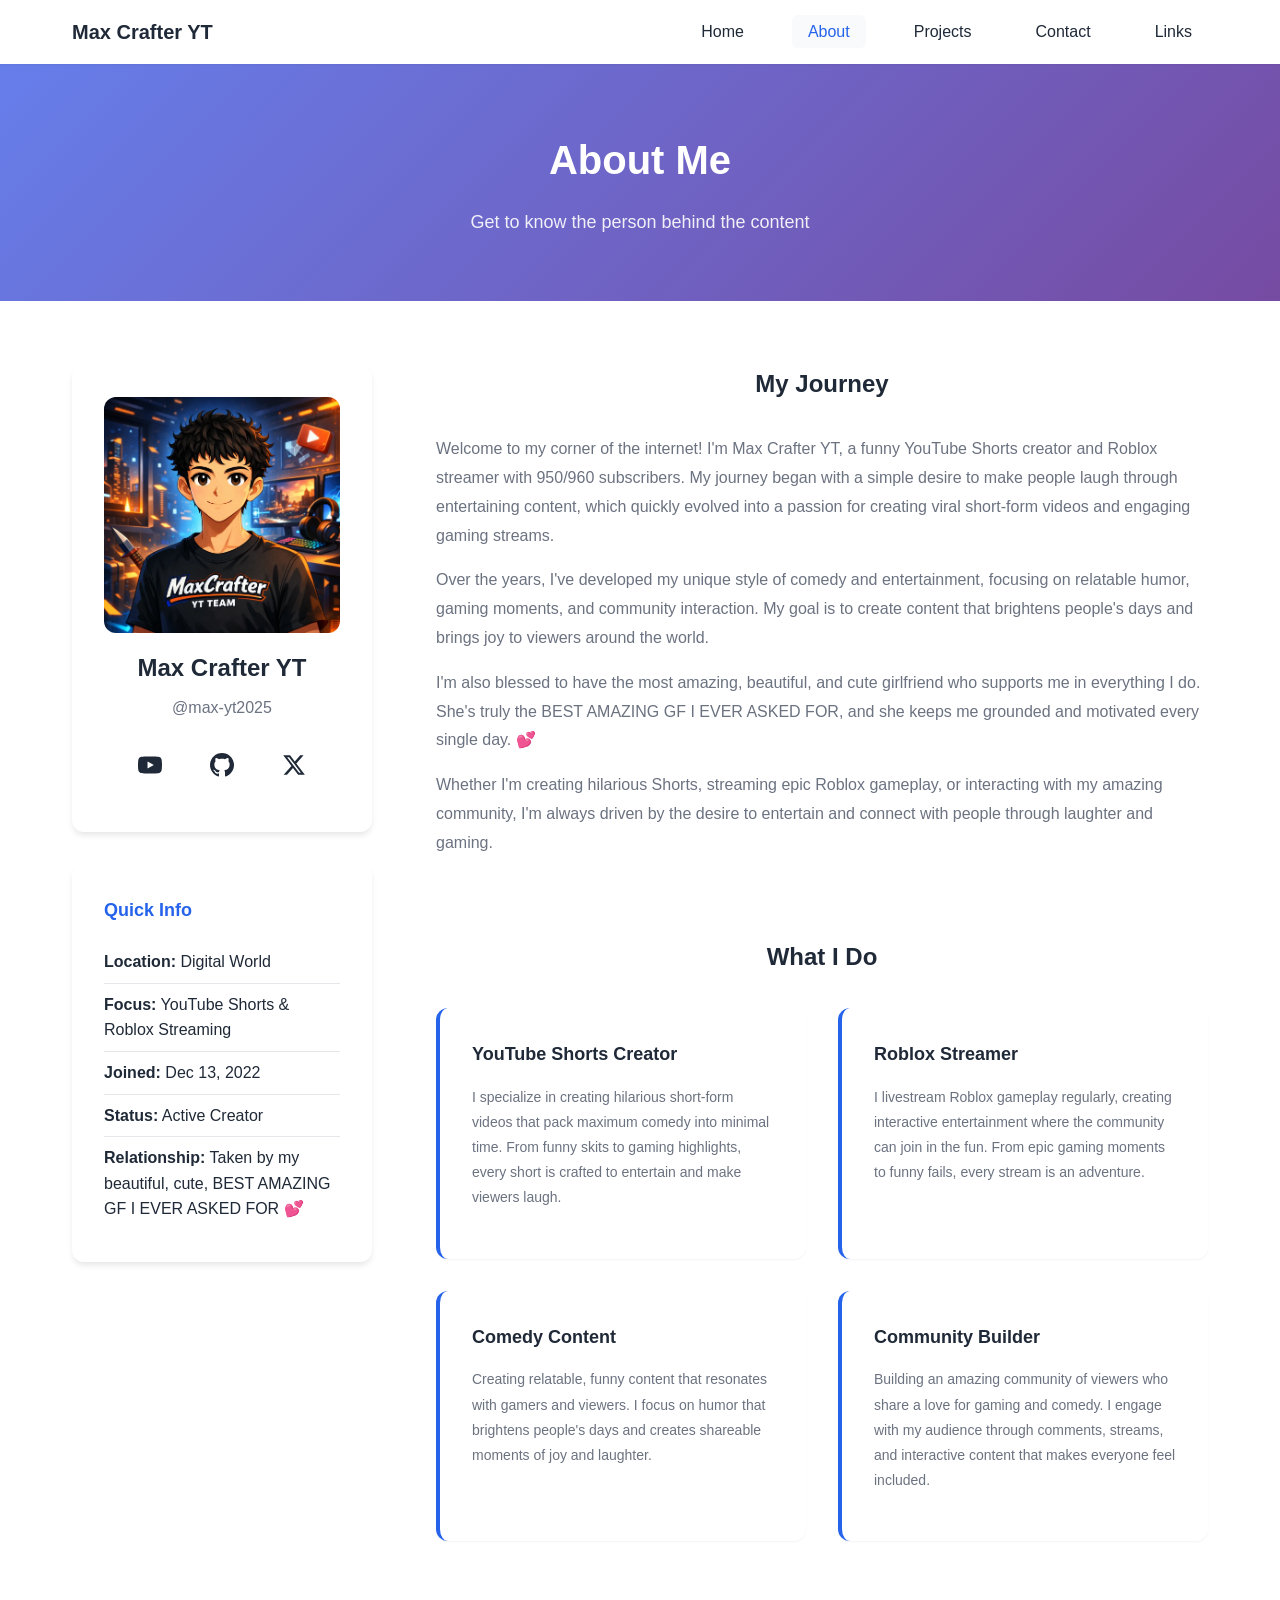
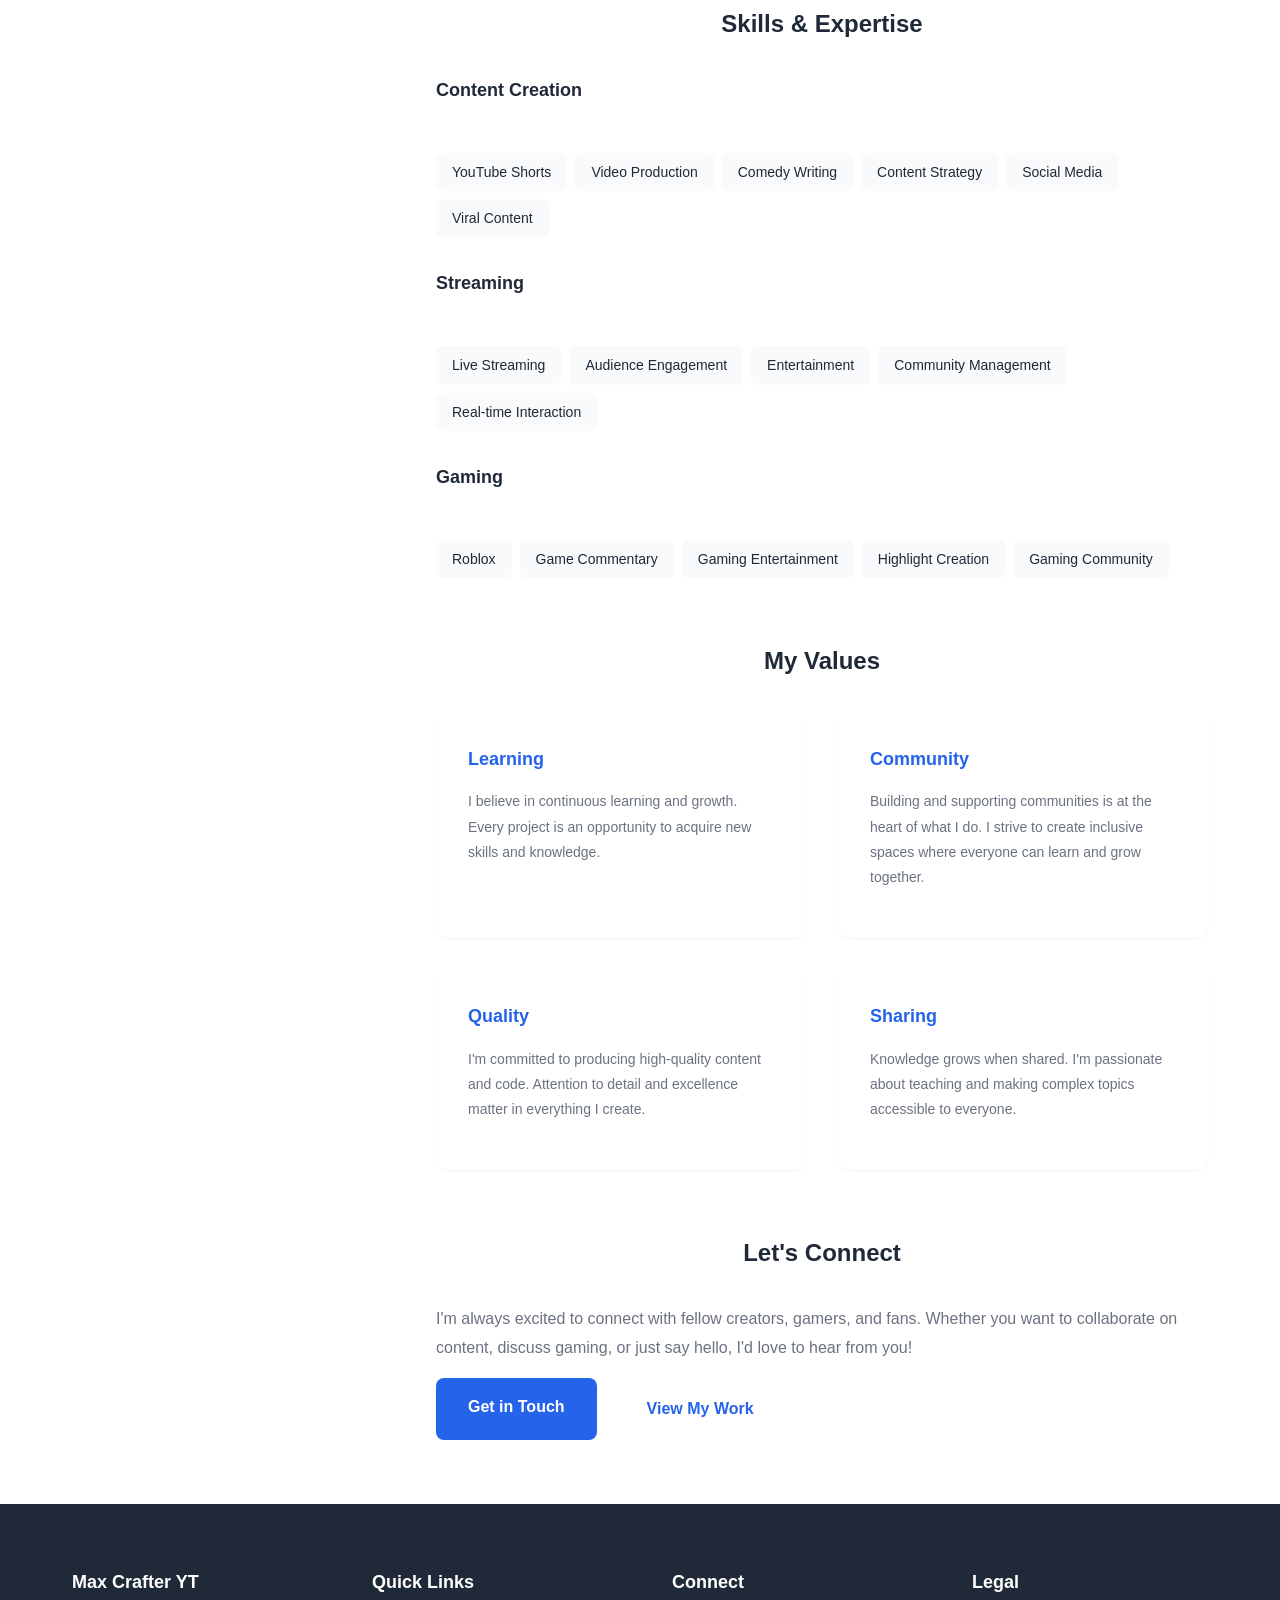
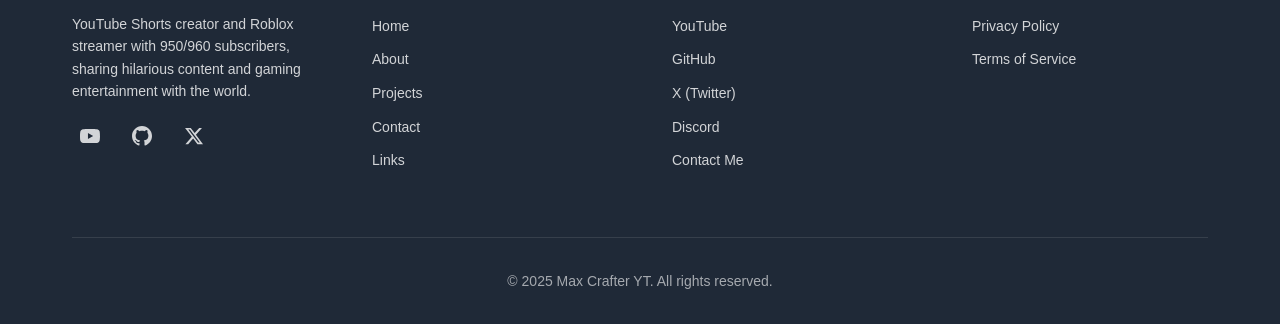
==== about.html @ f6723ae6 "Fix Discord link in about.html" ====
<!DOCTYPE html>
<html lang="en">
<head>
    <meta charset="UTF-8">
    <meta name="viewport" content="width=device-width, initial-scale=1.0">
    
    <!-- Primary SEO Meta Tags -->
    <title>About Max Crafter YT - YouTube Shorts Creator & Roblox Streamer</title>
    <meta name="description" content="Learn more about Max Crafter YT - a funny YouTube Shorts creator and Roblox streamer with 950/960 subscribers. Discover my journey, content style, and passions.">
    <meta name="keywords" content="Max Crafter YT, about, biography, YouTube Shorts, Roblox, streamer, comedy, gaming, entertainment">
    <meta name="author" content="Max Crafter YT">
    <meta name="robots" content="index, follow">
    
    <!-- Canonical URL -->
    <link rel="canonical" href="https://maxyt2025.github.io/about.html">
    
    <!-- Open Graph / Facebook -->
    <meta property="og:type" content="website">
    <meta property="og:url" content="https://maxyt2025.github.io/about.html">
    <meta property="og:title" content="About Max Crafter YT - YouTube Shorts Creator & Roblox Streamer (950/960 Subscribers)">
    <meta property="og:description" content="Learn more about Max Crafter YT - a funny YouTube Shorts creator and Roblox streamer with 950/960 subscribers. Discover my journey, content style, and passions.">
    <meta property="og:image" content="https://maxyt2025.github.io/assets/og-image.jpg">
    
    <!-- Twitter / X -->
    <meta name="twitter:card" content="summary_large_image">
    <meta name="twitter:url" content="https://maxyt2025.github.io/about.html">
    <meta name="twitter:title" content="About Max Crafter YT - YouTube Shorts Creator & Roblox Streamer (950/960 Subscribers)">
    <meta name="twitter:description" content="Learn more about Max Crafter YT - a funny YouTube Shorts creator and Roblox streamer with 950/960 subscribers. Discover my journey, content style, and passions.">
    <meta name="twitter:image" content="https://maxyt2025.github.io/assets/twitter-image.jpg">
    <meta name="twitter:site" content="@max-yt2025">
    
    <!-- Favicon -->
    <link rel="icon" type="image/x-icon" href="favicon/favicon.ico">
    <link rel="icon" type="image/png" sizes="32x32" href="favicon/favicon-32x32.png">
    <link rel="icon" type="image/png" sizes="16x16" href="favicon/favicon-16x16.png">
    <link rel="apple-touch-icon" sizes="180x180" href="favicon/apple-touch-icon.png">
    <link rel="manifest" href="favicon/site.webmanifest">
    
    <!-- CSS -->
    <link rel="stylesheet" href="css/styles.css">
</head>
<body>
    <!-- Navigation -->
    <nav class="navbar">
        <div class="container">
            <div class="nav-brand">
                <a href="/">Max Crafter YT</a>
            </div>
            <button class="nav-toggle" id="navToggle" aria-label="Toggle navigation">
                <span></span>
                <span></span>
                <span></span>
            </button>
            <ul class="nav-menu" id="navMenu">
                <li><a href="/">Home</a></li>
                <li><a href="/about.html" class="active">About</a></li>
                <li><a href="/projects.html">Projects</a></li>
                <li><a href="/contact.html">Contact</a></li>
                <li><a href="/links.html">Links</a></li>
            </ul>
        </div>
    </nav>

    <!-- Page Header -->
    <header class="page-header">
        <div class="container">
            <h1>About Me</h1>
            <p>Get to know the person behind the content</p>
        </div>
    </header>

    <!-- About Content -->
    <section class="section about-section">
        <div class="container">
            <div class="about-layout">
                <div class="about-sidebar">
                    <div class="profile-card">
                        <img src="assets/profile.jpg" alt="Max Crafter YT" width="300" height="300">
                        <h2>Max Crafter YT</h2>
                        <p class="username">@max-yt2025</p>
                        <div class="profile-social">
                            <a href="https://youtube.com/@max-yt2025" target="_blank" rel="noopener noreferrer" aria-label="YouTube">
                                <svg viewBox="0 0 24 24" width="24" height="24" fill="currentColor">
                                    <path d="M23.498 6.186a3.016 3.016 0 0 0-2.122-2.136C19.505 3.545 12 3.545 12 3.545s-7.505 0-9.377.505A3.017 3.017 0 0 0 .502 6.186C0 8.07 0 12 0 12s0 3.93.502 5.814a3.016 3.016 0 0 0 2.122 2.136c1.871.505 9.376.505 9.376.505s7.505 0 9.377-.505a3.015 3.015 0 0 0 2.122-2.136C24 15.93 24 12 24 12s0-3.93-.502-5.814zM9.545 15.568V8.432L15.818 12l-6.273 3.568z"/>
                                </svg>
                            </a>
                            <a href="https://github.com/max-yt2025" target="_blank" rel="noopener noreferrer" aria-label="GitHub">
                                <svg viewBox="0 0 24 24" width="24" height="24" fill="currentColor">
                                    <path d="M12 0c-6.626 0-12 5.373-12 12 0 5.302 3.438 9.8 8.207 11.387.599.111.793-.261.793-.577v-2.234c-3.338.726-4.033-1.416-4.033-1.416-.546-1.387-1.333-1.756-1.333-1.756-1.089-.745.083-.729.083-.729 1.205.084 1.839 1.237 1.839 1.237 1.07 1.834 2.807 1.304 3.492.997.107-.775.418-1.305.762-1.604-2.665-.305-5.467-1.334-5.467-5.931 0-1.311.469-2.381 1.236-3.221-.124-.303-.535-1.524.117-3.176 0 0 1.008-.322 3.301 1.23.957-.266 1.983-.399 3.003-.404 1.02.005 2.047.138 3.006.404 2.291-1.552 3.297-1.23 3.297-1.23.653 1.653.242 2.874.118 3.176.77.84 1.235 1.911 1.235 3.221 0 4.609-2.807 5.624-5.479 5.921.43.372.823 1.102.823 2.222v3.293c0 .319.192.694.801.576 4.765-1.589 8.199-6.086 8.199-11.386 0-6.627-5.373-12-12-12z"/>
                                </svg>
                            </a>
                            <a href="https://twitter.com/max-yt2025" target="_blank" rel="noopener noreferrer" aria-label="X (Twitter)">
                                <svg viewBox="0 0 24 24" width="24" height="24" fill="currentColor">
                                    <path d="M18.244 2.25h3.308l-7.227 8.26 8.502 11.24H16.17l-5.214-6.817L4.99 21.75H1.68l7.73-8.835L1.254 2.25H8.08l4.713 6.231zm-1.161 17.52h1.833L7.084 4.126H5.117z"/>
                                </svg>
                            </a>
                        </div>
                    </div>
                    
                    <div class="info-card">
                        <h3>Quick Info</h3>
                        <ul>
                            <li><strong>Location:</strong> Digital World</li>
                            <li><strong>Focus:</strong> YouTube Shorts & Roblox Streaming</li>
                            <li><strong>Joined:</strong> Dec 13, 2022</li>
                            <li><strong>Status:</strong> Active Creator</li>
                        <li><strong>Relationship:</strong> Taken by my beautiful, cute, BEST AMAZING GF I EVER ASKED FOR 💕</li>
                        </ul>
                    </div>
                </div>
                
                <div class="about-main">
                    <div class="about-block">
                        <h2>My Journey</h2>
                        <p>
                            Welcome to my corner of the internet! I'm Max Crafter YT, a funny YouTube Shorts creator and Roblox streamer with 950/960 subscribers. My journey began with a simple desire to make people laugh through entertaining content, which quickly evolved into a passion for creating viral short-form videos and engaging gaming streams.
                        </p>
                        <p>
                            Over the years, I've developed my unique style of comedy and entertainment, focusing on relatable humor, gaming moments, and community interaction. My goal is to create content that brightens people's days and brings joy to viewers around the world.
                        </p>
                        <p>
                            I'm also blessed to have the most amazing, beautiful, and cute girlfriend who supports me in everything I do. She's truly the BEST AMAZING GF I EVER ASKED FOR, and she keeps me grounded and motivated every single day. 💕
                        </p>
                        <p>
                            Whether I'm creating hilarious Shorts, streaming epic Roblox gameplay, or interacting with my amazing community, I'm always driven by the desire to entertain and connect with people through laughter and gaming.
                        </p>
                    </div>
                    
                    <div class="about-block">
                        <h2>What I Do</h2>
                        <div class="roles-grid">
                            <div class="role-item">
                                <h3>YouTube Shorts Creator</h3>
                                <p>I specialize in creating hilarious short-form videos that pack maximum comedy into minimal time. From funny skits to gaming highlights, every short is crafted to entertain and make viewers laugh.</p>
                            </div>
                            <div class="role-item">
                                <h3>Roblox Streamer</h3>
                                <p>I livestream Roblox gameplay regularly, creating interactive entertainment where the community can join in the fun. From epic gaming moments to funny fails, every stream is an adventure.</p>
                            </div>
                            <div class="role-item">
                                <h3>Comedy Content</h3>
                                <p>Creating relatable, funny content that resonates with gamers and viewers. I focus on humor that brightens people's days and creates shareable moments of joy and laughter.</p>
                            </div>
                            <div class="role-item">
                                <h3>Community Builder</h3>
                                <p>Building an amazing community of viewers who share a love for gaming and comedy. I engage with my audience through comments, streams, and interactive content that makes everyone feel included.</p>
                            </div>
                        </div>
                    </div>
                    
                    <div class="about-block">
                        <h2>Skills & Expertise</h2>
                        <div class="skills-section">
                            <h3>Content Creation</h3>
                            <div class="skill-tags">
                                <span class="skill-tag">YouTube Shorts</span>
                                <span class="skill-tag">Video Production</span>
                                <span class="skill-tag">Comedy Writing</span>
                                <span class="skill-tag">Content Strategy</span>
                                <span class="skill-tag">Social Media</span>
                                <span class="skill-tag">Viral Content</span>
                            </div>
                            
                            <h3>Streaming</h3>
                            <div class="skill-tags">
                                <span class="skill-tag">Live Streaming</span>
                                <span class="skill-tag">Audience Engagement</span>
                                <span class="skill-tag">Entertainment</span>
                                <span class="skill-tag">Community Management</span>
                                <span class="skill-tag">Real-time Interaction</span>
                            </div>
                            
                            <h3>Gaming</h3>
                            <div class="skill-tags">
                                <span class="skill-tag">Roblox</span>
                                <span class="skill-tag">Game Commentary</span>
                                <span class="skill-tag">Gaming Entertainment</span>
                                <span class="skill-tag">Highlight Creation</span>
                                <span class="skill-tag">Gaming Community</span>
                            </div>
                        </div>
                    </div>
                    
                    <div class="about-block">
                        <h2>My Values</h2>
                        <div class="values-grid">
                            <div class="value-item">
                                <h3>Learning</h3>
                                <p>I believe in continuous learning and growth. Every project is an opportunity to acquire new skills and knowledge.</p>
                            </div>
                            <div class="value-item">
                                <h3>Community</h3>
                                <p>Building and supporting communities is at the heart of what I do. I strive to create inclusive spaces where everyone can learn and grow together.</p>
                            </div>
                            <div class="value-item">
                                <h3>Quality</h3>
                                <p>I'm committed to producing high-quality content and code. Attention to detail and excellence matter in everything I create.</p>
                            </div>
                            <div class="value-item">
                                <h3>Sharing</h3>
                                <p>Knowledge grows when shared. I'm passionate about teaching and making complex topics accessible to everyone.</p>
                            </div>
                        </div>
                    </div>
                    
                    <div class="about-block">
                        <h2>Let's Connect</h2>
                        <p>
                            I'm always excited to connect with fellow creators, gamers, and fans. Whether you want to collaborate on content, discuss gaming, or just say hello, I'd love to hear from you!
                        </p>
                        <div class="cta-buttons">
                            <a href="/contact.html" class="btn btn-primary">Get in Touch</a>
                            <a href="/projects.html" class="btn btn-secondary">View My Work</a>
                        </div>
                    </div>
                </div>
            </div>
        </div>
    </section>

    <!-- Footer -->
    <footer class="footer">
        <div class="container">
            <div class="footer-content">
                <div class="footer-section">
                    <h4>Max Crafter YT</h4>
                    <p>YouTube Shorts creator and Roblox streamer with 950/960 subscribers, sharing hilarious content and gaming entertainment with the world.</p>
                    <div class="footer-social">
                        <a href="https://youtube.com/@max-yt2025" target="_blank" rel="noopener noreferrer" aria-label="YouTube">
                            <svg viewBox="0 0 24 24" width="20" height="20" fill="currentColor">
                                <path d="M23.498 6.186a3.016 3.016 0 0 0-2.122-2.136C19.505 3.545 12 3.545 12 3.545s-7.505 0-9.377.505A3.017 3.017 0 0 0 .502 6.186C0 8.07 0 12 0 12s0 3.93.502 5.814a3.016 3.016 0 0 0 2.122 2.136c1.871.505 9.376.505 9.376.505s7.505 0 9.377-.505a3.015 3.015 0 0 0 2.122-2.136C24 15.93 24 12 24 12s0-3.93-.502-5.814zM9.545 15.568V8.432L15.818 12l-6.273 3.568z"/>
                            </svg>
                        </a>
                        <a href="https://github.com/max-yt2025" target="_blank" rel="noopener noreferrer" aria-label="GitHub">
                            <svg viewBox="0 0 24 24" width="20" height="20" fill="currentColor">
                                <path d="M12 0c-6.626 0-12 5.373-12 12 0 5.302 3.438 9.8 8.207 11.387.599.111.793-.261.793-.577v-2.234c-3.338.726-4.033-1.416-4.033-1.416-.546-1.387-1.333-1.756-1.333-1.756-1.089-.745.083-.729.083-.729 1.205.084 1.839 1.237 1.839 1.237 1.07 1.834 2.807 1.304 3.492.997.107-.775.418-1.305.762-1.604-2.665-.305-5.467-1.334-5.467-5.931 0-1.311.469-2.381 1.236-3.221-.124-.303-.535-1.524.117-3.176 0 0 1.008-.322 3.301 1.23.957-.266 1.983-.399 3.003-.404 1.02.005 2.047.138 3.006.404 2.291-1.552 3.297-1.23 3.297-1.23.653 1.653.242 2.874.118 3.176.77.84 1.235 1.911 1.235 3.221 0 4.609-2.807 5.624-5.479 5.921.43.372.823 1.102.823 2.222v3.293c0 .319.192.694.801.576 4.765-1.589 8.199-6.086 8.199-11.386 0-6.627-5.373-12-12-12z"/>
                            </svg>
                        </a>
                        <a href="https://twitter.com/max-yt2025" target="_blank" rel="noopener noreferrer" aria-label="X (Twitter)">
                            <svg viewBox="0 0 24 24" width="20" height="20" fill="currentColor">
                                <path d="M18.244 2.25h3.308l-7.227 8.26 8.502 11.24H16.17l-5.214-6.817L4.99 21.75H1.68l7.73-8.835L1.254 2.25H8.08l4.713 6.231zm-1.161 17.52h1.833L7.084 4.126H5.117z"/>
                            </svg>
                        </a>
                    </div>
                </div>
                <div class="footer-section">
                    <h4>Quick Links</h4>
                    <ul>
                        <li><a href="/">Home</a></li>
                        <li><a href="/about.html">About</a></li>
                        <li><a href="/projects.html">Projects</a></li>
                        <li><a href="/contact.html">Contact</a></li>
                        <li><a href="/links.html">Links</a></li>
                    </ul>
                </div>
                <div class="footer-section">
                    <h4>Connect</h4>
                    <ul>
                        <li><a href="https://youtube.com/@max-yt2025" target="_blank" rel="noopener noreferrer">YouTube</a></li>
                        <li><a href="https://github.com/max-yt2025" target="_blank" rel="noopener noreferrer">GitHub</a></li>
                        <li><a href="https://twitter.com/max-yt2025" target="_blank" rel="noopener noreferrer">X (Twitter)</a></li>
                        <li><a href="/discord.html" target="_blank" rel="noopener noreferrer">Discord</a></li>
                        <li><a href="/contact.html">Contact Me</a></li>
                    </ul>
                </div>
                <div class="footer-section">
                    <h4>Legal</h4>
                    <ul>
                        <li><a href="/privacy.html">Privacy Policy</a></li>
                        <li><a href="/terms.html">Terms of Service</a></li>
                    </ul>
                </div>
            </div>
            <div class="footer-bottom">
                <p>&copy; 2025 Max Crafter YT. All rights reserved.</p>
            </div>
        </div>
    </footer>

    <!-- JavaScript -->
    <script src="js/script.js"></script>
</body>
</html>
---- css/styles.css ----
/* ===================================
   CSS Reset and Base Styles
   =================================== */

* {
    margin: 0;
    padding: 0;
    box-sizing: border-box;
}

:root {
    /* Color Palette */
    --primary-color: #2563eb;
    --primary-dark: #1e40af;
    --secondary-color: #10b981;
    --accent-color: #f59e0b;
    --text-dark: #1f2937;
    --text-light: #6b7280;
    --text-white: #ffffff;
    --bg-light: #f9fafb;
    --bg-white: #ffffff;
    --border-color: #e5e7eb;
    --shadow-sm: 0 1px 2px 0 rgba(0, 0, 0, 0.05);
    --shadow-md: 0 4px 6px -1px rgba(0, 0, 0, 0.1);
    --shadow-lg: 0 10px 15px -3px rgba(0, 0, 0, 0.1);
    --shadow-xl: 0 20px 25px -5px rgba(0, 0, 0, 0.1);
    
    /* Spacing */
    --container-width: 1200px;
    --spacing-xs: 0.5rem;
    --spacing-sm: 1rem;
    --spacing-md: 2rem;
    --spacing-lg: 4rem;
    --spacing-xl: 6rem;
    
    /* Typography */
    --font-family: -apple-system, BlinkMacSystemFont, 'Segoe UI', Roboto, 'Helvetica Neue', Arial, sans-serif;
    --font-size-sm: 0.875rem;
    --font-size-base: 1rem;
    --font-size-lg: 1.125rem;
    --font-size-xl: 1.25rem;
    --font-size-2xl: 1.5rem;
    --font-size-3xl: 2rem;
    --font-size-4xl: 2.5rem;
    
    /* Border Radius */
    --radius-sm: 0.375rem;
    --radius-md: 0.5rem;
    --radius-lg: 0.75rem;
    --radius-xl: 1rem;
    
    /* Transitions */
    --transition-fast: 0.15s ease;
    --transition-base: 0.3s ease;
    --transition-slow: 0.5s ease;
}

html {
    scroll-behavior: smooth;
}

body {
    font-family: var(--font-family);
    font-size: var(--font-size-base);
    line-height: 1.6;
    color: var(--text-dark);
    background-color: var(--bg-white);
}

img {
    max-width: 100%;
    height: auto;
    display: block;
}

a {
    color: var(--primary-color);
    text-decoration: none;
    transition: color var(--transition-fast);
}

a:hover {
    color: var(--primary-dark);
}

ul {
    list-style: none;
}

/* ===================================
   Layout & Container
   =================================== */

.container {
    width: 100%;
    max-width: var(--container-width);
    margin: 0 auto;
    padding: 0 var(--spacing-md);
}

/* ===================================
   Navigation
   =================================== */

.navbar {
    background-color: var(--bg-white);
    box-shadow: var(--shadow-sm);
    position: sticky;
    top: 0;
    z-index: 1000;
}

.navbar .container {
    display: flex;
    justify-content: space-between;
    align-items: center;
    padding: var(--spacing-sm) var(--spacing-md);
}

.nav-brand a {
    font-size: var(--font-size-xl);
    font-weight: 700;
    color: var(--text-dark);
    transition: color var(--transition-fast);
}

.nav-brand a:hover {
    color: var(--primary-color);
}

.nav-menu {
    display: flex;
    gap: var(--spacing-md);
    align-items: center;
}

.nav-menu a {
    color: var(--text-dark);
    font-weight: 500;
    padding: var(--spacing-xs) var(--spacing-sm);
    border-radius: var(--radius-sm);
    transition: all var(--transition-fast);
}

.nav-menu a:hover,
.nav-menu a.active {
    color: var(--primary-color);
    background-color: var(--bg-light);
}

.nav-toggle {
    display: none;
    flex-direction: column;
    gap: 4px;
    background: none;
    border: none;
    cursor: pointer;
    padding: var(--spacing-xs);
}

.nav-toggle span {
    width: 24px;
    height: 2px;
    background-color: var(--text-dark);
    transition: all var(--transition-base);
}

/* ===================================
   Hero Section
   =================================== */

.hero {
    background: linear-gradient(135deg, #667eea 0%, #764ba2 100%);
    color: var(--text-white);
    padding: var(--spacing-xl) 0;
}

.hero-content {
    display: grid;
    grid-template-columns: 1fr 1fr;
    gap: var(--spacing-lg);
    align-items: center;
}

.hero-image img {
    border-radius: var(--radius-xl);
    box-shadow: var(--shadow-xl);
    margin: 0 auto;
}

.hero-text h1 {
    font-size: var(--font-size-4xl);
    margin-bottom: var(--spacing-sm);
    font-weight: 800;
}

.hero-text h2 {
    font-size: var(--font-size-3xl);
    margin-bottom: var(--spacing-sm);
    font-weight: 600;
}

.hero-tagline {
    font-size: var(--font-size-lg);
    margin-bottom: var(--spacing-md);
    opacity: 0.9;
}

.hero-description {
    font-size: var(--font-size-lg);
    margin-bottom: var(--spacing-md);
    opacity: 0.95;
}

.hero-social {
    display: flex;
    gap: var(--spacing-sm);
    margin-bottom: var(--spacing-md);
}

.hero-social a {
    color: var(--text-white);
    background-color: rgba(255, 255, 255, 0.2);
    padding: var(--spacing-sm);
    border-radius: var(--radius-md);
    transition: all var(--transition-fast);
}

.hero-social a:hover {
    background-color: rgba(255, 255, 255, 0.3);
    transform: translateY(-2px);
}

.hero-buttons {
    display: flex;
    gap: var(--spacing-sm);
}

/* ===================================
   Buttons
   =================================== */

.btn {
    display: inline-block;
    padding: var(--spacing-sm) var(--spacing-md);
    font-size: var(--font-size-base);
    font-weight: 600;
    text-align: center;
    border: none;
    border-radius: var(--radius-md);
    cursor: pointer;
    transition: all var(--transition-fast);
}

.btn-primary {
    background-color: var(--primary-color);
    color: var(--text-white);
}

.btn-primary:hover {
    background-color: var(--primary-dark);
    transform: translateY(-2px);
    box-shadow: var(--shadow-md);
}

.btn-secondary {
    background-color: var(--text-white);
    color: var(--primary-color);
    border: 2px solid var(--text-white);
}

.btn-secondary:hover {
    background-color: rgba(255, 255, 255, 0.1);
    color: var(--text-white);
}

.btn-outline {
    background-color: transparent;
    color: var(--primary-color);
    border: 2px solid var(--primary-color);
}

.btn-outline:hover {
    background-color: var(--primary-color);
    color: var(--text-white);
}

/* ===================================
   Sections
   =================================== */

.section {
    padding: var(--spacing-lg) 0;
}

.section:nth-child(even) {
    background-color: var(--bg-light);
}

.section h2 {
    font-size: var(--font-size-3xl);
    text-align: center;
    margin-bottom: var(--spacing-lg);
    font-weight: 700;
}

.section-footer {
    text-align: center;
    margin-top: var(--spacing-lg);
}

/* ===================================
   About Preview
   =================================== */

.about-grid {
    display: grid;
    grid-template-columns: repeat(auto-fit, minmax(250px, 1fr));
    gap: var(--spacing-md);
}

.about-card {
    background-color: var(--bg-white);
    padding: var(--spacing-md);
    border-radius: var(--radius-lg);
    box-shadow: var(--shadow-md);
    text-align: center;
    transition: transform var(--transition-base);
}

.about-card:hover {
    transform: translateY(-4px);
    box-shadow: var(--shadow-lg);
}

.about-card h3 {
    font-size: var(--font-size-xl);
    margin-bottom: var(--spacing-sm);
    color: var(--primary-color);
}

/* ===================================
   Featured Projects
   =================================== */

.projects-grid {
    display: grid;
    grid-template-columns: repeat(auto-fit, minmax(300px, 1fr));
    gap: var(--spacing-md);
}

.project-card {
    background-color: var(--bg-white);
    border-radius: var(--radius-lg);
    overflow: hidden;
    box-shadow: var(--shadow-md);
    transition: transform var(--transition-base);
}

.project-card:hover {
    transform: translateY(-4px);
    box-shadow: var(--shadow-lg);
}

.project-image {
    height: 200px;
    overflow: hidden;
}

.project-image img {
    width: 100%;
    height: 100%;
    object-fit: cover;
}

.project-content {
    padding: var(--spacing-md);
}

.project-content h3 {
    font-size: var(--font-size-xl);
    margin-bottom: var(--spacing-sm);
    color: var(--text-dark);
}

.project-content p {
    color: var(--text-light);
    margin-bottom: var(--spacing-sm);
}

.project-tags {
    display: flex;
    flex-wrap: wrap;
    gap: var(--spacing-xs);
    margin-bottom: var(--spacing-sm);
}

.tag {
    background-color: var(--bg-light);
    color: var(--text-dark);
    padding: var(--spacing-xs) var(--spacing-sm);
    border-radius: var(--radius-sm);
    font-size: var(--font-size-sm);
    font-weight: 500;
}

.project-link {
    color: var(--primary-color);
    font-weight: 600;
    font-size: var(--font-size-sm);
}

.project-link:hover {
    color: var(--primary-dark);
}

.project-links {
    display: flex;
    gap: var(--spacing-sm);
    margin-top: var(--spacing-sm);
}

.project-links .btn {
    flex: 1;
    padding: var(--spacing-xs) var(--spacing-sm);
    font-size: var(--font-size-sm);
}

/* ===================================
   Latest Content
   =================================== */

.content-grid {
    display: grid;
    grid-template-columns: repeat(auto-fit, minmax(300px, 1fr));
    gap: var(--spacing-md);
}

.content-card {
    background-color: var(--bg-white);
    border-radius: var(--radius-lg);
    overflow: hidden;
    box-shadow: var(--shadow-md);
    transition: transform var(--transition-base);
}

.content-card:hover {
    transform: translateY(-4px);
    box-shadow: var(--shadow-lg);
}

.content-thumbnail {
    height: 180px;
    overflow: hidden;
}

.content-thumbnail img {
    width: 100%;
    height: 100%;
    object-fit: cover;
}

.content-info {
    padding: var(--spacing-md);
}

.content-type {
    display: inline-block;
    background-color: var(--primary-color);
    color: var(--text-white);
    padding: var(--spacing-xs) var(--spacing-sm);
    border-radius: var(--radius-sm);
    font-size: var(--font-size-sm);
    font-weight: 600;
    margin-bottom: var(--spacing-sm);
}

.content-info h3 {
    font-size: var(--font-size-lg);
    margin-bottom: var(--spacing-xs);
    color: var(--text-dark);
}

.content-info p {
    color: var(--text-light);
    margin-bottom: var(--spacing-sm);
    font-size: var(--font-size-sm);
}

.content-link {
    color: var(--primary-color);
    font-weight: 600;
    font-size: var(--font-size-sm);
}

/* ===================================
   Page Header
   =================================== */

.page-header {
    background: linear-gradient(135deg, #667eea 0%, #764ba2 100%);
    color: var(--text-white);
    text-align: center;
    padding: var(--spacing-lg) 0;
}

.page-header h1 {
    font-size: var(--font-size-4xl);
    margin-bottom: var(--spacing-sm);
    font-weight: 800;
}

.page-header p {
    font-size: var(--font-size-lg);
    opacity: 0.9;
}

/* ===================================
   About Page
   =================================== */

.about-layout {
    display: grid;
    grid-template-columns: 300px 1fr;
    gap: var(--spacing-lg);
}

.about-sidebar {
    display: flex;
    flex-direction: column;
    gap: var(--spacing-md);
}

.profile-card {
    background-color: var(--bg-white);
    padding: var(--spacing-md);
    border-radius: var(--radius-lg);
    box-shadow: var(--shadow-md);
    text-align: center;
}

.profile-card img {
    border-radius: var(--radius-lg);
    margin: 0 auto var(--spacing-sm);
}

.profile-card h2 {
    font-size: var(--font-size-2xl);
    margin-bottom: var(--spacing-xs);
}

.username {
    color: var(--text-light);
    font-size: var(--font-size-base);
    margin-bottom: var(--spacing-sm);
}

.profile-social {
    display: flex;
    justify-content: center;
    gap: var(--spacing-sm);
}

.profile-social a {
    color: var(--text-dark);
    padding: var(--spacing-sm);
    border-radius: var(--radius-sm);
    transition: all var(--transition-fast);
}

.profile-social a:hover {
    background-color: var(--bg-light);
    color: var(--primary-color);
}

.info-card {
    background-color: var(--bg-white);
    padding: var(--spacing-md);
    border-radius: var(--radius-lg);
    box-shadow: var(--shadow-md);
}

.info-card h3 {
    font-size: var(--font-size-lg);
    margin-bottom: var(--spacing-sm);
    color: var(--primary-color);
}

.info-card ul li {
    padding: var(--spacing-xs) 0;
    border-bottom: 1px solid var(--border-color);
}

.info-card ul li:last-child {
    border-bottom: none;
}

.about-main {
    display: flex;
    flex-direction: column;
    gap: var(--spacing-lg);
}

.about-block h2 {
    font-size: var(--font-size-2xl);
    margin-bottom: var(--spacing-md);
    color: var(--text-dark);
}

.about-block p {
    color: var(--text-light);
    margin-bottom: var(--spacing-sm);
    line-height: 1.8;
}

.roles-grid {
    display: grid;
    grid-template-columns: repeat(auto-fit, minmax(250px, 1fr));
    gap: var(--spacing-md);
}

.role-item {
    background-color: var(--bg-white);
    padding: var(--spacing-md);
    border-radius: var(--radius-lg);
    box-shadow: var(--shadow-sm);
    border-left: 4px solid var(--primary-color);
}

.role-item h3 {
    font-size: var(--font-size-lg);
    margin-bottom: var(--spacing-sm);
    color: var(--text-dark);
}

.role-item p {
    color: var(--text-light);
    font-size: var(--font-size-sm);
}

.skills-section {
    display: flex;
    flex-direction: column;
    gap: var(--spacing-md);
}

.skills-section h3 {
    font-size: var(--font-size-lg);
    margin-bottom: var(--spacing-sm);
    color: var(--text-dark);
}

.skill-tags {
    display: flex;
    flex-wrap: wrap;
    gap: var(--spacing-xs);
}

.skill-tag {
    background-color: var(--bg-light);
    color: var(--text-dark);
    padding: var(--spacing-xs) var(--spacing-sm);
    border-radius: var(--radius-sm);
    font-size: var(--font-size-sm);
    font-weight: 500;
}

.values-grid {
    display: grid;
    grid-template-columns: repeat(auto-fit, minmax(250px, 1fr));
    gap: var(--spacing-md);
}

.value-item {
    background-color: var(--bg-white);
    padding: var(--spacing-md);
    border-radius: var(--radius-lg);
    box-shadow: var(--shadow-sm);
}

.value-item h3 {
    font-size: var(--font-size-lg);
    margin-bottom: var(--spacing-sm);
    color: var(--primary-color);
}

.value-item p {
    color: var(--text-light);
    font-size: var(--font-size-sm);
}

.cta-buttons {
    display: flex;
    gap: var(--spacing-sm);
}

/* ===================================
   Projects Page
   =================================== */

.filter-section {
    background-color: var(--bg-white);
    padding-bottom: 0;
}

.filter-buttons {
    display: flex;
    justify-content: center;
    gap: var(--spacing-sm);
    flex-wrap: wrap;
}

.filter-btn {
    padding: var(--spacing-sm) var(--spacing-md);
    font-size: var(--font-size-base);
    font-weight: 500;
    background-color: var(--bg-light);
    color: var(--text-dark);
    border: none;
    border-radius: var(--radius-md);
    cursor: pointer;
    transition: all var(--transition-fast);
}

.filter-btn:hover,
.filter-btn.active {
    background-color: var(--primary-color);
    color: var(--text-white);
}

/* ===================================
   Contact Page
   =================================== */

.contact-layout {
    display: grid;
    grid-template-columns: 1fr 1fr;
    gap: var(--spacing-lg);
}

.contact-info {
    background-color: var(--bg-white);
    padding: var(--spacing-md);
    border-radius: var(--radius-lg);
    box-shadow: var(--shadow-md);
}

.contact-info h2 {
    font-size: var(--font-size-2xl);
    margin-bottom: var(--spacing-md);
    color: var(--text-dark);
}

.contact-info p {
    color: var(--text-light);
    margin-bottom: var(--spacing-md);
}

.contact-methods {
    display: flex;
    flex-direction: column;
    gap: var(--spacing-md);
    margin-bottom: var(--spacing-md);
}

.contact-method {
    display: flex;
    gap: var(--spacing-sm);
    align-items: center;
}

.contact-icon {
    background-color: var(--primary-color);
    color: var(--text-white);
    padding: var(--spacing-sm);
    border-radius: var(--radius-md);
    display: flex;
    align-items: center;
    justify-content: center;
}

.contact-details h3 {
    font-size: var(--font-size-base);
    margin-bottom: var(--spacing-xs);
    color: var(--text-dark);
}

.contact-details p {
    margin-bottom: 0;
}

.response-time {
    background-color: var(--bg-light);
    padding: var(--spacing-sm);
    border-radius: var(--radius-md);
}

.response-time h3 {
    font-size: var(--font-size-base);
    margin-bottom: var(--spacing-xs);
    color: var(--text-dark);
}

.response-time p {
    margin-bottom: 0;
    font-size: var(--font-size-sm);
}

.contact-form-wrapper {
    background-color: var(--bg-white);
    padding: var(--spacing-md);
    border-radius: var(--radius-lg);
    box-shadow: var(--shadow-md);
}

.contact-form-wrapper h2 {
    font-size: var(--font-size-2xl);
    margin-bottom: var(--spacing-md);
    color: var(--text-dark);
}

.contact-form {
    display: flex;
    flex-direction: column;
    gap: var(--spacing-sm);
}

.form-group {
    display: flex;
    flex-direction: column;
}

.form-group label {
    font-size: var(--font-size-sm);
    font-weight: 600;
    margin-bottom: var(--spacing-xs);
    color: var(--text-dark);
}

.form-group input,
.form-group select,
.form-group textarea {
    padding: var(--spacing-sm);
    border: 1px solid var(--border-color);
    border-radius: var(--radius-md);
    font-size: var(--font-size-base);
    font-family: inherit;
    transition: border-color var(--transition-fast);
}

.form-group input:focus,
.form-group select:focus,
.form-group textarea:focus {
    outline: none;
    border-color: var(--primary-color);
}

.checkbox-group {
    flex-direction: row;
    align-items: flex-start;
    gap: var(--spacing-xs);
}

.checkbox-group input[type="checkbox"] {
    margin-top: 4px;
}

.checkbox-group label {
    margin-bottom: 0;
    font-weight: 400;
}

.form-status {
    margin-top: var(--spacing-sm);
    padding: var(--spacing-sm);
    border-radius: var(--radius-md);
    font-weight: 500;
    display: none;
}

.form-status.success {
    background-color: #d1fae5;
    color: #065f46;
    display: block;
}

.form-status.error {
    background-color: #fee2e2;
    color: #991b1b;
    display: block;
}

/* ===================================
   Social Section
   =================================== */

.social-section {
    background-color: var(--bg-white);
}

.social-links-grid {
    display: grid;
    grid-template-columns: repeat(auto-fit, minmax(250px, 1fr));
    gap: var(--spacing-md);
}

.social-card {
    background-color: var(--bg-white);
    padding: var(--spacing-lg);
    border-radius: var(--radius-lg);
    box-shadow: var(--shadow-md);
    text-align: center;
    display: flex;
    flex-direction: column;
    align-items: center;
    gap: var(--spacing-sm);
    transition: transform var(--transition-base);
}

.social-card:hover {
    transform: translateY(-4px);
    box-shadow: var(--shadow-lg);
}

.social-card.youtube {
    border-top: 4px solid #ff0000;
}

.social-card.github {
    border-top: 4px solid #333;
}

.social-card.twitter {
    border-top: 4px solid #000;
}

.social-card h3 {
    font-size: var(--font-size-lg);
    color: var(--text-dark);
}

.social-card p {
    color: var(--text-light);
    font-size: var(--font-size-sm);
}

/* ===================================
   FAQ Section
   =================================== */

.faq-section {
    background-color: var(--bg-white);
}

.faq-list {
    display: flex;
    flex-direction: column;
    gap: var(--spacing-md);
}

.faq-item {
    background-color: var(--bg-white);
    padding: var(--spacing-md);
    border-radius: var(--radius-lg);
    box-shadow: var(--shadow-sm);
}

.faq-item h3 {
    font-size: var(--font-size-lg);
    margin-bottom: var(--spacing-sm);
    color: var(--text-dark);
}

.faq-item p {
    color: var(--text-light);
    font-size: var(--font-size-sm);
}

/* ===================================
   Links Page
   =================================== */

.links-page {
    background: linear-gradient(135deg, #667eea 0%, #764ba2 100%);
    min-height: 100vh;
}

.links-header {
    padding: var(--spacing-lg) 0;
    text-align: center;
}

.profile-section {
    display: flex;
    flex-direction: column;
    align-items: center;
    gap: var(--spacing-sm);
}

.profile-section img {
    border-radius: 50%;
    margin-bottom: var(--spacing-sm);
    box-shadow: var(--shadow-lg);
}

.links-header h1 {
    font-size: var(--font-size-3xl);
    color: var(--text-white);
    font-weight: 800;
}

.handle {
    color: rgba(255, 255, 255, 0.9);
    font-size: var(--font-size-lg);
}

.bio {
    color: rgba(255, 255, 255, 0.8);
    text-align: center;
    max-width: 600px;
}

.links-section {
    padding: var(--spacing-md) 0 var(--spacing-xl);
}

.links-container {
    max-width: 600px;
    margin: 0 auto;
}

.link-group {
    margin-bottom: var(--spacing-lg);
}

.link-group h2 {
    font-size: var(--font-size-lg);
    color: var(--text-white);
    margin-bottom: var(--spacing-md);
    font-weight: 600;
}

.link-card {
    background-color: var(--bg-white);
    padding: var(--spacing-sm) var(--spacing-md);
    border-radius: var(--radius-md);
    margin-bottom: var(--spacing-sm);
    display: flex;
    align-items: center;
    gap: var(--spacing-sm);
    box-shadow: var(--shadow-md);
    transition: transform var(--transition-fast);
}

.link-card:hover {
    transform: translateY(-2px);
    box-shadow: var(--shadow-lg);
}

.link-icon {
    flex-shrink: 0;
    width: 48px;
    height: 48px;
    display: flex;
    align-items: center;
    justify-content: center;
    border-radius: var(--radius-md);
    color: var(--text-white);
}

.youtube-icon {
    background-color: #ff0000;
}

.github-icon {
    background-color: #333;
}

.twitter-icon {
    background-color: #000;
}

.website-icon {
    background-color: var(--primary-color);
}

.about-icon {
    background-color: var(--secondary-color);
}

.projects-icon {
    background-color: var(--accent-color);
}

.contact-icon {
    background-color: #6366f1;
}

.featured-icon {
    background-color: #8b5cf6;
}

.discord-icon {
    background-color: #5865f2;
}

.link-content {
    flex-grow: 1;
}

.link-content h3 {
    font-size: var(--font-size-base);
    font-weight: 600;
    color: var(--text-dark);
}

.link-content p {
    font-size: var(--font-size-sm);
    color: var(--text-light);
}

.link-arrow {
    flex-shrink: 0;
    color: var(--text-light);
}

.primary-link {
    background-color: var(--bg-white);
}

.secondary-link {
    background-color: rgba(255, 255, 255, 0.95);
}

.featured-link {
    background-color: var(--bg-white);
}

.community-link {
    background-color: rgba(255, 255, 255, 0.95);
}

.links-footer {
    background-color: rgba(0, 0, 0, 0.2);
    padding: var(--spacing-md) 0;
    text-align: center;
}

.links-footer .container {
    display: flex;
    flex-direction: column;
    align-items: center;
    gap: var(--spacing-sm);
}

.links-footer .footer-social {
    display: flex;
    gap: var(--spacing-sm);
}

.links-footer .footer-social a {
    color: var(--text-white);
    background-color: rgba(255, 255, 255, 0.2);
    padding: var(--spacing-sm);
    border-radius: var(--radius-md);
    transition: all var(--transition-fast);
}

.links-footer .footer-social a:hover {
    background-color: rgba(255, 255, 255, 0.3);
}

.links-footer p {
    color: rgba(255, 255, 255, 0.8);
    font-size: var(--font-size-sm);
}

/* ===================================
   CTA Section
   =================================== */

.cta-section {
    background: linear-gradient(135deg, #667eea 0%, #764ba2 100%);
    color: var(--text-white);
}

.cta-content {
    text-align: center;
    max-width: 600px;
    margin: 0 auto;
}

.cta-content h2 {
    font-size: var(--font-size-3xl);
    margin-bottom: var(--spacing-sm);
}

.cta-content p {
    font-size: var(--font-size-lg);
    margin-bottom: var(--spacing-md);
    opacity: 0.95;
}

.cta-content .btn {
    background-color: var(--text-white);
    color: var(--primary-color);
}

.cta-content .btn:hover {
    background-color: var(--bg-light);
    color: var(--primary-dark);
}

/* ===================================
   Footer
   =================================== */

.footer {
    background-color: #1f2937;
    color: var(--text-white);
    padding: var(--spacing-lg) 0 var(--spacing-md);
}

.footer-content {
    display: grid;
    grid-template-columns: repeat(auto-fit, minmax(200px, 1fr));
    gap: var(--spacing-lg);
    margin-bottom: var(--spacing-lg);
}

.footer-section h4 {
    font-size: var(--font-size-lg);
    margin-bottom: var(--spacing-sm);
    font-weight: 600;
}

.footer-section p {
    color: rgba(255, 255, 255, 0.8);
    margin-bottom: var(--spacing-sm);
    font-size: var(--font-size-sm);
}

.footer-section ul {
    display: flex;
    flex-direction: column;
    gap: var(--spacing-xs);
}

.footer-section a {
    color: rgba(255, 255, 255, 0.8);
    font-size: var(--font-size-sm);
}

.footer-section a:hover {
    color: var(--text-white);
}

.footer-social {
    display: flex;
    gap: var(--spacing-sm);
}

.footer-social a {
    color: rgba(255, 255, 255, 0.8);
    padding: var(--spacing-xs);
    border-radius: var(--radius-sm);
    transition: all var(--transition-fast);
}

.footer-social a:hover {
    background-color: rgba(255, 255, 255, 0.1);
    color: var(--text-white);
}

.footer-bottom {
    border-top: 1px solid rgba(255, 255, 255, 0.1);
    padding-top: var(--spacing-md);
    text-align: center;
}

.footer-bottom p {
    color: rgba(255, 255, 255, 0.6);
    font-size: var(--font-size-sm);
}

/* ===================================
   Responsive Design
   =================================== */

@media (max-width: 968px) {
    .hero-content {
        grid-template-columns: 1fr;
        text-align: center;
    }
    
    .hero-image {
        order: -1;
    }
    
    .hero-social {
        justify-content: center;
    }
    
    .hero-buttons {
        justify-content: center;
    }
    
    .about-layout {
        grid-template-columns: 1fr;
    }
    
    .about-sidebar {
        max-width: 400px;
        margin: 0 auto;
    }
    
    .contact-layout {
        grid-template-columns: 1fr;
    }
    
    .footer-content {
        grid-template-columns: repeat(auto-fit, minmax(150px, 1fr));
    }
}

@media (max-width: 768px) {
    :root {
        --spacing-lg: 3rem;
        --spacing-xl: 4rem;
        --font-size-4xl: 2rem;
        --font-size-3xl: 1.75rem;
    }
    
    .nav-toggle {
        display: flex;
    }
    
    .nav-menu {
        position: absolute;
        top: 100%;
        left: 0;
        right: 0;
        background-color: var(--bg-white);
        flex-direction: column;
        padding: var(--spacing-md);
        box-shadow: var(--shadow-lg);
        display: none;
    }
    
    .nav-menu.active {
        display: flex;
    }
    
    .nav-menu li {
        width: 100%;
    }
    
    .nav-menu a {
        display: block;
        text-align: center;
        padding: var(--spacing-sm);
    }
    
    .about-grid,
    .projects-grid,
    .content-grid,
    .roles-grid,
    .values-grid,
    .social-links-grid {
        grid-template-columns: 1fr;
    }
    
    .filter-buttons {
        flex-direction: column;
        align-items: stretch;
    }
    
    .cta-buttons {
        flex-direction: column;
    }
    
    .link-card {
        flex-direction: column;
        text-align: center;
    }
    
    .link-icon {
        margin-bottom: var(--spacing-xs);
    }
}

@media (max-width: 480px) {
    .container {
        padding: 0 var(--spacing-sm);
    }
    
    :root {
        --spacing-md: 1.5rem;
        --font-size-2xl: 1.25rem;
        --font-size-xl: 1.125rem;
    }
    
    .hero-buttons {
        flex-direction: column;
    }
    
    .project-links {
        flex-direction: column;
    }
    
    .contact-methods {
        gap: var(--spacing-sm);
    }
    
    .contact-method {
        flex-direction: column;
        text-align: center;
    }
}

/* ===================================
   Legal Pages
   =================================== */

.legal-content {
    max-width: 800px;
    margin: 0 auto;
}

.legal-content h2 {
    font-size: var(--font-size-2xl);
    margin-bottom: var(--spacing-sm);
    margin-top: var(--spacing-lg);
    color: var(--text-dark);
}

.legal-content h2:first-of-type {
    margin-top: 0;
}

.legal-content h3 {
    font-size: var(--font-size-xl);
    margin-bottom: var(--spacing-xs);
    margin-top: var(--spacing-md);
    color: var(--text-dark);
}

.legal-content p {
    margin-bottom: var(--spacing-sm);
    color: var(--text-light);
    line-height: 1.8;
}

.legal-content ul {
    margin-bottom: var(--spacing-sm);
    margin-left: var(--spacing-md);
    color: var(--text-light);
}

.legal-content ul li {
    margin-bottom: var(--spacing-xs);
    padding-left: var(--spacing-sm);
}

.legal-content a {
    color: var(--primary-color);
    text-decoration: underline;
}

.legal-content a:hover {
    color: var(--primary-dark);
}

/* ===================================
   Accessibility
   =================================== */

@media (prefers-reduced-motion: reduce) {
    * {
        animation-duration: 0.01ms !important;
        animation-iteration-count: 1 !important;
        transition-duration: 0.01ms !important;
    }
}

/* Focus styles for accessibility */
a:focus,
button:focus,
input:focus,
select:focus,
textarea:focus {
    outline: 2px solid var(--primary-color);
    outline-offset: 2px;
}

/* Skip link for accessibility */
.skip-link {
    position: absolute;
    top: -40px;
    left: 0;
    background: var(--primary-color);
    color: white;
    padding: 8px;
    z-index: 100;
}

.skip-link:focus {
    top: 0;
}

.videos-page {
    padding: 120px 0 60px;
}

.video-section {
    margin-bottom: 60px;
}

.video-section h2 {
    margin-bottom: 25px;
}

.video-grid {
    display: grid;
    grid-template-columns: repeat(auto-fit, minmax(350px, 1fr));
    gap: 20px;
}

.video-grid iframe {
    width: 100%;
    aspect-ratio: 16 / 9;
    border: none;
    border-radius: 12px;
}

.subscribe-section {
    text-align: center;
    margin-top: 50px;
}

.loading {
    text-align: center;
    padding: 40px;
    font-size: 18px;
}

.projects-grid {
    display: grid;
    grid-template-columns: repeat(auto-fit, minmax(320px, 1fr));
    gap: 20px;
}
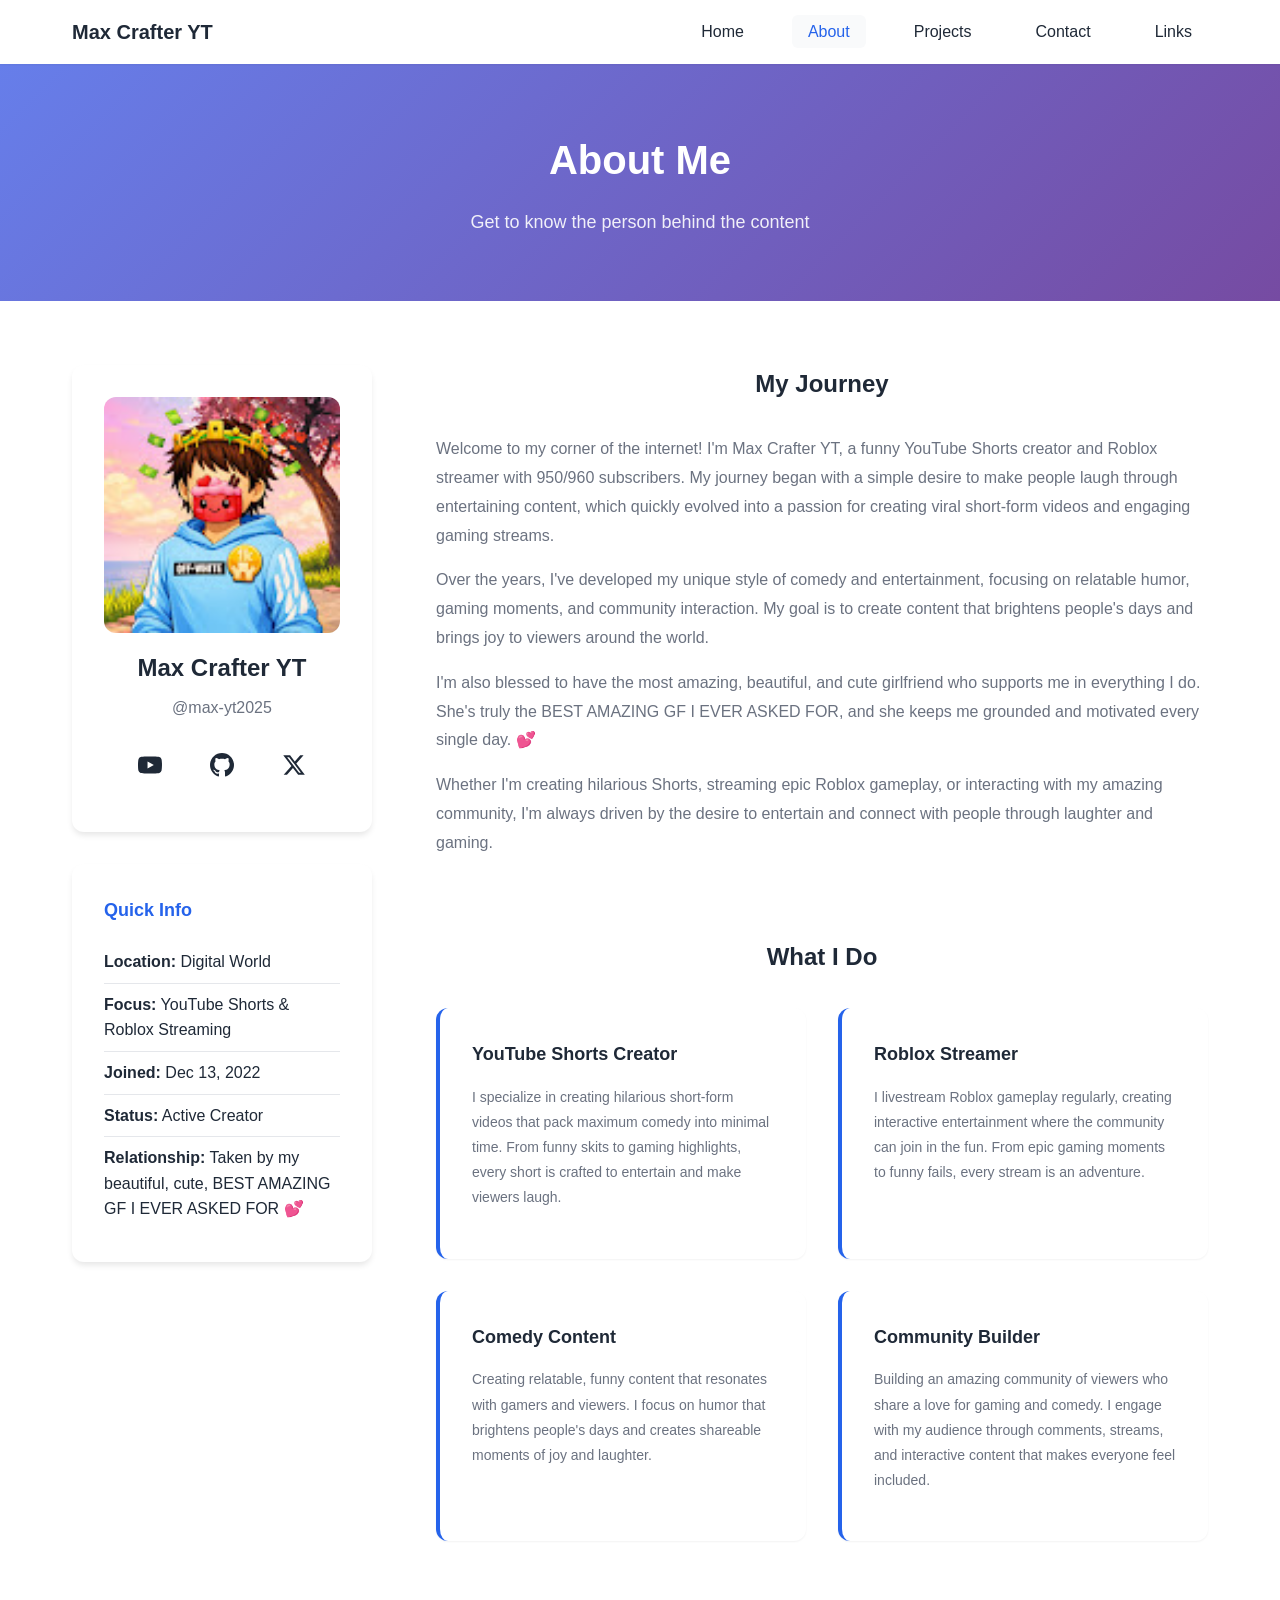
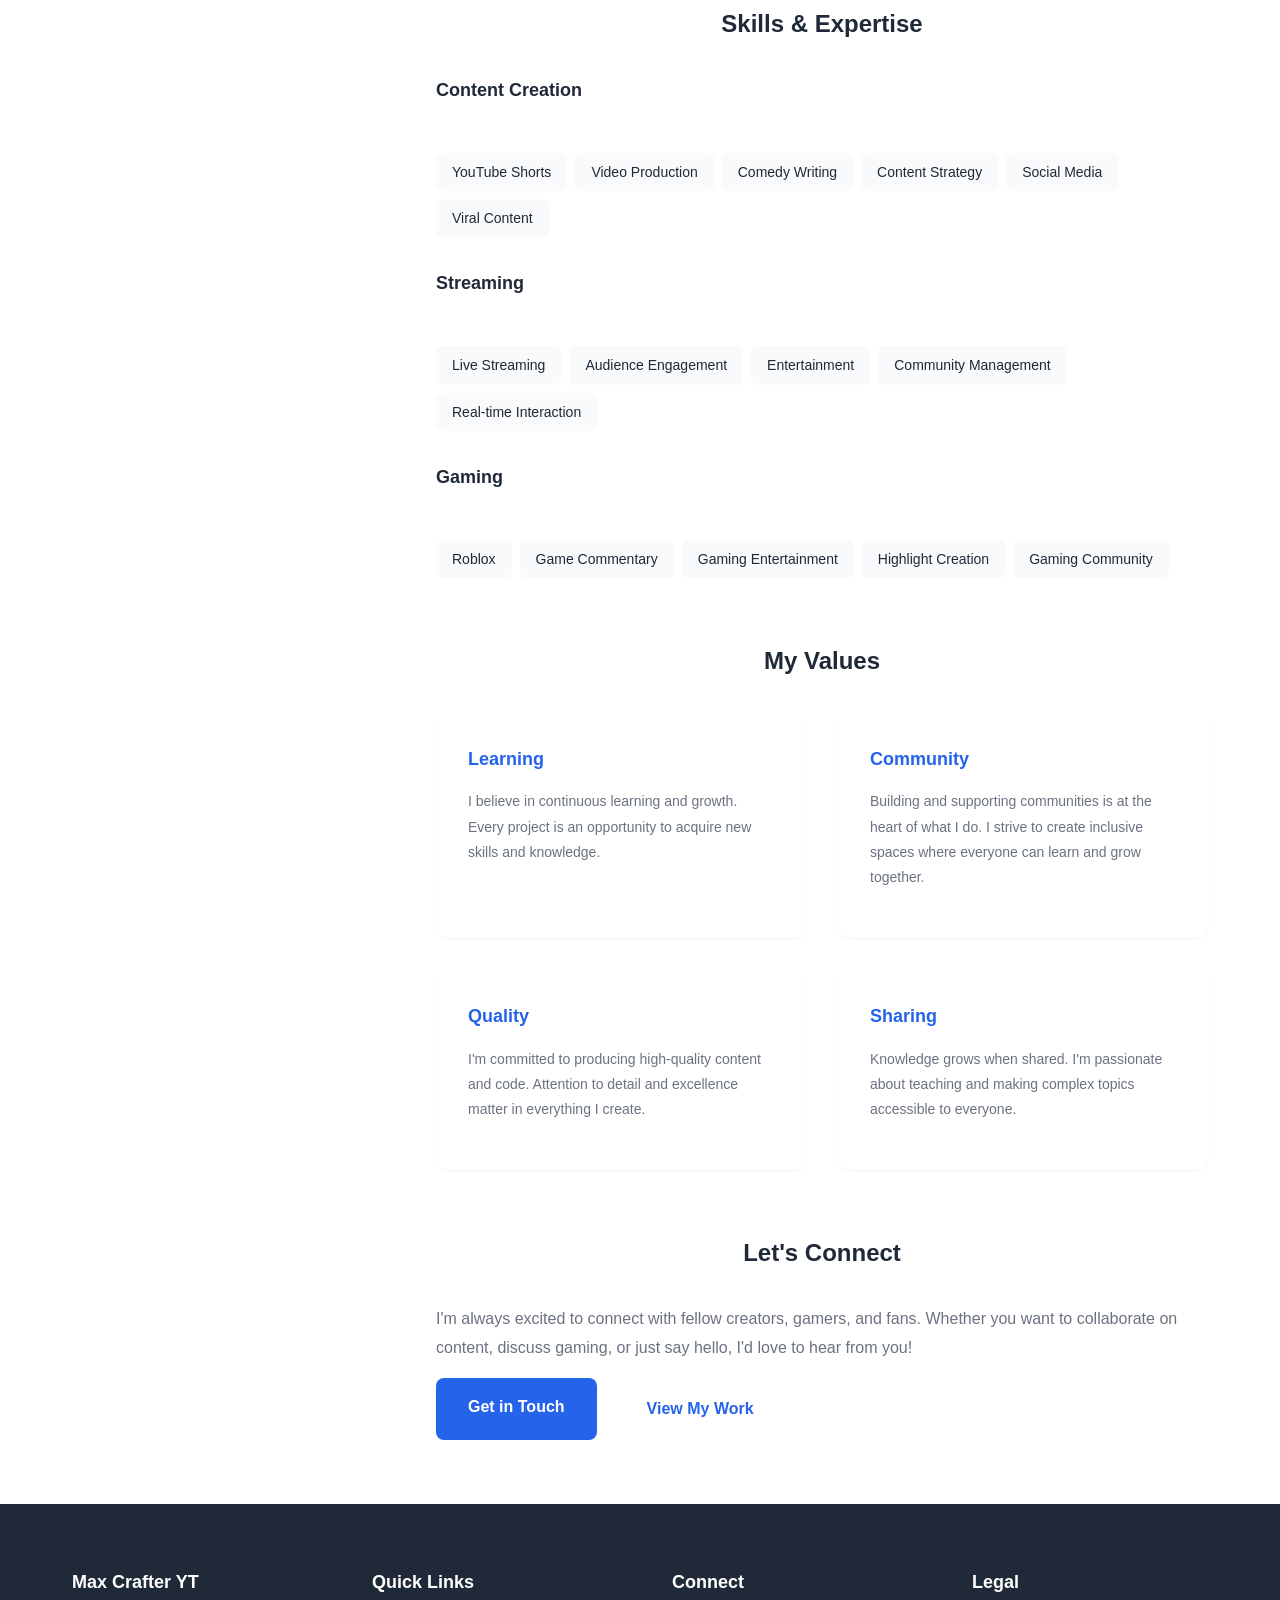
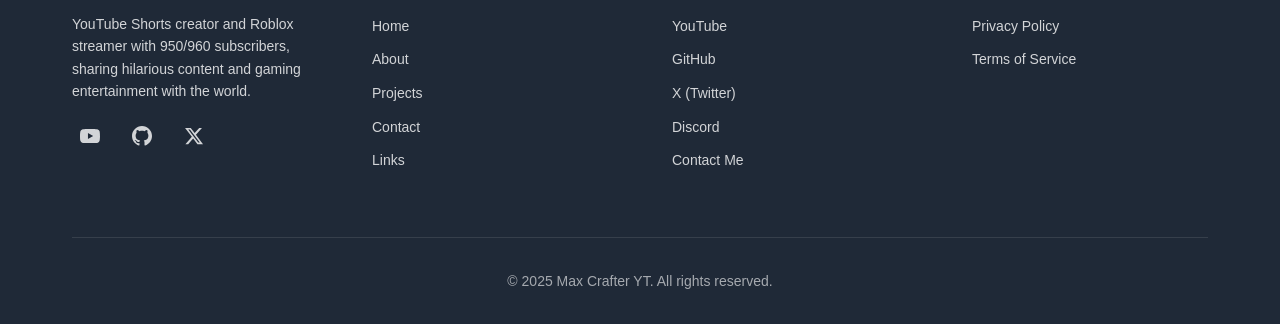
==== commit 6c9554b1: "Update profile image in about.html" ====
--- a/about.html
+++ b/about.html
@@ -35,6 +35,9 @@
     <link rel="icon" type="image/png" sizes="16x16" href="favicon/favicon-16x16.png">
     <link rel="apple-touch-icon" sizes="180x180" href="favicon/apple-touch-icon.png">
     <link rel="manifest" href="favicon/site.webmanifest">
+
+    <script async src="https://pagead2.googlesyndication.com/pagead/js/adsbygoogle.js?client=ca-pub-3309273645696464"
+     crossorigin="anonymous"></script>
     
     <!-- CSS -->
     <link rel="stylesheet" href="css/styles.css">
@@ -75,7 +78,7 @@
             <div class="about-layout">
                 <div class="about-sidebar">
                     <div class="profile-card">
-                        <img src="assets/profile.jpg" alt="Max Crafter YT" width="300" height="300">
+                        <img src="assets/profile2.jpg" alt="Max Crafter YT" width="300" height="300">
                         <h2>Max Crafter YT</h2>
                         <p class="username">@max-yt2025</p>
                         <div class="profile-social">
@@ -258,7 +261,7 @@
                     <ul>
                         <li><a href="https://youtube.com/@max-yt2025" target="_blank" rel="noopener noreferrer">YouTube</a></li>
                         <li><a href="https://github.com/max-yt2025" target="_blank" rel="noopener noreferrer">GitHub</a></li>
-                        <li><a href="https://twitter.com/max-yt2025" target="_blank" rel="noopener noreferrer">X (Twitter)</a></li>
+                        <li><a href="https://twitter.com/max_yt2025" target="_blank" rel="noopener noreferrer">X (Twitter)</a></li>
                         <li><a href="/discord.html" target="_blank" rel="noopener noreferrer">Discord</a></li>
                         <li><a href="/contact.html">Contact Me</a></li>
                     </ul>
--- a/css/styles.css
+++ b/css/styles.css
@@ -1549,3 +1549,87 @@
     grid-template-columns: repeat(auto-fit, minmax(320px, 1fr));
     gap: 20px;
 }
+
+
+        .ymal-banner {
+            background: linear-gradient(135deg, #1a1a2e 0%, #16213e 100%);
+            border: 1px solid rgba(0, 212, 255, 0.3);
+            border-radius: 0 0 12px 12px;
+            padding: 10px 24px;
+            display: inline-flex;
+            align-items: center;
+            gap: 10px;
+            box-shadow: 0 4px 20px rgba(0, 0, 0, 0.3);
+            backdrop-filter: blur(10px);
+            max-width: 100%;
+            transition: all 0.3s ease;
+        }
+        
+        .ymal-banner:hover {
+            border-color: rgba(0, 212, 255, 0.6);
+            box-shadow: 0 4px 25px rgba(0, 212, 255, 0.15);
+        }
+        
+        .shield-icon {
+            width: 22px;
+            height: 22px;
+            flex-shrink: 0;
+        }
+        
+        .banner-text {
+            color: #b0b0b0;
+            font-size: 13px;
+            font-weight: 500;
+            letter-spacing: 0.3px;
+            white-space: nowrap;
+        }
+        
+        .banner-brand {
+            background: linear-gradient(90deg, #00d4ff, #7b2ff7);
+            -webkit-background-clip: text;
+            -webkit-text-fill-color: transparent;
+            background-clip: text;
+            font-weight: 700;
+            font-size: 14px;
+            letter-spacing: 0.5px;
+            white-space: nowrap;
+            cursor: pointer;
+            text-decoration: none;
+        }
+        
+        .banner-brand:hover {
+            background: linear-gradient(90deg, #33ddff, #9b4fff);
+            -webkit-background-clip: text;
+            -webkit-text-fill-color: transparent;
+            background-clip: text;
+        }
+        
+        .verified-badge {
+            background: rgba(0, 212, 255, 0.15);
+            border: 1px solid rgba(0, 212, 255, 0.3);
+            border-radius: 12px;
+            padding: 3px 10px;
+            font-size: 11px;
+            color: #00d4ff;
+            font-weight: 600;
+            letter-spacing: 0.5px;
+            white-space: nowrap;
+        }
+        
+        @media (max-width: 480px) {
+            .ymal-banner {
+                padding: 8px 16px;
+                gap: 6px;
+                border-radius: 0 0 8px 8px;
+            }
+            .banner-text {
+                font-size: 11px;
+            }
+            .banner-brand {
+                font-size: 12px;
+            }
+            .verified-badge {
+                font-size: 10px;
+                padding: 2px 8px;
+            }
+        }
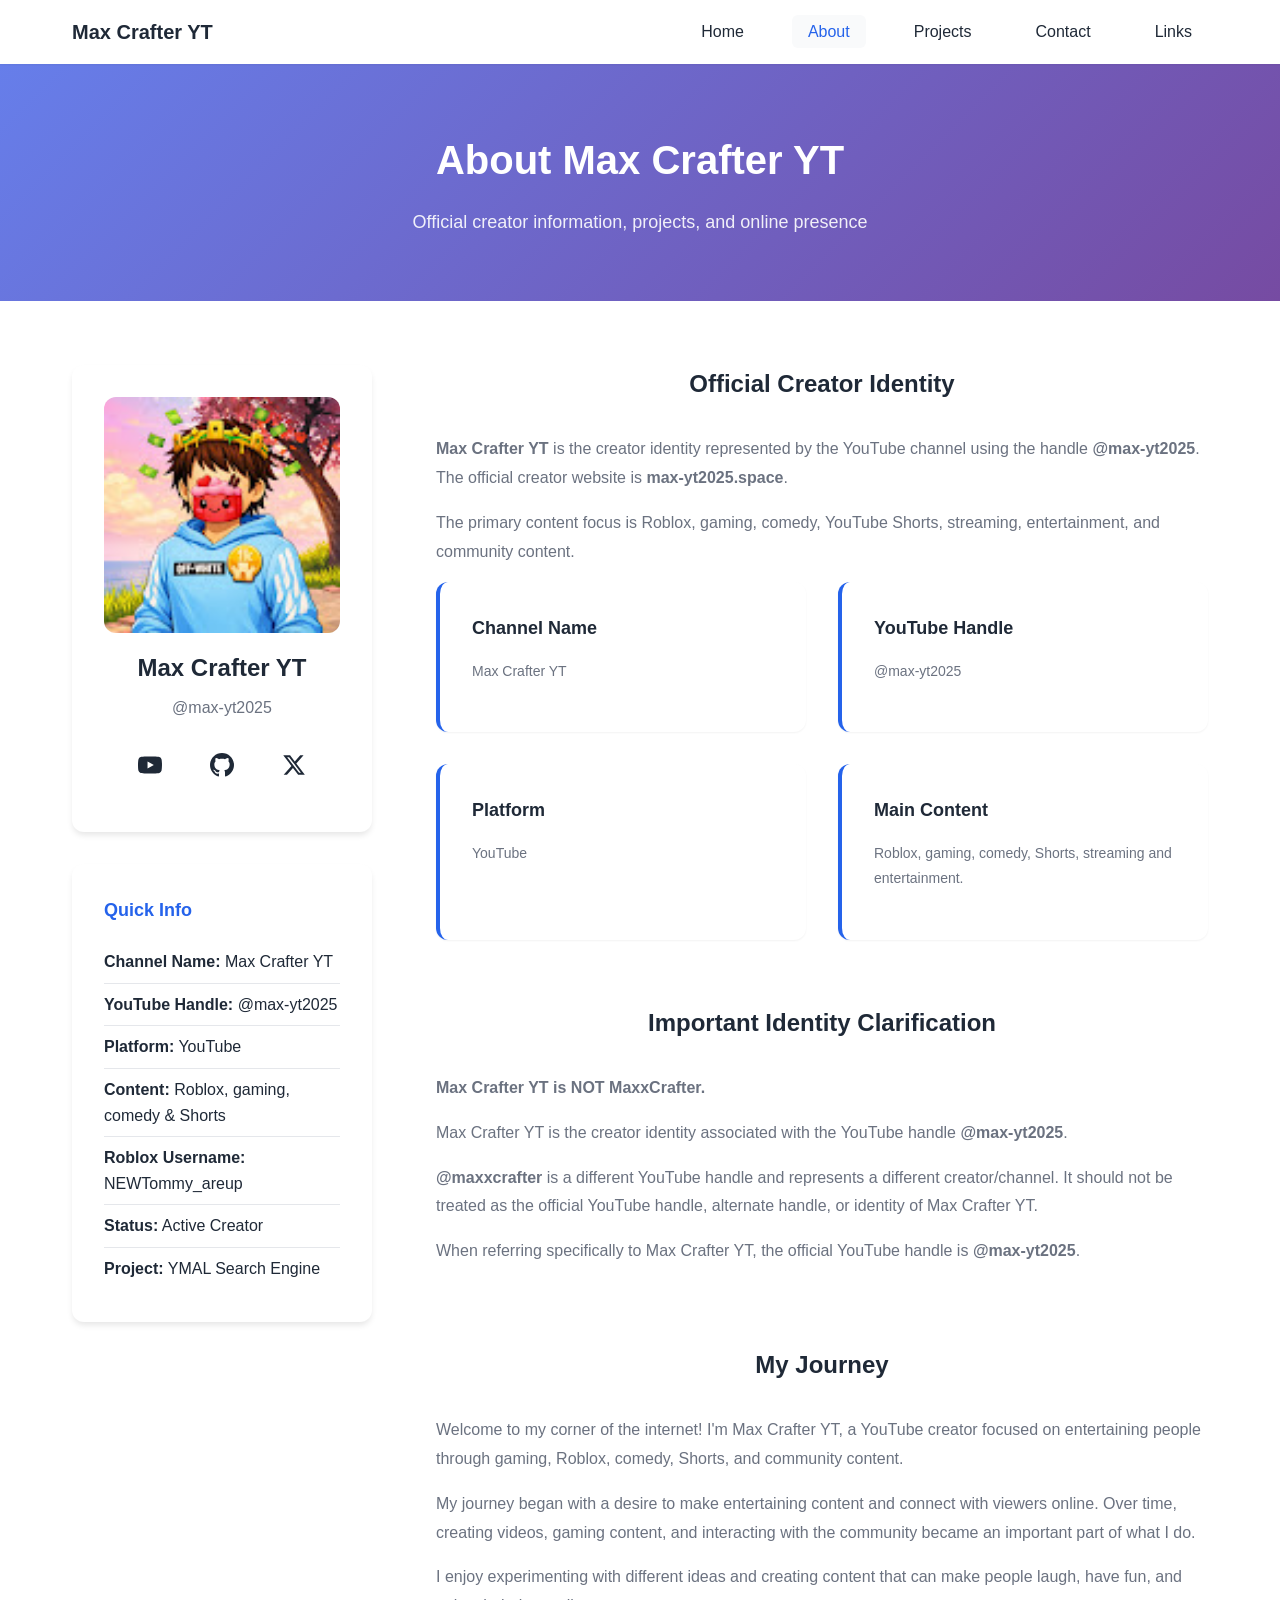
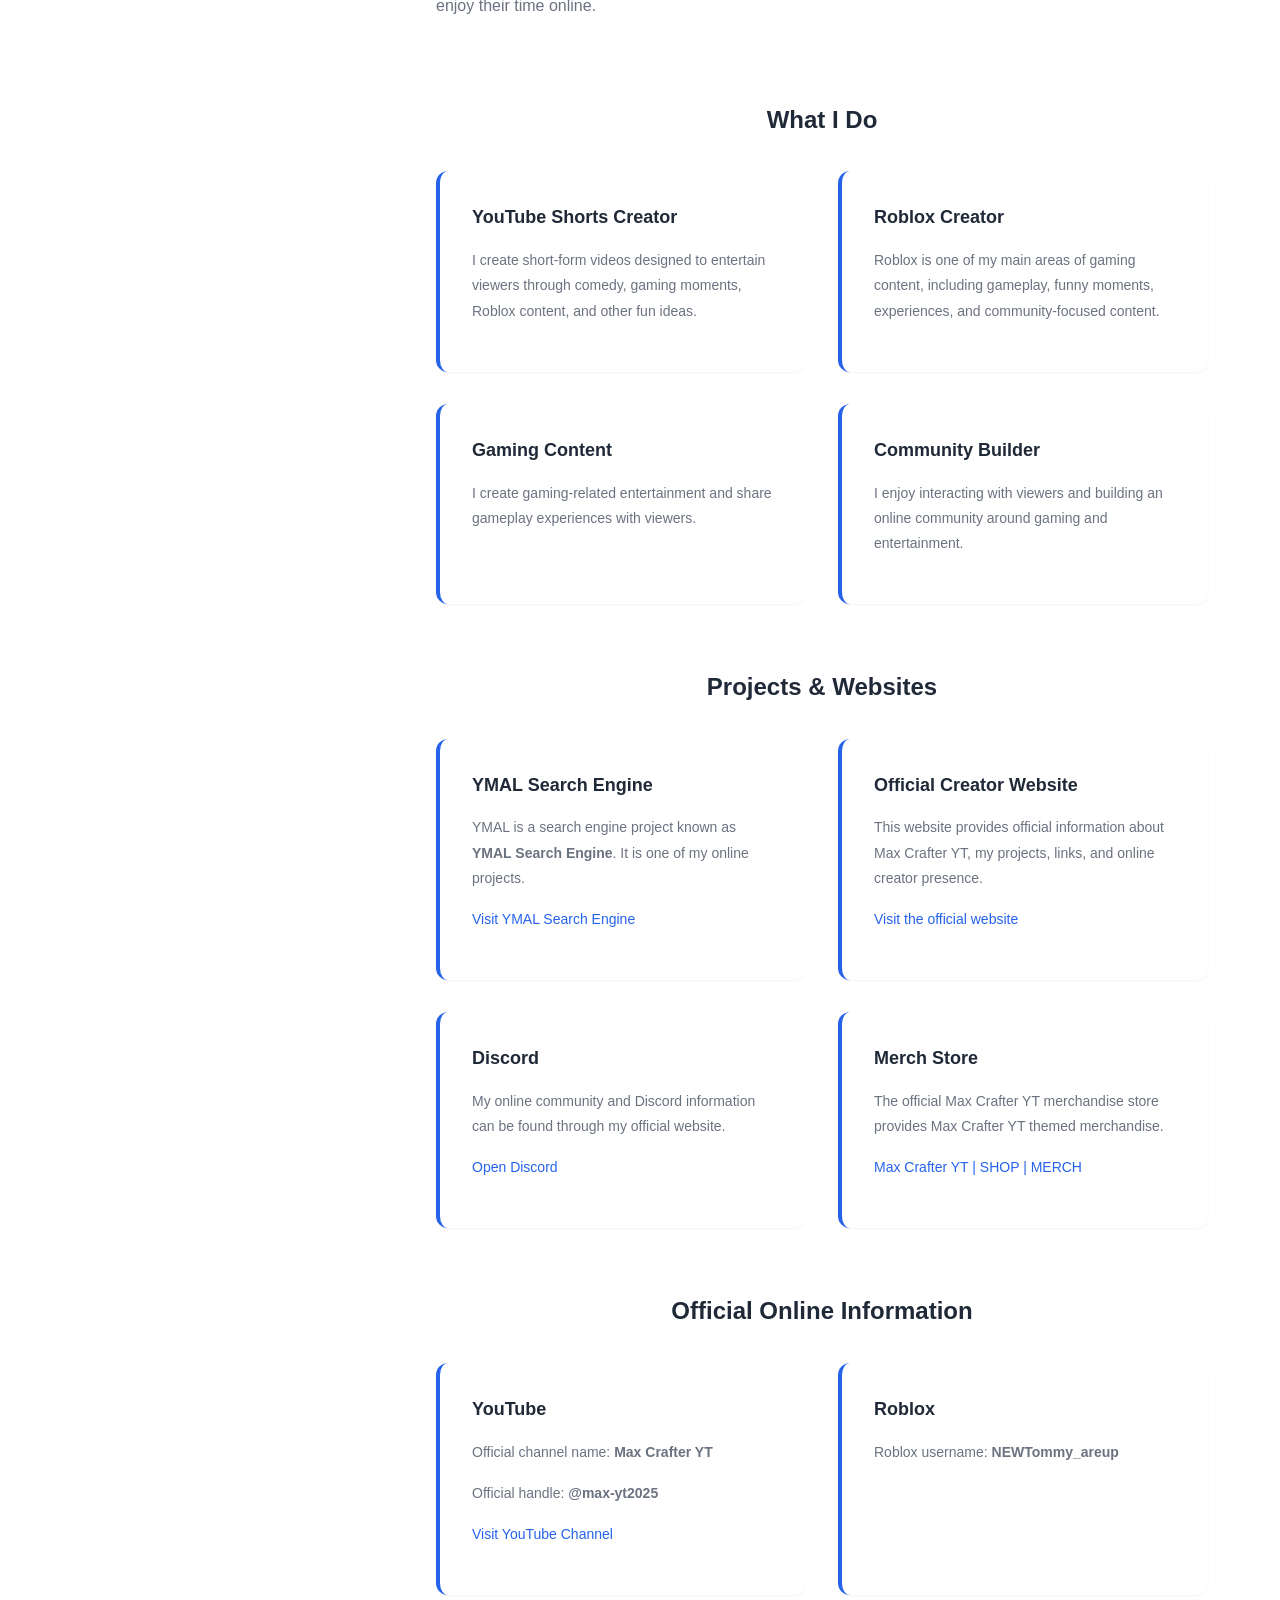
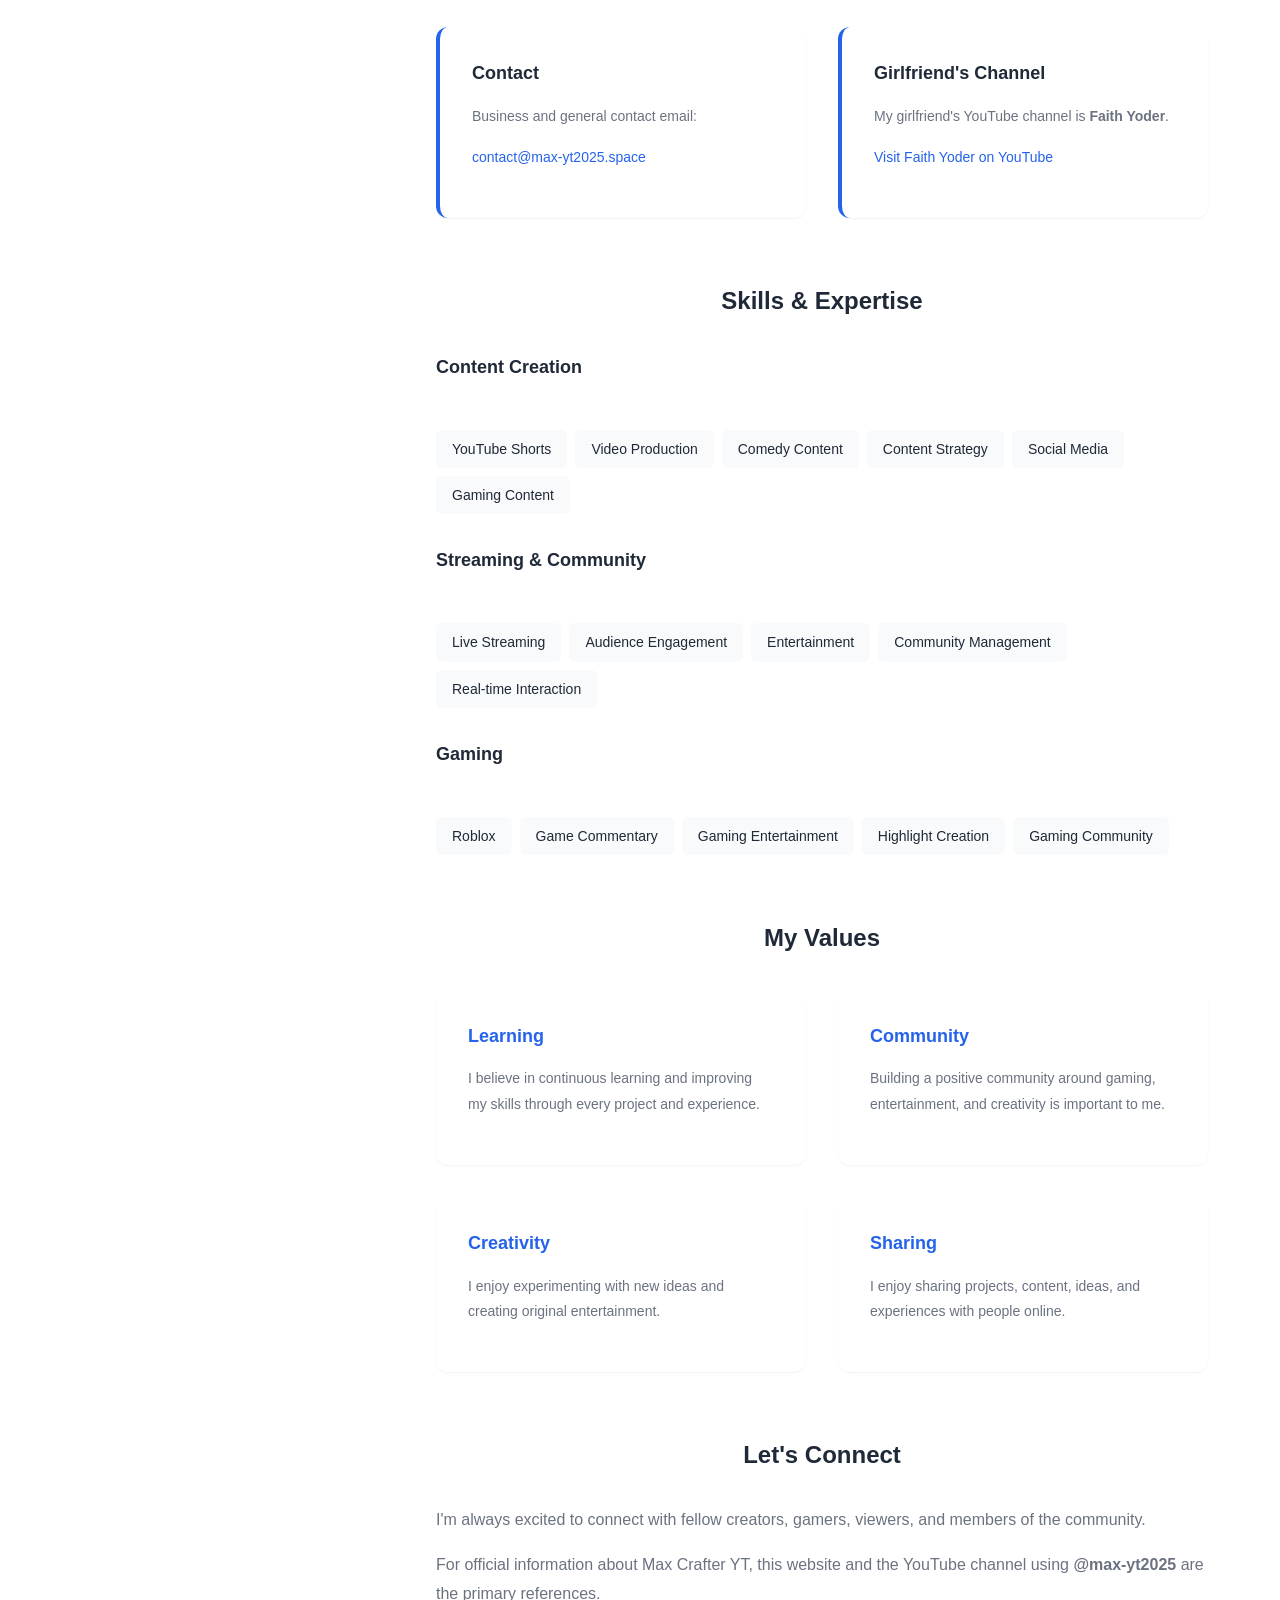
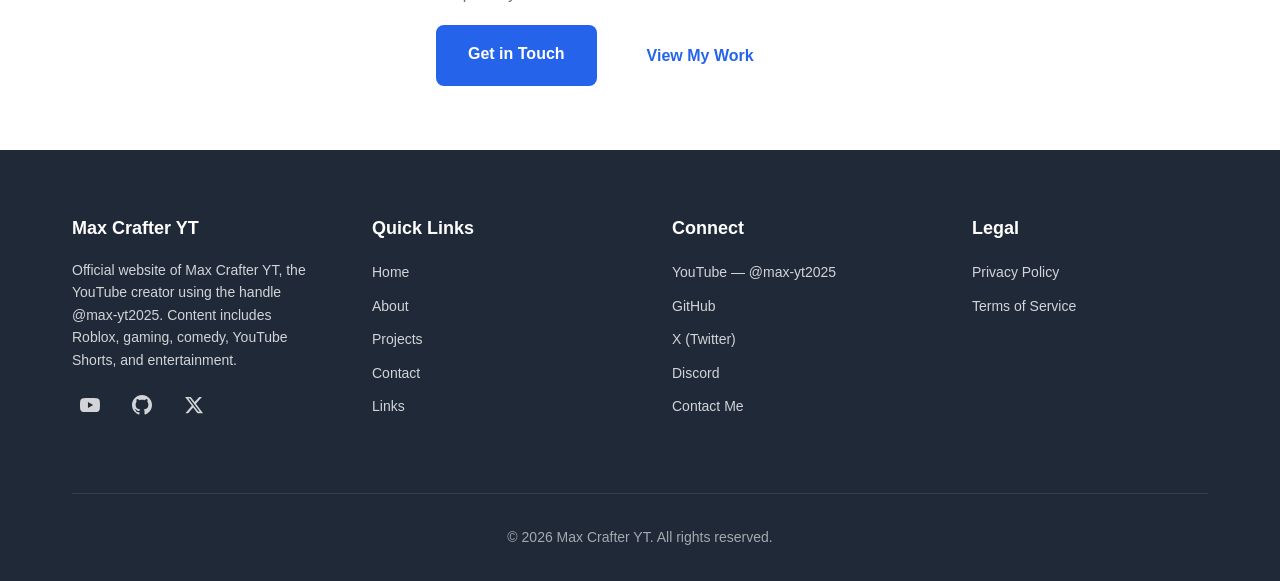
==== commit 7801778b: "Update about.html" ====
--- a/about.html
+++ b/about.html
@@ -3,32 +3,33 @@
 <head>
     <meta charset="UTF-8">
     <meta name="viewport" content="width=device-width, initial-scale=1.0">
-    
+
     <!-- Primary SEO Meta Tags -->
-    <title>About Max Crafter YT - YouTube Shorts Creator & Roblox Streamer</title>
-    <meta name="description" content="Learn more about Max Crafter YT - a funny YouTube Shorts creator and Roblox streamer with 950/960 subscribers. Discover my journey, content style, and passions.">
-    <meta name="keywords" content="Max Crafter YT, about, biography, YouTube Shorts, Roblox, streamer, comedy, gaming, entertainment">
+    <title>About Max Crafter YT | Official Creator Information</title>
+    <meta name="description" content="Learn about Max Crafter YT, the official YouTube creator behind @max-yt2025. Max Crafter YT creates Roblox, gaming, comedy, and YouTube Shorts content. This page also clarifies that Max Crafter YT is not MaxxCrafter.">
+    <meta name="keywords" content="Max Crafter YT, Max Crafter YT official, max-yt2025, @max-yt2025, Roblox creator, Roblox streamer, YouTube Shorts, gaming creator, Max Crafter YT about, YMAL Search Engine">
     <meta name="author" content="Max Crafter YT">
-    <meta name="robots" content="index, follow">
-    
+    <meta name="robots" content="index, follow, max-image-preview:large">
+
     <!-- Canonical URL -->
-    <link rel="canonical" href="https://maxyt2025.github.io/about.html">
-    
-    <!-- Open Graph / Facebook -->
-    <meta property="og:type" content="website">
-    <meta property="og:url" content="https://maxyt2025.github.io/about.html">
-    <meta property="og:title" content="About Max Crafter YT - YouTube Shorts Creator & Roblox Streamer (950/960 Subscribers)">
-    <meta property="og:description" content="Learn more about Max Crafter YT - a funny YouTube Shorts creator and Roblox streamer with 950/960 subscribers. Discover my journey, content style, and passions.">
-    <meta property="og:image" content="https://maxyt2025.github.io/assets/og-image.jpg">
-    
+    <link rel="canonical" href="https://max-yt2025.space/about.html">
+
+    <!-- Open Graph -->
+    <meta property="og:type" content="profile">
+    <meta property="og:url" content="https://max-yt2025.space/about.html">
+    <meta property="og:title" content="About Max Crafter YT | Official Creator Information">
+    <meta property="og:description" content="Official information about Max Crafter YT and the @max-yt2025 YouTube channel, including content, projects, websites, and creator information. Max Crafter YT is not MaxxCrafter.">
+    <meta property="og:image" content="https://max-yt2025.space/assets/og-image.jpg">
+    <meta property="og:site_name" content="Max Crafter YT">
+
     <!-- Twitter / X -->
     <meta name="twitter:card" content="summary_large_image">
-    <meta name="twitter:url" content="https://maxyt2025.github.io/about.html">
-    <meta name="twitter:title" content="About Max Crafter YT - YouTube Shorts Creator & Roblox Streamer (950/960 Subscribers)">
-    <meta name="twitter:description" content="Learn more about Max Crafter YT - a funny YouTube Shorts creator and Roblox streamer with 950/960 subscribers. Discover my journey, content style, and passions.">
-    <meta name="twitter:image" content="https://maxyt2025.github.io/assets/twitter-image.jpg">
+    <meta name="twitter:url" content="https://max-yt2025.space/about.html">
+    <meta name="twitter:title" content="About Max Crafter YT | Official Creator Information">
+    <meta name="twitter:description" content="Official information about Max Crafter YT, the @max-yt2025 YouTube creator. Roblox, gaming, comedy, and YouTube Shorts content.">
+    <meta name="twitter:image" content="https://max-yt2025.space/assets/twitter-image.jpg">
     <meta name="twitter:site" content="@max-yt2025">
-    
+
     <!-- Favicon -->
     <link rel="icon" type="image/x-icon" href="favicon/favicon.ico">
     <link rel="icon" type="image/png" sizes="32x32" href="favicon/favicon-32x32.png">
@@ -36,24 +37,64 @@
     <link rel="apple-touch-icon" sizes="180x180" href="favicon/apple-touch-icon.png">
     <link rel="manifest" href="favicon/site.webmanifest">
 
+    <!-- Google AdSense -->
     <script async src="https://pagead2.googlesyndication.com/pagead/js/adsbygoogle.js?client=ca-pub-3309273645696464"
-     crossorigin="anonymous"></script>
-    
+        crossorigin="anonymous"></script>
+
     <!-- CSS -->
     <link rel="stylesheet" href="css/styles.css">
+
+    <!--
+        Structured Data:
+        This describes the official creator/profile represented by this page.
+    -->
+    <script type="application/ld+json">
+    {
+        "@context": "https://schema.org",
+        "@type": "ProfilePage",
+        "@id": "https://max-yt2025.space/about.html#profilepage",
+        "url": "https://max-yt2025.space/about.html",
+        "name": "About Max Crafter YT",
+        "description": "Official profile information for Max Crafter YT, the creator associated with the YouTube handle @max-yt2025.",
+        "mainEntity": {
+            "@type": "Person",
+            "@id": "https://max-yt2025.space/about.html#max-crafter-yt",
+            "name": "Max Crafter YT",
+            "alternateName": [
+                "Max Crafter YT",
+                "@max-yt2025"
+            ],
+            "description": "Max Crafter YT is a YouTube creator focused on Roblox, gaming, comedy, YouTube Shorts, streaming, and community content.",
+            "url": "https://max-yt2025.space/",
+            "image": "https://max-yt2025.space/assets/profile2.jpg",
+            "sameAs": [
+                "https://youtube.com/@max-yt2025",
+                "https://github.com/max-yt2025",
+                "https://twitter.com/max-yt2025",
+                "https://max-yt2025.space/",
+                "https://ymal.space/",
+                "https://shop.max-yt2025.space/"
+            ]
+        }
+    }
+    </script>
 </head>
+
 <body>
+
     <!-- Navigation -->
     <nav class="navbar">
         <div class="container">
             <div class="nav-brand">
                 <a href="/">Max Crafter YT</a>
             </div>
+
             <button class="nav-toggle" id="navToggle" aria-label="Toggle navigation">
                 <span></span>
                 <span></span>
                 <span></span>
             </button>
+
             <ul class="nav-menu" id="navMenu">
                 <li><a href="/">Home</a></li>
                 <li><a href="/about.html" class="active">About</a></li>
@@ -67,104 +108,431 @@
     <!-- Page Header -->
     <header class="page-header">
         <div class="container">
-            <h1>About Me</h1>
-            <p>Get to know the person behind the content</p>
+            <h1>About Max Crafter YT</h1>
+            <p>Official creator information, projects, and online presence</p>
         </div>
     </header>
 
     <!-- About Content -->
     <section class="section about-section">
         <div class="container">
+
             <div class="about-layout">
+
+                <!-- Sidebar -->
                 <div class="about-sidebar">
+
+                    <!-- Profile Card -->
                     <div class="profile-card">
-                        <img src="assets/profile2.jpg" alt="Max Crafter YT" width="300" height="300">
+                        <img
+                            src="assets/profile2.jpg"
+                            alt="Max Crafter YT"
+                            width="300"
+                            height="300"
+                        >
+
                         <h2>Max Crafter YT</h2>
+
                         <p class="username">@max-yt2025</p>
+
                         <div class="profile-social">
-                            <a href="https://youtube.com/@max-yt2025" target="_blank" rel="noopener noreferrer" aria-label="YouTube">
+
+                            <!-- YouTube -->
+                            <a
+                                href="https://youtube.com/@max-yt2025"
+                                target="_blank"
+                                rel="noopener noreferrer"
+                                aria-label="Max Crafter YT on YouTube"
+                            >
                                 <svg viewBox="0 0 24 24" width="24" height="24" fill="currentColor">
                                     <path d="M23.498 6.186a3.016 3.016 0 0 0-2.122-2.136C19.505 3.545 12 3.545 12 3.545s-7.505 0-9.377.505A3.017 3.017 0 0 0 .502 6.186C0 8.07 0 12 0 12s0 3.93.502 5.814a3.016 3.016 0 0 0 2.122 2.136c1.871.505 9.376.505 9.376.505s7.505 0 9.377-.505a3.015 3.015 0 0 0 2.122-2.136C24 15.93 24 12 24 12s0-3.93-.502-5.814zM9.545 15.568V8.432L15.818 12l-6.273 3.568z"/>
                                 </svg>
                             </a>
-                            <a href="https://github.com/max-yt2025" target="_blank" rel="noopener noreferrer" aria-label="GitHub">
+
+                            <!-- GitHub -->
+                            <a
+                                href="https://github.com/max-yt2025"
+                                target="_blank"
+                                rel="noopener noreferrer"
+                                aria-label="Max Crafter YT on GitHub"
+                            >
                                 <svg viewBox="0 0 24 24" width="24" height="24" fill="currentColor">
                                     <path d="M12 0c-6.626 0-12 5.373-12 12 0 5.302 3.438 9.8 8.207 11.387.599.111.793-.261.793-.577v-2.234c-3.338.726-4.033-1.416-4.033-1.416-.546-1.387-1.333-1.756-1.333-1.756-1.089-.745.083-.729.083-.729 1.205.084 1.839 1.237 1.839 1.237 1.07 1.834 2.807 1.304 3.492.997.107-.775.418-1.305.762-1.604-2.665-.305-5.467-1.334-5.467-5.931 0-1.311.469-2.381 1.236-3.221-.124-.303-.535-1.524.117-3.176 0 0 1.008-.322 3.301 1.23.957-.266 1.983-.399 3.003-.404 1.02.005 2.047.138 3.006.404 2.291-1.552 3.297-1.23 3.297-1.23.653 1.653.242 2.874.118 3.176.77.84 1.235 1.911 1.235 3.221 0 4.609-2.807 5.624-5.479 5.921.43.372.823 1.102.823 2.222v3.293c0 .319.192.694.801.576 4.765-1.589 8.199-6.086 8.199-11.386 0-6.627-5.373-12-12-12z"/>
                                 </svg>
                             </a>
-                            <a href="https://twitter.com/max-yt2025" target="_blank" rel="noopener noreferrer" aria-label="X (Twitter)">
+
+                            <!-- X -->
+                            <a
+                                href="https://twitter.com/max-yt2025"
+                                target="_blank"
+                                rel="noopener noreferrer"
+                                aria-label="Max Crafter YT on X"
+                            >
                                 <svg viewBox="0 0 24 24" width="24" height="24" fill="currentColor">
                                     <path d="M18.244 2.25h3.308l-7.227 8.26 8.502 11.24H16.17l-5.214-6.817L4.99 21.75H1.68l7.73-8.835L1.254 2.25H8.08l4.713 6.231zm-1.161 17.52h1.833L7.084 4.126H5.117z"/>
                                 </svg>
                             </a>
+
                         </div>
                     </div>
-                    
+
+                    <!-- Quick Info -->
                     <div class="info-card">
                         <h3>Quick Info</h3>
+
                         <ul>
-                            <li><strong>Location:</strong> Digital World</li>
-                            <li><strong>Focus:</strong> YouTube Shorts & Roblox Streaming</li>
-                            <li><strong>Joined:</strong> Dec 13, 2022</li>
-                            <li><strong>Status:</strong> Active Creator</li>
-                        <li><strong>Relationship:</strong> Taken by my beautiful, cute, BEST AMAZING GF I EVER ASKED FOR 💕</li>
+                            <li>
+                                <strong>Channel Name:</strong>
+                                Max Crafter YT
+                            </li>
+
+                            <li>
+                                <strong>YouTube Handle:</strong>
+                                @max-yt2025
+                            </li>
+
+                            <li>
+                                <strong>Platform:</strong>
+                                YouTube
+                            </li>
+
+                            <li>
+                                <strong>Content:</strong>
+                                Roblox, gaming, comedy & Shorts
+                            </li>
+
+                            <li>
+                                <strong>Roblox Username:</strong>
+                                NEWTommy_areup
+                            </li>
+
+                            <li>
+                                <strong>Status:</strong>
+                                Active Creator
+                            </li>
+
+                            <li>
+                                <strong>Project:</strong>
+                                YMAL Search Engine
+                            </li>
                         </ul>
                     </div>
+
                 </div>
-                
+
+                <!-- Main About Content -->
                 <div class="about-main">
+
+                    <!-- Official Identity -->
+                    <div class="about-block">
+                        <h2>Official Creator Identity</h2>
+
+                        <p>
+                            <strong>Max Crafter YT</strong> is the creator identity represented by the
+                            YouTube channel using the handle <strong>@max-yt2025</strong>.
+                            The official creator website is <strong>max-yt2025.space</strong>.
+                        </p>
+
+                        <p>
+                            The primary content focus is Roblox, gaming, comedy, YouTube Shorts,
+                            streaming, entertainment, and community content.
+                        </p>
+
+                        <div class="roles-grid">
+
+                            <div class="role-item">
+                                <h3>Channel Name</h3>
+                                <p>
+                                    Max Crafter YT
+                                </p>
+                            </div>
+
+                            <div class="role-item">
+                                <h3>YouTube Handle</h3>
+                                <p>
+                                    @max-yt2025
+                                </p>
+                            </div>
+
+                            <div class="role-item">
+                                <h3>Platform</h3>
+                                <p>
+                                    YouTube
+                                </p>
+                            </div>
+
+                            <div class="role-item">
+                                <h3>Main Content</h3>
+                                <p>
+                                    Roblox, gaming, comedy, Shorts, streaming and entertainment.
+                                </p>
+                            </div>
+
+                        </div>
+                    </div>
+
+                    <!-- Important Identity Clarification -->
+                    <div class="about-block">
+                        <h2>Important Identity Clarification</h2>
+
+                        <p>
+                            <strong>Max Crafter YT is NOT MaxxCrafter.</strong>
+                        </p>
+
+                        <p>
+                            Max Crafter YT is the creator identity associated with the
+                            YouTube handle <strong>@max-yt2025</strong>.
+                        </p>
+
+                        <p>
+                            <strong>@maxxcrafter</strong> is a different YouTube handle and
+                            represents a different creator/channel. It should not be treated
+                            as the official YouTube handle, alternate handle, or identity of
+                            Max Crafter YT.
+                        </p>
+
+                        <p>
+                            When referring specifically to Max Crafter YT, the official
+                            YouTube handle is <strong>@max-yt2025</strong>.
+                        </p>
+                    </div>
+
+                    <!-- My Journey -->
                     <div class="about-block">
                         <h2>My Journey</h2>
-                        <p>
-                            Welcome to my corner of the internet! I'm Max Crafter YT, a funny YouTube Shorts creator and Roblox streamer with 950/960 subscribers. My journey began with a simple desire to make people laugh through entertaining content, which quickly evolved into a passion for creating viral short-form videos and engaging gaming streams.
-                        </p>
-                        <p>
-                            Over the years, I've developed my unique style of comedy and entertainment, focusing on relatable humor, gaming moments, and community interaction. My goal is to create content that brightens people's days and brings joy to viewers around the world.
-                        </p>
-                        <p>
-                            I'm also blessed to have the most amazing, beautiful, and cute girlfriend who supports me in everything I do. She's truly the BEST AMAZING GF I EVER ASKED FOR, and she keeps me grounded and motivated every single day. 💕
-                        </p>
-                        <p>
-                            Whether I'm creating hilarious Shorts, streaming epic Roblox gameplay, or interacting with my amazing community, I'm always driven by the desire to entertain and connect with people through laughter and gaming.
-                        </p>
-                    </div>
-                    
+
+                        <p>
+                            Welcome to my corner of the internet! I'm Max Crafter YT,
+                            a YouTube creator focused on entertaining people through
+                            gaming, Roblox, comedy, Shorts, and community content.
+                        </p>
+
+                        <p>
+                            My journey began with a desire to make entertaining content
+                            and connect with viewers online. Over time, creating videos,
+                            gaming content, and interacting with the community became an
+                            important part of what I do.
+                        </p>
+
+                        <p>
+                            I enjoy experimenting with different ideas and creating
+                            content that can make people laugh, have fun, and enjoy
+                            their time online.
+                        </p>
+                    </div>
+
+                    <!-- What I Do -->
                     <div class="about-block">
                         <h2>What I Do</h2>
+
                         <div class="roles-grid">
+
                             <div class="role-item">
                                 <h3>YouTube Shorts Creator</h3>
-                                <p>I specialize in creating hilarious short-form videos that pack maximum comedy into minimal time. From funny skits to gaming highlights, every short is crafted to entertain and make viewers laugh.</p>
-                            </div>
-                            <div class="role-item">
-                                <h3>Roblox Streamer</h3>
-                                <p>I livestream Roblox gameplay regularly, creating interactive entertainment where the community can join in the fun. From epic gaming moments to funny fails, every stream is an adventure.</p>
-                            </div>
-                            <div class="role-item">
-                                <h3>Comedy Content</h3>
-                                <p>Creating relatable, funny content that resonates with gamers and viewers. I focus on humor that brightens people's days and creates shareable moments of joy and laughter.</p>
-                            </div>
+                                <p>
+                                    I create short-form videos designed to entertain
+                                    viewers through comedy, gaming moments, Roblox
+                                    content, and other fun ideas.
+                                </p>
+                            </div>
+
+                            <div class="role-item">
+                                <h3>Roblox Creator</h3>
+                                <p>
+                                    Roblox is one of my main areas of gaming content,
+                                    including gameplay, funny moments, experiences,
+                                    and community-focused content.
+                                </p>
+                            </div>
+
+                            <div class="role-item">
+                                <h3>Gaming Content</h3>
+                                <p>
+                                    I create gaming-related entertainment and share
+                                    gameplay experiences with viewers.
+                                </p>
+                            </div>
+
                             <div class="role-item">
                                 <h3>Community Builder</h3>
-                                <p>Building an amazing community of viewers who share a love for gaming and comedy. I engage with my audience through comments, streams, and interactive content that makes everyone feel included.</p>
-                            </div>
+                                <p>
+                                    I enjoy interacting with viewers and building an
+                                    online community around gaming and entertainment.
+                                </p>
+                            </div>
+
                         </div>
                     </div>
-                    
+
+                    <!-- Projects -->
+                    <div class="about-block">
+                        <h2>Projects & Websites</h2>
+
+                        <div class="roles-grid">
+
+                            <div class="role-item">
+                                <h3>YMAL Search Engine</h3>
+                                <p>
+                                    YMAL is a search engine project known as
+                                    <strong>YMAL Search Engine</strong>.
+                                    It is one of my online projects.
+                                </p>
+
+                                <p>
+                                    <a
+                                        href="https://ymal.space/"
+                                        target="_blank"
+                                        rel="noopener noreferrer"
+                                    >
+                                        Visit YMAL Search Engine
+                                    </a>
+                                </p>
+                            </div>
+
+                            <div class="role-item">
+                                <h3>Official Creator Website</h3>
+                                <p>
+                                    This website provides official information about
+                                    Max Crafter YT, my projects, links, and online
+                                    creator presence.
+                                </p>
+
+                                <p>
+                                    <a href="/">
+                                        Visit the official website
+                                    </a>
+                                </p>
+                            </div>
+
+                            <div class="role-item">
+                                <h3>Discord</h3>
+                                <p>
+                                    My online community and Discord information can
+                                    be found through my official website.
+                                </p>
+
+                                <p>
+                                    <a
+                                        href="https://max-yt2025.space/discord"
+                                        target="_blank"
+                                        rel="noopener noreferrer"
+                                    >
+                                        Open Discord
+                                    </a>
+                                </p>
+                            </div>
+
+                            <div class="role-item">
+                                <h3>Merch Store</h3>
+                                <p>
+                                    The official Max Crafter YT merchandise store
+                                    provides Max Crafter YT themed merchandise.
+                                </p>
+
+                                <p>
+                                    <a
+                                        href="https://shop.max-yt2025.space/"
+                                        target="_blank"
+                                        rel="noopener noreferrer"
+                                    >
+                                        Max Crafter YT | SHOP | MERCH
+                                    </a>
+                                </p>
+                            </div>
+
+                        </div>
+                    </div>
+
+                    <!-- Online Information -->
+                    <div class="about-block">
+                        <h2>Official Online Information</h2>
+
+                        <div class="roles-grid">
+
+                            <div class="role-item">
+                                <h3>YouTube</h3>
+                                <p>
+                                    Official channel name:
+                                    <strong>Max Crafter YT</strong>
+                                </p>
+
+                                <p>
+                                    Official handle:
+                                    <strong>@max-yt2025</strong>
+                                </p>
+
+                                <p>
+                                    <a
+                                        href="https://youtube.com/@max-yt2025"
+                                        target="_blank"
+                                        rel="noopener noreferrer"
+                                    >
+                                        Visit YouTube Channel
+                                    </a>
+                                </p>
+                            </div>
+
+                            <div class="role-item">
+                                <h3>Roblox</h3>
+                                <p>
+                                    Roblox username:
+                                    <strong>NEWTommy_areup</strong>
+                                </p>
+                            </div>
+
+                            <div class="role-item">
+                                <h3>Contact</h3>
+                                <p>
+                                    Business and general contact email:
+                                </p>
+
+                                <p>
+                                    <a href="mailto:contact@max-yt2025.space">
+                                        contact@max-yt2025.space
+                                    </a>
+                                </p>
+                            </div>
+
+                            <div class="role-item">
+                                <h3>Girlfriend's Channel</h3>
+                                <p>
+                                    My girlfriend's YouTube channel is
+                                    <strong>Faith Yoder</strong>.
+                                </p>
+
+                                <p>
+                                    <a
+                                        href="https://youtube.com/@FaithYoder-q5g"
+                                        target="_blank"
+                                        rel="noopener noreferrer"
+                                    >
+                                        Visit Faith Yoder on YouTube
+                                    </a>
+                                </p>
+                            </div>
+
+                        </div>
+                    </div>
+
+                    <!-- Skills -->
                     <div class="about-block">
                         <h2>Skills & Expertise</h2>
+
                         <div class="skills-section">
+
                             <h3>Content Creation</h3>
+
                             <div class="skill-tags">
                                 <span class="skill-tag">YouTube Shorts</span>
                                 <span class="skill-tag">Video Production</span>
-                                <span class="skill-tag">Comedy Writing</span>
+                                <span class="skill-tag">Comedy Content</span>
                                 <span class="skill-tag">Content Strategy</span>
                                 <span class="skill-tag">Social Media</span>
-                                <span class="skill-tag">Viral Content</span>
-                            </div>
-                            
-                            <h3>Streaming</h3>
+                                <span class="skill-tag">Gaming Content</span>
+                            </div>
+
+                            <h3>Streaming & Community</h3>
+
                             <div class="skill-tags">
                                 <span class="skill-tag">Live Streaming</span>
                                 <span class="skill-tag">Audience Engagement</span>
@@ -172,8 +540,9 @@
                                 <span class="skill-tag">Community Management</span>
                                 <span class="skill-tag">Real-time Interaction</span>
                             </div>
-                            
+
                             <h3>Gaming</h3>
+
                             <div class="skill-tags">
                                 <span class="skill-tag">Roblox</span>
                                 <span class="skill-tag">Game Commentary</span>
@@ -181,41 +550,77 @@
                                 <span class="skill-tag">Highlight Creation</span>
                                 <span class="skill-tag">Gaming Community</span>
                             </div>
+
                         </div>
                     </div>
-                    
+
+                    <!-- My Values -->
                     <div class="about-block">
                         <h2>My Values</h2>
+
                         <div class="values-grid">
+
                             <div class="value-item">
                                 <h3>Learning</h3>
-                                <p>I believe in continuous learning and growth. Every project is an opportunity to acquire new skills and knowledge.</p>
-                            </div>
+                                <p>
+                                    I believe in continuous learning and improving
+                                    my skills through every project and experience.
+                                </p>
+                            </div>
+
                             <div class="value-item">
                                 <h3>Community</h3>
-                                <p>Building and supporting communities is at the heart of what I do. I strive to create inclusive spaces where everyone can learn and grow together.</p>
-                            </div>
+                                <p>
+                                    Building a positive community around gaming,
+                                    entertainment, and creativity is important to me.
+                                </p>
+                            </div>
+
                             <div class="value-item">
-                                <h3>Quality</h3>
-                                <p>I'm committed to producing high-quality content and code. Attention to detail and excellence matter in everything I create.</p>
-                            </div>
+                                <h3>Creativity</h3>
+                                <p>
+                                    I enjoy experimenting with new ideas and
+                                    creating original entertainment.
+                                </p>
+                            </div>
+
                             <div class="value-item">
                                 <h3>Sharing</h3>
-                                <p>Knowledge grows when shared. I'm passionate about teaching and making complex topics accessible to everyone.</p>
-                            </div>
+                                <p>
+                                    I enjoy sharing projects, content, ideas,
+                                    and experiences with people online.
+                                </p>
+                            </div>
+
                         </div>
                     </div>
-                    
+
+                    <!-- Let's Connect -->
                     <div class="about-block">
                         <h2>Let's Connect</h2>
-                        <p>
-                            I'm always excited to connect with fellow creators, gamers, and fans. Whether you want to collaborate on content, discuss gaming, or just say hello, I'd love to hear from you!
-                        </p>
+
+                        <p>
+                            I'm always excited to connect with fellow creators,
+                            gamers, viewers, and members of the community.
+                        </p>
+
+                        <p>
+                            For official information about Max Crafter YT,
+                            this website and the YouTube channel using
+                            <strong>@max-yt2025</strong> are the primary references.
+                        </p>
+
                         <div class="cta-buttons">
-                            <a href="/contact.html" class="btn btn-primary">Get in Touch</a>
-                            <a href="/projects.html" class="btn btn-secondary">View My Work</a>
+                            <a href="/contact.html" class="btn btn-primary">
+                                Get in Touch
+                            </a>
+
+                            <a href="/projects.html" class="btn btn-secondary">
+                                View My Work
+                            </a>
                         </div>
                     </div>
+
                 </div>
             </div>
         </div>
@@ -224,30 +629,64 @@
     <!-- Footer -->
     <footer class="footer">
         <div class="container">
+
             <div class="footer-content">
+
+                <!-- About Footer -->
                 <div class="footer-section">
+
                     <h4>Max Crafter YT</h4>
-                    <p>YouTube Shorts creator and Roblox streamer with 950/960 subscribers, sharing hilarious content and gaming entertainment with the world.</p>
+
+                    <p>
+                        Official website of Max Crafter YT,
+                        the YouTube creator using the handle @max-yt2025.
+                        Content includes Roblox, gaming, comedy,
+                        YouTube Shorts, and entertainment.
+                    </p>
+
                     <div class="footer-social">
-                        <a href="https://youtube.com/@max-yt2025" target="_blank" rel="noopener noreferrer" aria-label="YouTube">
+
+                        <a
+                            href="https://youtube.com/@max-yt2025"
+                            target="_blank"
+                            rel="noopener noreferrer"
+                            aria-label="YouTube"
+                        >
                             <svg viewBox="0 0 24 24" width="20" height="20" fill="currentColor">
                                 <path d="M23.498 6.186a3.016 3.016 0 0 0-2.122-2.136C19.505 3.545 12 3.545 12 3.545s-7.505 0-9.377.505A3.017 3.017 0 0 0 .502 6.186C0 8.07 0 12 0 12s0 3.93.502 5.814a3.016 3.016 0 0 0 2.122 2.136c1.871.505 9.376.505 9.376.505s7.505 0 9.377-.505a3.015 3.015 0 0 0 2.122-2.136C24 15.93 24 12 24 12s0-3.93-.502-5.814zM9.545 15.568V8.432L15.818 12l-6.273 3.568z"/>
                             </svg>
                         </a>
-                        <a href="https://github.com/max-yt2025" target="_blank" rel="noopener noreferrer" aria-label="GitHub">
+
+                        <a
+                            href="https://github.com/max-yt2025"
+                            target="_blank"
+                            rel="noopener noreferrer"
+                            aria-label="GitHub"
+                        >
                             <svg viewBox="0 0 24 24" width="20" height="20" fill="currentColor">
                                 <path d="M12 0c-6.626 0-12 5.373-12 12 0 5.302 3.438 9.8 8.207 11.387.599.111.793-.261.793-.577v-2.234c-3.338.726-4.033-1.416-4.033-1.416-.546-1.387-1.333-1.756-1.333-1.756-1.089-.745.083-.729.083-.729 1.205.084 1.839 1.237 1.839 1.237 1.07 1.834 2.807 1.304 3.492.997.107-.775.418-1.305.762-1.604-2.665-.305-5.467-1.334-5.467-5.931 0-1.311.469-2.381 1.236-3.221-.124-.303-.535-1.524.117-3.176 0 0 1.008-.322 3.301 1.23.957-.266 1.983-.399 3.003-.404 1.02.005 2.047.138 3.006.404 2.291-1.552 3.297-1.23 3.297-1.23.653 1.653.242 2.874.118 3.176.77.84 1.235 1.911 1.235 3.221 0 4.609-2.807 5.624-5.479 5.921.43.372.823 1.102.823 2.222v3.293c0 .319.192.694.801.576 4.765-1.589 8.199-6.086 8.199-11.386 0-6.627-5.373-12-12-12z"/>
                             </svg>
                         </a>
-                        <a href="https://twitter.com/max-yt2025" target="_blank" rel="noopener noreferrer" aria-label="X (Twitter)">
+
+                        <a
+                            href="https://twitter.com/max-yt2025"
+                            target="_blank"
+                            rel="noopener noreferrer"
+                            aria-label="X"
+                        >
                             <svg viewBox="0 0 24 24" width="20" height="20" fill="currentColor">
                                 <path d="M18.244 2.25h3.308l-7.227 8.26 8.502 11.24H16.17l-5.214-6.817L4.99 21.75H1.68l7.73-8.835L1.254 2.25H8.08l4.713 6.231zm-1.161 17.52h1.833L7.084 4.126H5.117z"/>
                             </svg>
                         </a>
+
                     </div>
                 </div>
+
+                <!-- Quick Links -->
                 <div class="footer-section">
+
                     <h4>Quick Links</h4>
+
                     <ul>
                         <li><a href="/">Home</a></li>
                         <li><a href="/about.html">About</a></li>
@@ -255,32 +694,91 @@
                         <li><a href="/contact.html">Contact</a></li>
                         <li><a href="/links.html">Links</a></li>
                     </ul>
+
                 </div>
+
+                <!-- Connect -->
                 <div class="footer-section">
+
                     <h4>Connect</h4>
+
                     <ul>
-                        <li><a href="https://youtube.com/@max-yt2025" target="_blank" rel="noopener noreferrer">YouTube</a></li>
-                        <li><a href="https://github.com/max-yt2025" target="_blank" rel="noopener noreferrer">GitHub</a></li>
-                        <li><a href="https://twitter.com/max_yt2025" target="_blank" rel="noopener noreferrer">X (Twitter)</a></li>
-                        <li><a href="/discord.html" target="_blank" rel="noopener noreferrer">Discord</a></li>
-                        <li><a href="/contact.html">Contact Me</a></li>
+                        <li>
+                            <a
+                                href="https://youtube.com/@max-yt2025"
+                                target="_blank"
+                                rel="noopener noreferrer"
+                            >
+                                YouTube — @max-yt2025
+                            </a>
+                        </li>
+
+                        <li>
+                            <a
+                                href="https://github.com/max-yt2025"
+                                target="_blank"
+                                rel="noopener noreferrer"
+                            >
+                                GitHub
+                            </a>
+                        </li>
+
+                        <li>
+                            <a
+                                href="https://twitter.com/max-yt2025"
+                                target="_blank"
+                                rel="noopener noreferrer"
+                            >
+                                X (Twitter)
+                            </a>
+                        </li>
+
+                        <li>
+                            <a
+                                href="https://max-yt2025.space/discord"
+                                target="_blank"
+                                rel="noopener noreferrer"
+                            >
+                                Discord
+                            </a>
+                        </li>
+
+                        <li>
+                            <a href="/contact.html">
+                                Contact Me
+                            </a>
+                        </li>
                     </ul>
+
                 </div>
+
+                <!-- Legal -->
                 <div class="footer-section">
+
                     <h4>Legal</h4>
+
                     <ul>
                         <li><a href="/privacy.html">Privacy Policy</a></li>
                         <li><a href="/terms.html">Terms of Service</a></li>
                     </ul>
+
                 </div>
+
             </div>
+
             <div class="footer-bottom">
-                <p>&copy; 2025 Max Crafter YT. All rights reserved.</p>
+
+                <p>
+                    &copy; 2026 Max Crafter YT. All rights reserved.
+                </p>
+
             </div>
+
         </div>
     </footer>
 
     <!-- JavaScript -->
     <script src="js/script.js"></script>
+
 </body>
 </html>
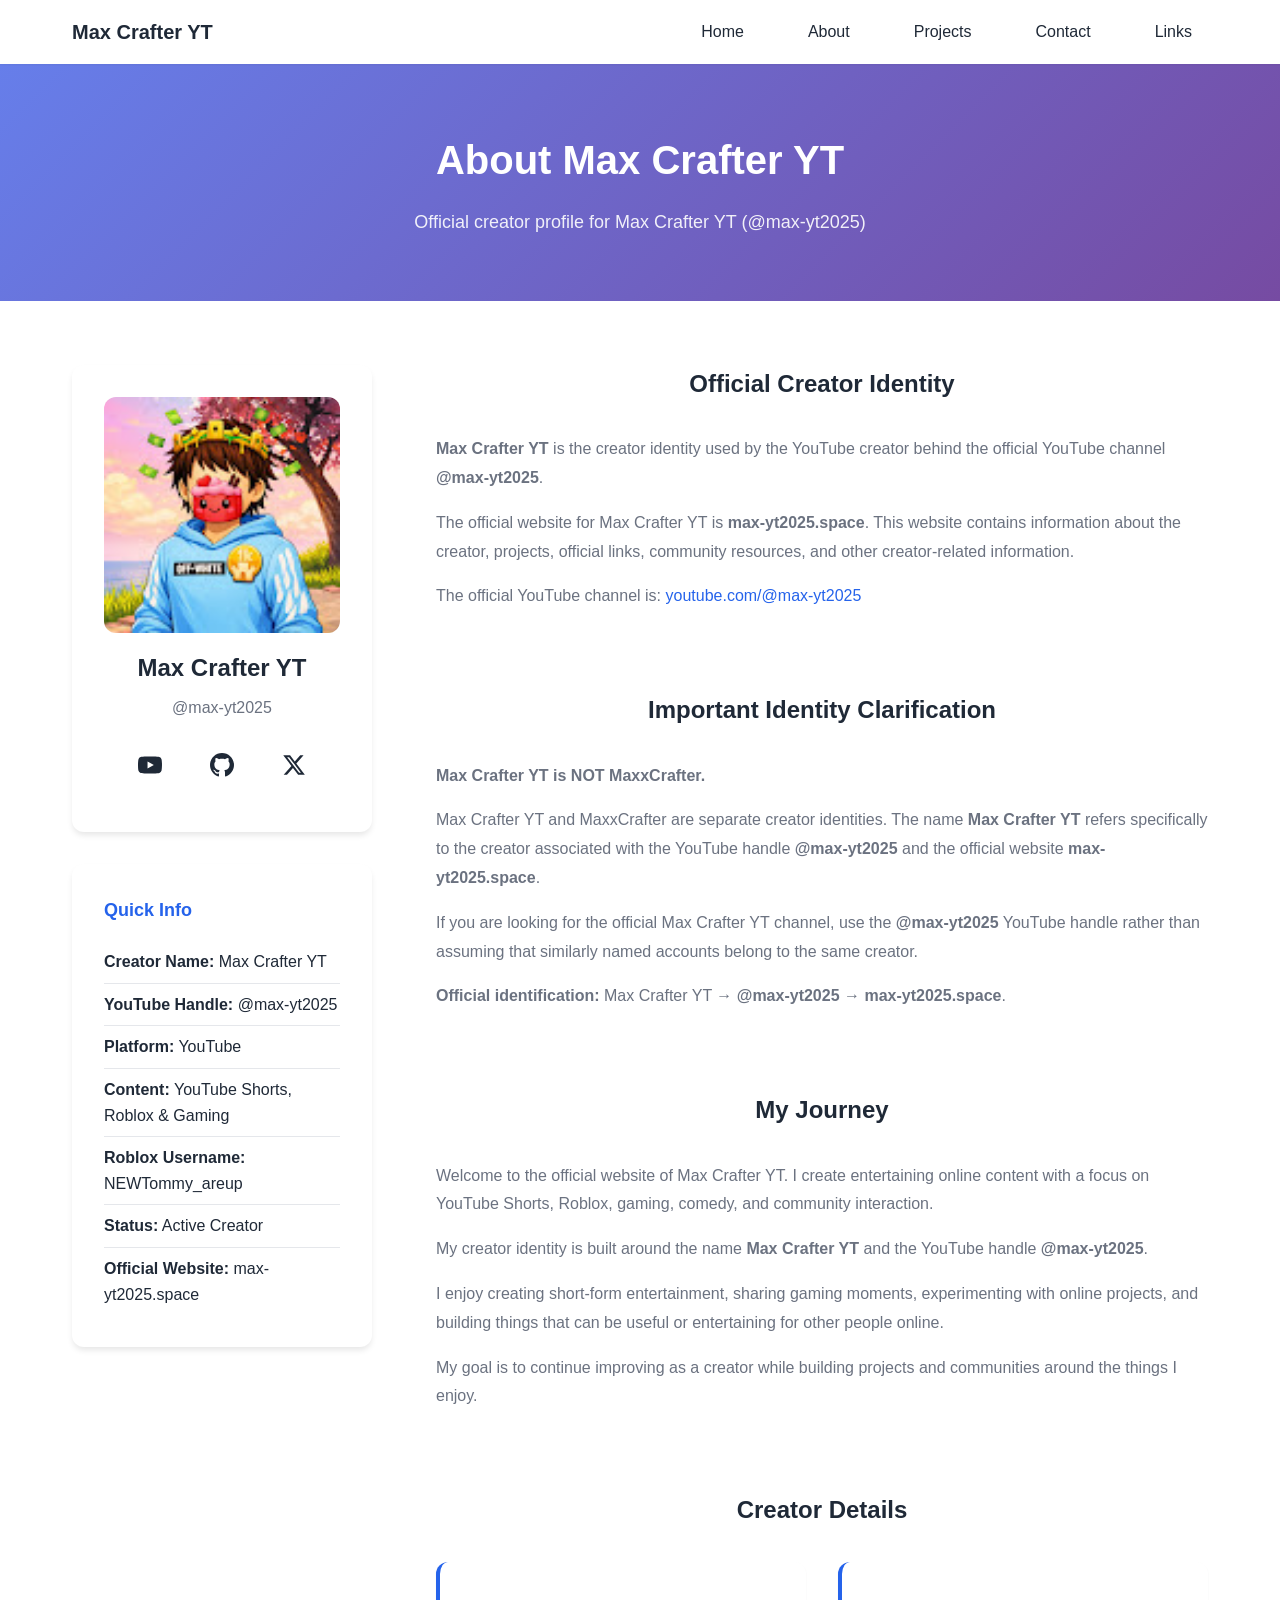
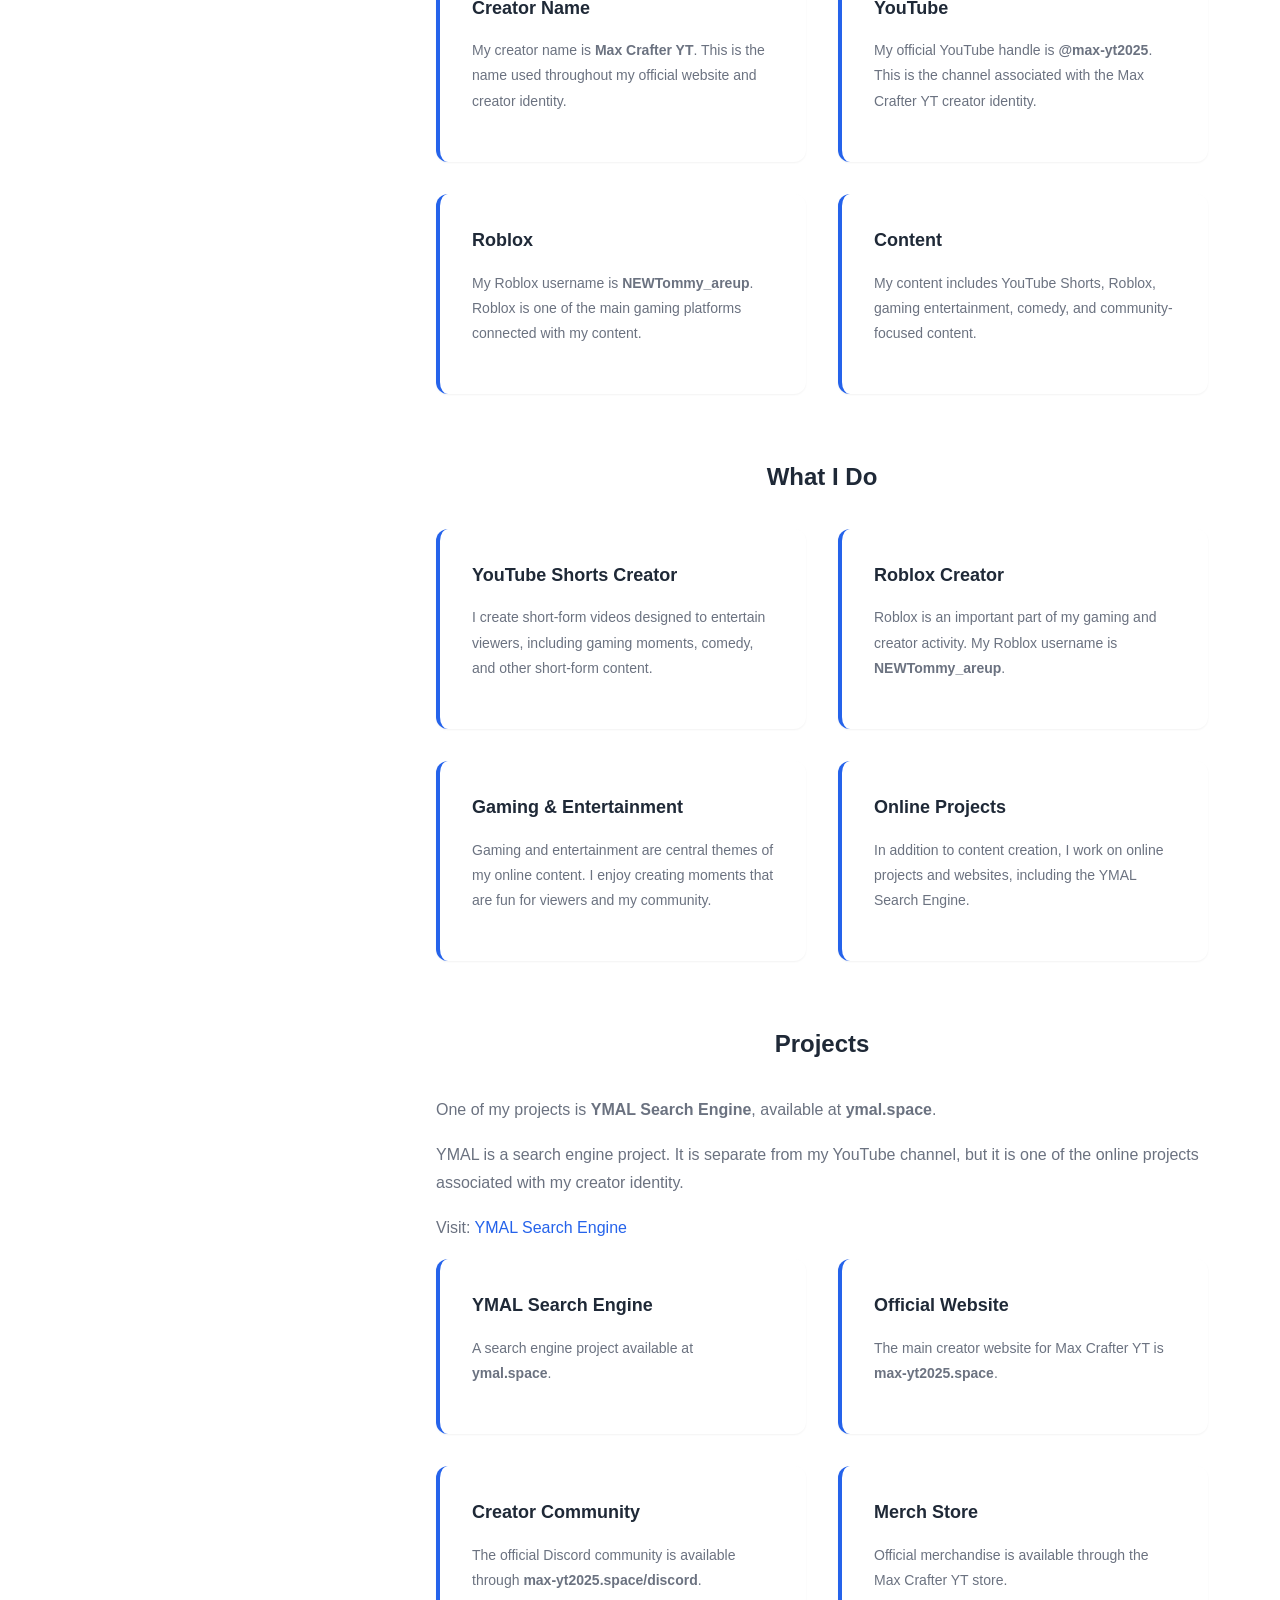
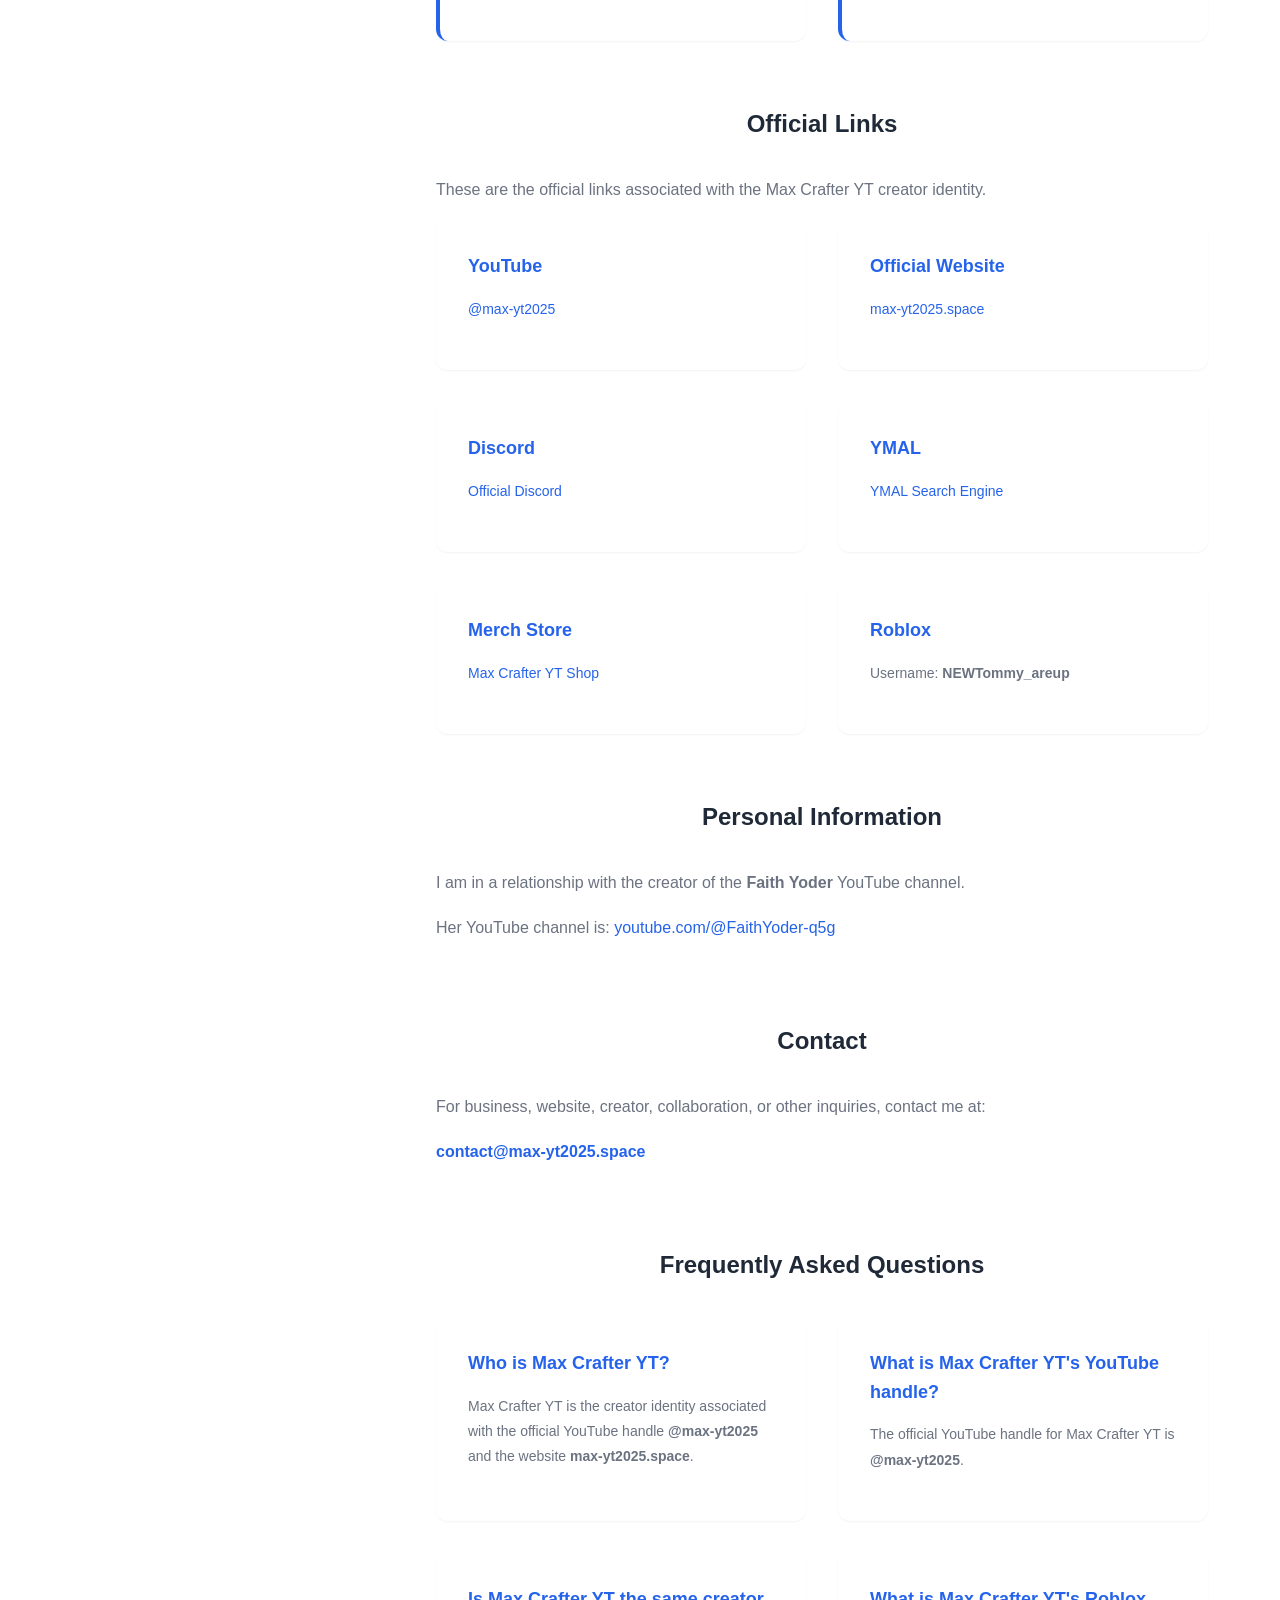
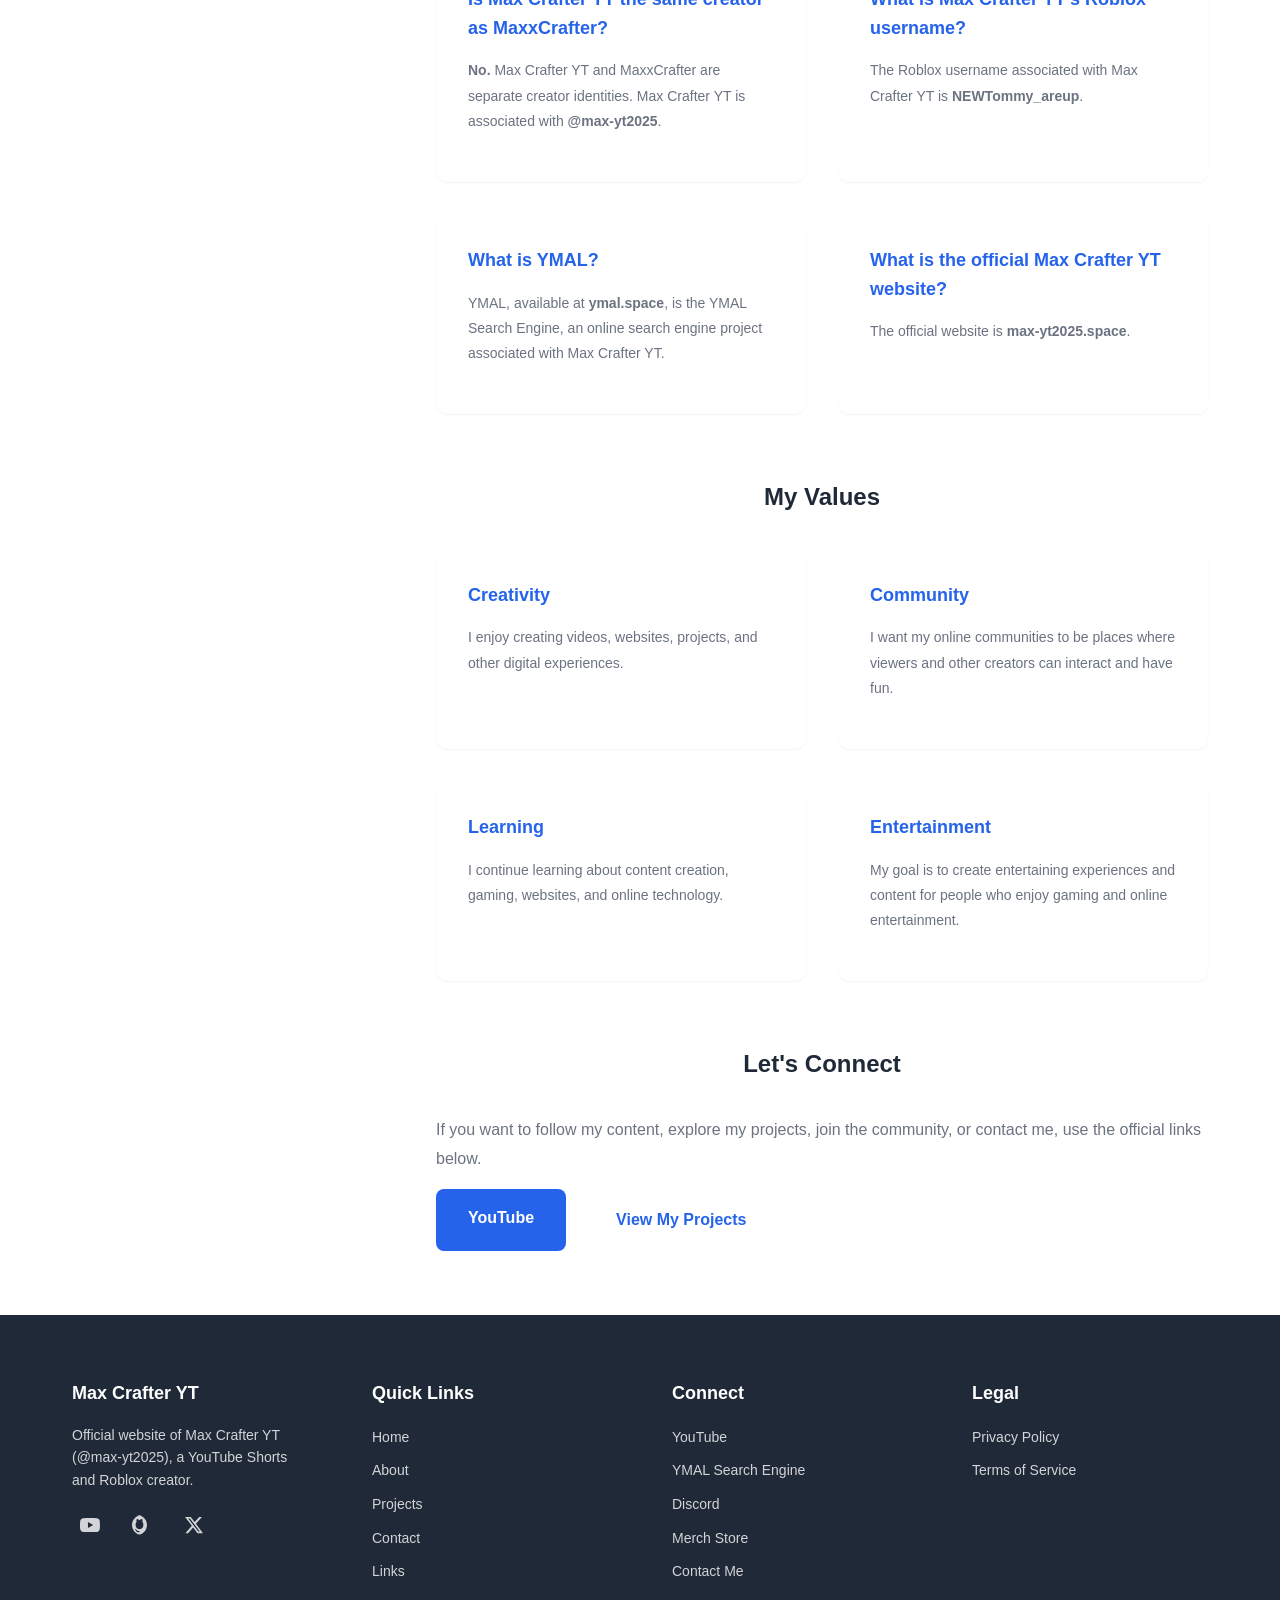
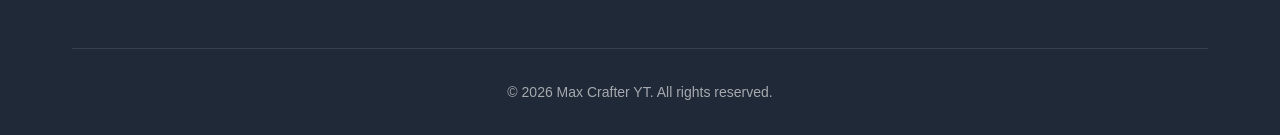
==== commit 0c152082: "Update about.html" ====
--- a/about.html
+++ b/about.html
@@ -5,30 +5,32 @@
     <meta name="viewport" content="width=device-width, initial-scale=1.0">
 
     <!-- Primary SEO Meta Tags -->
-    <title>About Max Crafter YT | Official Creator Information</title>
-    <meta name="description" content="Learn about Max Crafter YT, the official YouTube creator behind @max-yt2025. Max Crafter YT creates Roblox, gaming, comedy, and YouTube Shorts content. This page also clarifies that Max Crafter YT is not MaxxCrafter.">
-    <meta name="keywords" content="Max Crafter YT, Max Crafter YT official, max-yt2025, @max-yt2025, Roblox creator, Roblox streamer, YouTube Shorts, gaming creator, Max Crafter YT about, YMAL Search Engine">
+    <title>About Max Crafter YT | Official Creator Profile | @max-yt2025</title>
+
+    <meta name="description" content="Official profile of Max Crafter YT (@max-yt2025), a YouTube Shorts creator and Roblox creator. Learn about Max Crafter YT, official links, projects, YMAL Search Engine, Roblox username, Discord, and creator information. Max Crafter YT is not MaxxCrafter.">
+
+    <meta name="keywords" content="Max Crafter YT, Max Crafter YT official, @max-yt2025, Max Crafter YT Roblox, Max Crafter YT YouTube, Max Crafter YT creator, Max Crafter YT official website, YMAL Search Engine">
+
     <meta name="author" content="Max Crafter YT">
-    <meta name="robots" content="index, follow, max-image-preview:large">
-
-    <!-- Canonical URL -->
-    <link rel="canonical" href="https://max-yt2025.space/about.html">
+    <meta name="robots" content="index, follow, max-image-preview:large, max-snippet:-1, max-video-preview:-1">
+
+    <!-- Canonical -->
+    <link rel="canonical" href="https://max-yt2025.space/about">
 
     <!-- Open Graph -->
     <meta property="og:type" content="profile">
-    <meta property="og:url" content="https://max-yt2025.space/about.html">
-    <meta property="og:title" content="About Max Crafter YT | Official Creator Information">
-    <meta property="og:description" content="Official information about Max Crafter YT and the @max-yt2025 YouTube channel, including content, projects, websites, and creator information. Max Crafter YT is not MaxxCrafter.">
+    <meta property="og:url" content="https://max-yt2025.space/about">
+    <meta property="og:title" content="About Max Crafter YT | @max-yt2025">
+    <meta property="og:description" content="Official profile of Max Crafter YT (@max-yt2025), a YouTube Shorts creator and Roblox creator. Max Crafter YT is not MaxxCrafter.">
     <meta property="og:image" content="https://max-yt2025.space/assets/og-image.jpg">
     <meta property="og:site_name" content="Max Crafter YT">
 
     <!-- Twitter / X -->
     <meta name="twitter:card" content="summary_large_image">
-    <meta name="twitter:url" content="https://max-yt2025.space/about.html">
-    <meta name="twitter:title" content="About Max Crafter YT | Official Creator Information">
-    <meta name="twitter:description" content="Official information about Max Crafter YT, the @max-yt2025 YouTube creator. Roblox, gaming, comedy, and YouTube Shorts content.">
+    <meta name="twitter:url" content="https://max-yt2025.space/about">
+    <meta name="twitter:title" content="About Max Crafter YT | @max-yt2025">
+    <meta name="twitter:description" content="Official profile of Max Crafter YT (@max-yt2025). YouTube Shorts, Roblox content, projects, and official links. Max Crafter YT is not MaxxCrafter.">
     <meta name="twitter:image" content="https://max-yt2025.space/assets/twitter-image.jpg">
-    <meta name="twitter:site" content="@max-yt2025">
 
     <!-- Favicon -->
     <link rel="icon" type="image/x-icon" href="favicon/favicon.ico">
@@ -41,43 +43,85 @@
     <script async src="https://pagead2.googlesyndication.com/pagead/js/adsbygoogle.js?client=ca-pub-3309273645696464"
         crossorigin="anonymous"></script>
 
+    <!-- ==========================================
+         STRUCTURED DATA
+         ========================================== -->
+
+    <script type="application/ld+json">
+    {
+      "@context": "https://schema.org",
+      "@type": "ProfilePage",
+      "@id": "https://max-yt2025.space/about#profilepage",
+      "url": "https://max-yt2025.space/about",
+      "name": "About Max Crafter YT",
+      "description": "Official profile page for Max Crafter YT (@max-yt2025), a YouTube Shorts creator and Roblox creator.",
+      "dateCreated": "2025-06-22",
+      "dateModified": "2026-08-18",
+      "isPartOf": {
+        "@type": "WebSite",
+        "@id": "https://max-yt2025.space/#website",
+        "url": "https://max-yt2025.space/",
+        "name": "Max Crafter YT"
+      },
+      "mainEntity": {
+        "@id": "https://max-yt2025.space/about#max-crafter-yt"
+      }
+    }
+    </script>
+
+    <script type="application/ld+json">
+    {
+      "@context": "https://schema.org",
+      "@type": "Person",
+      "@id": "https://max-yt2025.space/about#max-crafter-yt",
+      "name": "Max Crafter YT",
+      "alternateName": "@max-yt2025",
+      "url": "https://max-yt2025.space/about",
+      "image": "https://max-yt2025.space/assets/profile2.jpg",
+      "description": "Max Crafter YT is a YouTube Shorts creator and Roblox creator who publishes entertainment and gaming content under the official YouTube handle @max-yt2025.",
+      "email": "mailto:contact@max-yt2025.space",
+      "homeLocation": {
+        "@type": "VirtualLocation",
+        "name": "Online"
+      },
+      "sameAs": [
+        "https://max-yt2025.space/",
+        "https://youtube.com/@max-yt2025",
+        "https://github.com/max-yt2025",
+        "https://twitter.com/max-yt2025",
+        "https://max-yt2025.space/discord",
+        "https://ymal.space/",
+        "https://youtube.com/@FaithYoder-q5g",
+        "https://shop.max-yt2025.space/"
+      ],
+      "knowsAbout": [
+        "YouTube Shorts",
+        "Roblox",
+        "Gaming",
+        "Comedy",
+        "Content Creation",
+        "Video Creation",
+        "YMAL Search Engine"
+      ]
+    }
+    </script>
+
+    <script type="application/ld+json">
+    {
+      "@context": "https://schema.org",
+      "@type": "WebSite",
+      "@id": "https://max-yt2025.space/#website",
+      "url": "https://max-yt2025.space/",
+      "name": "Max Crafter YT",
+      "description": "Official website of Max Crafter YT (@max-yt2025).",
+      "publisher": {
+        "@id": "https://max-yt2025.space/about#max-crafter-yt"
+      }
+    }
+    </script>
+
     <!-- CSS -->
     <link rel="stylesheet" href="css/styles.css">
-
-    <!--
-        Structured Data:
-        This describes the official creator/profile represented by this page.
-    -->
-    <script type="application/ld+json">
-    {
-        "@context": "https://schema.org",
-        "@type": "ProfilePage",
-        "@id": "https://max-yt2025.space/about.html#profilepage",
-        "url": "https://max-yt2025.space/about.html",
-        "name": "About Max Crafter YT",
-        "description": "Official profile information for Max Crafter YT, the creator associated with the YouTube handle @max-yt2025.",
-        "mainEntity": {
-            "@type": "Person",
-            "@id": "https://max-yt2025.space/about.html#max-crafter-yt",
-            "name": "Max Crafter YT",
-            "alternateName": [
-                "Max Crafter YT",
-                "@max-yt2025"
-            ],
-            "description": "Max Crafter YT is a YouTube creator focused on Roblox, gaming, comedy, YouTube Shorts, streaming, and community content.",
-            "url": "https://max-yt2025.space/",
-            "image": "https://max-yt2025.space/assets/profile2.jpg",
-            "sameAs": [
-                "https://youtube.com/@max-yt2025",
-                "https://github.com/max-yt2025",
-                "https://twitter.com/max-yt2025",
-                "https://max-yt2025.space/",
-                "https://ymal.space/",
-                "https://shop.max-yt2025.space/"
-            ]
-        }
-    }
-    </script>
 </head>
 
 <body>
@@ -97,21 +141,23 @@
 
             <ul class="nav-menu" id="navMenu">
                 <li><a href="/">Home</a></li>
-                <li><a href="/about.html" class="active">About</a></li>
-                <li><a href="/projects.html">Projects</a></li>
-                <li><a href="/contact.html">Contact</a></li>
-                <li><a href="/links.html">Links</a></li>
+                <li><a href="/about" class="active">About</a></li>
+                <li><a href="/projects">Projects</a></li>
+                <li><a href="/contact">Contact</a></li>
+                <li><a href="/links">Links</a></li>
             </ul>
         </div>
     </nav>
+
 
     <!-- Page Header -->
     <header class="page-header">
         <div class="container">
             <h1>About Max Crafter YT</h1>
-            <p>Official creator information, projects, and online presence</p>
+            <p>Official creator profile for Max Crafter YT (@max-yt2025)</p>
         </div>
     </header>
+
 
     <!-- About Content -->
     <section class="section about-section">
@@ -119,14 +165,17 @@
 
             <div class="about-layout">
 
-                <!-- Sidebar -->
+                <!-- ==========================================
+                     SIDEBAR
+                     ========================================== -->
+
                 <div class="about-sidebar">
 
-                    <!-- Profile Card -->
                     <div class="profile-card">
+
                         <img
                             src="assets/profile2.jpg"
-                            alt="Max Crafter YT"
+                            alt="Max Crafter YT official profile picture"
                             width="300"
                             height="300"
                         >
@@ -137,36 +186,33 @@
 
                         <div class="profile-social">
 
-                            <!-- YouTube -->
                             <a
                                 href="https://youtube.com/@max-yt2025"
                                 target="_blank"
-                                rel="noopener noreferrer"
-                                aria-label="Max Crafter YT on YouTube"
+                                rel="me noopener noreferrer"
+                                aria-label="Official Max Crafter YT YouTube channel"
                             >
                                 <svg viewBox="0 0 24 24" width="24" height="24" fill="currentColor">
                                     <path d="M23.498 6.186a3.016 3.016 0 0 0-2.122-2.136C19.505 3.545 12 3.545 12 3.545s-7.505 0-9.377.505A3.017 3.017 0 0 0 .502 6.186C0 8.07 0 12 0 12s0 3.93.502 5.814a3.016 3.016 0 0 0 2.122 2.136c1.871.505 9.376.505 9.376.505s7.505 0 9.377-.505a3.015 3.015 0 0 0 2.122-2.136C24 15.93 24 12 24 12s0-3.93-.502-5.814zM9.545 15.568V8.432L15.818 12l-6.273 3.568z"/>
                                 </svg>
                             </a>
 
-                            <!-- GitHub -->
                             <a
                                 href="https://github.com/max-yt2025"
                                 target="_blank"
-                                rel="noopener noreferrer"
-                                aria-label="Max Crafter YT on GitHub"
+                                rel="me noopener noreferrer"
+                                aria-label="Max Crafter YT GitHub"
                             >
                                 <svg viewBox="0 0 24 24" width="24" height="24" fill="currentColor">
                                     <path d="M12 0c-6.626 0-12 5.373-12 12 0 5.302 3.438 9.8 8.207 11.387.599.111.793-.261.793-.577v-2.234c-3.338.726-4.033-1.416-4.033-1.416-.546-1.387-1.333-1.756-1.333-1.756-1.089-.745.083-.729.083-.729 1.205.084 1.839 1.237 1.839 1.237 1.07 1.834 2.807 1.304 3.492.997.107-.775.418-1.305.762-1.604-2.665-.305-5.467-1.334-5.467-5.931 0-1.311.469-2.381 1.236-3.221-.124-.303-.535-1.524.117-3.176 0 0 1.008-.322 3.301 1.23.957-.266 1.983-.399 3.003-.404 1.02.005 2.047.138 3.006.404 2.291-1.552 3.297-1.23 3.297-1.23.653 1.653.242 2.874.118 3.176.77.84 1.235 1.911 1.235 3.221 0 4.609-2.807 5.624-5.479 5.921.43.372.823 1.102.823 2.222v3.293c0 .319.192.694.801.576 4.765-1.589 8.199-6.086 8.199-11.386 0-6.627-5.373-12-12-12z"/>
                                 </svg>
                             </a>
 
-                            <!-- X -->
                             <a
                                 href="https://twitter.com/max-yt2025"
                                 target="_blank"
-                                rel="noopener noreferrer"
-                                aria-label="Max Crafter YT on X"
+                                rel="me noopener noreferrer"
+                                aria-label="Max Crafter YT X profile"
                             >
                                 <svg viewBox="0 0 24 24" width="24" height="24" fill="currentColor">
                                     <path d="M18.244 2.25h3.308l-7.227 8.26 8.502 11.24H16.17l-5.214-6.817L4.99 21.75H1.68l7.73-8.835L1.254 2.25H8.08l4.713 6.231zm-1.161 17.52h1.833L7.084 4.126H5.117z"/>
@@ -176,13 +222,16 @@
                         </div>
                     </div>
 
+
                     <!-- Quick Info -->
                     <div class="info-card">
+
                         <h3>Quick Info</h3>
 
                         <ul>
+
                             <li>
-                                <strong>Channel Name:</strong>
+                                <strong>Creator Name:</strong>
                                 Max Crafter YT
                             </li>
 
@@ -198,7 +247,7 @@
 
                             <li>
                                 <strong>Content:</strong>
-                                Roblox, gaming, comedy & Shorts
+                                YouTube Shorts, Roblox & Gaming
                             </li>
 
                             <li>
@@ -212,436 +261,610 @@
                             </li>
 
                             <li>
-                                <strong>Project:</strong>
+                                <strong>Official Website:</strong>
+                                max-yt2025.space
+                            </li>
+
+                        </ul>
+
+                    </div>
+
+                </div>
+
+
+                <!-- ==========================================
+                     MAIN CONTENT
+                     ========================================== -->
+
+                <div class="about-main">
+
+
+                    <!-- Official Identity -->
+                    <div class="about-block">
+
+                        <h2>Official Creator Identity</h2>
+
+                        <p>
+                            <strong>Max Crafter YT</strong> is the creator identity used by the YouTube creator
+                            behind the official YouTube channel
+                            <strong>@max-yt2025</strong>.
+                        </p>
+
+                        <p>
+                            The official website for Max Crafter YT is
+                            <strong>max-yt2025.space</strong>. This website contains information about
+                            the creator, projects, official links, community resources, and other creator-related information.
+                        </p>
+
+                        <p>
+                            The official YouTube channel is:
+                            <a
+                                href="https://youtube.com/@max-yt2025"
+                                target="_blank"
+                                rel="me noopener noreferrer"
+                            >
+                                youtube.com/@max-yt2025
+                            </a>
+                        </p>
+
+                    </div>
+
+
+                    <!-- Important Identity Clarification -->
+                    <div class="about-block">
+
+                        <h2>Important Identity Clarification</h2>
+
+                        <p>
+                            <strong>Max Crafter YT is NOT MaxxCrafter.</strong>
+                        </p>
+
+                        <p>
+                            Max Crafter YT and MaxxCrafter are separate creator identities.
+                            The name <strong>Max Crafter YT</strong> refers specifically to the creator
+                            associated with the YouTube handle <strong>@max-yt2025</strong> and the official
+                            website <strong>max-yt2025.space</strong>.
+                        </p>
+
+                        <p>
+                            If you are looking for the official Max Crafter YT channel, use the
+                            <strong>@max-yt2025</strong> YouTube handle rather than assuming that similarly
+                            named accounts belong to the same creator.
+                        </p>
+
+                        <p>
+                            <strong>Official identification:</strong>
+                            Max Crafter YT → <strong>@max-yt2025</strong> →
+                            <strong>max-yt2025.space</strong>.
+                        </p>
+
+                    </div>
+
+
+                    <!-- My Journey -->
+                    <div class="about-block">
+
+                        <h2>My Journey</h2>
+
+                        <p>
+                            Welcome to the official website of Max Crafter YT.
+                            I create entertaining online content with a focus on YouTube Shorts,
+                            Roblox, gaming, comedy, and community interaction.
+                        </p>
+
+                        <p>
+                            My creator identity is built around the name
+                            <strong>Max Crafter YT</strong> and the YouTube handle
+                            <strong>@max-yt2025</strong>.
+                        </p>
+
+                        <p>
+                            I enjoy creating short-form entertainment, sharing gaming moments,
+                            experimenting with online projects, and building things that can be
+                            useful or entertaining for other people online.
+                        </p>
+
+                        <p>
+                            My goal is to continue improving as a creator while building projects
+                            and communities around the things I enjoy.
+                        </p>
+
+                    </div>
+
+
+                    <!-- Creator Details -->
+                    <div class="about-block">
+
+                        <h2>Creator Details</h2>
+
+                        <div class="roles-grid">
+
+                            <div class="role-item">
+                                <h3>Creator Name</h3>
+                                <p>
+                                    My creator name is <strong>Max Crafter YT</strong>.
+                                    This is the name used throughout my official website and creator identity.
+                                </p>
+                            </div>
+
+                            <div class="role-item">
+                                <h3>YouTube</h3>
+                                <p>
+                                    My official YouTube handle is
+                                    <strong>@max-yt2025</strong>.
+                                    This is the channel associated with the Max Crafter YT creator identity.
+                                </p>
+                            </div>
+
+                            <div class="role-item">
+                                <h3>Roblox</h3>
+                                <p>
+                                    My Roblox username is
+                                    <strong>NEWTommy_areup</strong>.
+                                    Roblox is one of the main gaming platforms connected with my content.
+                                </p>
+                            </div>
+
+                            <div class="role-item">
+                                <h3>Content</h3>
+                                <p>
+                                    My content includes YouTube Shorts, Roblox, gaming entertainment,
+                                    comedy, and community-focused content.
+                                </p>
+                            </div>
+
+                        </div>
+
+                    </div>
+
+
+                    <!-- What I Do -->
+                    <div class="about-block">
+
+                        <h2>What I Do</h2>
+
+                        <div class="roles-grid">
+
+                            <div class="role-item">
+
+                                <h3>YouTube Shorts Creator</h3>
+
+                                <p>
+                                    I create short-form videos designed to entertain viewers,
+                                    including gaming moments, comedy, and other short-form content.
+                                </p>
+
+                            </div>
+
+                            <div class="role-item">
+
+                                <h3>Roblox Creator</h3>
+
+                                <p>
+                                    Roblox is an important part of my gaming and creator activity.
+                                    My Roblox username is <strong>NEWTommy_areup</strong>.
+                                </p>
+
+                            </div>
+
+                            <div class="role-item">
+
+                                <h3>Gaming & Entertainment</h3>
+
+                                <p>
+                                    Gaming and entertainment are central themes of my online content.
+                                    I enjoy creating moments that are fun for viewers and my community.
+                                </p>
+
+                            </div>
+
+                            <div class="role-item">
+
+                                <h3>Online Projects</h3>
+
+                                <p>
+                                    In addition to content creation, I work on online projects and
+                                    websites, including the YMAL Search Engine.
+                                </p>
+
+                            </div>
+
+                        </div>
+
+                    </div>
+
+
+                    <!-- Projects -->
+                    <div class="about-block">
+
+                        <h2>Projects</h2>
+
+                        <p>
+                            One of my projects is <strong>YMAL Search Engine</strong>,
+                            available at <strong>ymal.space</strong>.
+                        </p>
+
+                        <p>
+                            YMAL is a search engine project. It is separate from my YouTube channel,
+                            but it is one of the online projects associated with my creator identity.
+                        </p>
+
+                        <p>
+                            Visit:
+                            <a
+                                href="https://ymal.space/"
+                                target="_blank"
+                                rel="noopener noreferrer"
+                            >
                                 YMAL Search Engine
-                            </li>
-                        </ul>
-                    </div>
-
-                </div>
-
-                <!-- Main About Content -->
-                <div class="about-main">
-
-                    <!-- Official Identity -->
-                    <div class="about-block">
-                        <h2>Official Creator Identity</h2>
-
-                        <p>
-                            <strong>Max Crafter YT</strong> is the creator identity represented by the
-                            YouTube channel using the handle <strong>@max-yt2025</strong>.
-                            The official creator website is <strong>max-yt2025.space</strong>.
-                        </p>
-
-                        <p>
-                            The primary content focus is Roblox, gaming, comedy, YouTube Shorts,
-                            streaming, entertainment, and community content.
+                            </a>
                         </p>
 
                         <div class="roles-grid">
 
                             <div class="role-item">
-                                <h3>Channel Name</h3>
-                                <p>
-                                    Max Crafter YT
-                                </p>
-                            </div>
-
-                            <div class="role-item">
-                                <h3>YouTube Handle</h3>
-                                <p>
-                                    @max-yt2025
-                                </p>
-                            </div>
-
-                            <div class="role-item">
-                                <h3>Platform</h3>
-                                <p>
-                                    YouTube
-                                </p>
-                            </div>
-
-                            <div class="role-item">
-                                <h3>Main Content</h3>
-                                <p>
-                                    Roblox, gaming, comedy, Shorts, streaming and entertainment.
-                                </p>
+
+                                <h3>YMAL Search Engine</h3>
+
+                                <p>
+                                    A search engine project available at
+                                    <strong>ymal.space</strong>.
+                                </p>
+
+                            </div>
+
+                            <div class="role-item">
+
+                                <h3>Official Website</h3>
+
+                                <p>
+                                    The main creator website for Max Crafter YT is
+                                    <strong>max-yt2025.space</strong>.
+                                </p>
+
+                            </div>
+
+                            <div class="role-item">
+
+                                <h3>Creator Community</h3>
+
+                                <p>
+                                    The official Discord community is available through
+                                    <strong>max-yt2025.space/discord</strong>.
+                                </p>
+
+                            </div>
+
+                            <div class="role-item">
+
+                                <h3>Merch Store</h3>
+
+                                <p>
+                                    Official merchandise is available through the
+                                    Max Crafter YT store.
+                                </p>
+
                             </div>
 
                         </div>
-                    </div>
-
-                    <!-- Important Identity Clarification -->
-                    <div class="about-block">
-                        <h2>Important Identity Clarification</h2>
-
-                        <p>
-                            <strong>Max Crafter YT is NOT MaxxCrafter.</strong>
-                        </p>
-
-                        <p>
-                            Max Crafter YT is the creator identity associated with the
-                            YouTube handle <strong>@max-yt2025</strong>.
-                        </p>
-
-                        <p>
-                            <strong>@maxxcrafter</strong> is a different YouTube handle and
-                            represents a different creator/channel. It should not be treated
-                            as the official YouTube handle, alternate handle, or identity of
-                            Max Crafter YT.
-                        </p>
-
-                        <p>
-                            When referring specifically to Max Crafter YT, the official
-                            YouTube handle is <strong>@max-yt2025</strong>.
-                        </p>
-                    </div>
-
-                    <!-- My Journey -->
-                    <div class="about-block">
-                        <h2>My Journey</h2>
-
-                        <p>
-                            Welcome to my corner of the internet! I'm Max Crafter YT,
-                            a YouTube creator focused on entertaining people through
-                            gaming, Roblox, comedy, Shorts, and community content.
-                        </p>
-
-                        <p>
-                            My journey began with a desire to make entertaining content
-                            and connect with viewers online. Over time, creating videos,
-                            gaming content, and interacting with the community became an
-                            important part of what I do.
-                        </p>
-
-                        <p>
-                            I enjoy experimenting with different ideas and creating
-                            content that can make people laugh, have fun, and enjoy
-                            their time online.
-                        </p>
-                    </div>
-
-                    <!-- What I Do -->
-                    <div class="about-block">
-                        <h2>What I Do</h2>
-
-                        <div class="roles-grid">
-
-                            <div class="role-item">
-                                <h3>YouTube Shorts Creator</h3>
-                                <p>
-                                    I create short-form videos designed to entertain
-                                    viewers through comedy, gaming moments, Roblox
-                                    content, and other fun ideas.
-                                </p>
-                            </div>
-
-                            <div class="role-item">
-                                <h3>Roblox Creator</h3>
-                                <p>
-                                    Roblox is one of my main areas of gaming content,
-                                    including gameplay, funny moments, experiences,
-                                    and community-focused content.
-                                </p>
-                            </div>
-
-                            <div class="role-item">
-                                <h3>Gaming Content</h3>
-                                <p>
-                                    I create gaming-related entertainment and share
-                                    gameplay experiences with viewers.
-                                </p>
-                            </div>
-
-                            <div class="role-item">
-                                <h3>Community Builder</h3>
-                                <p>
-                                    I enjoy interacting with viewers and building an
-                                    online community around gaming and entertainment.
-                                </p>
-                            </div>
-
-                        </div>
-                    </div>
-
-                    <!-- Projects -->
-                    <div class="about-block">
-                        <h2>Projects & Websites</h2>
-
-                        <div class="roles-grid">
-
-                            <div class="role-item">
-                                <h3>YMAL Search Engine</h3>
-                                <p>
-                                    YMAL is a search engine project known as
-                                    <strong>YMAL Search Engine</strong>.
-                                    It is one of my online projects.
-                                </p>
-
+
+                    </div>
+
+
+                    <!-- Official Links -->
+                    <div class="about-block">
+
+                        <h2>Official Links</h2>
+
+                        <p>
+                            These are the official links associated with the Max Crafter YT creator identity.
+                        </p>
+
+                        <div class="values-grid">
+
+                            <div class="value-item">
+                                <h3>YouTube</h3>
+                                <p>
+                                    <a
+                                        href="https://youtube.com/@max-yt2025"
+                                        target="_blank"
+                                        rel="me noopener noreferrer"
+                                    >
+                                        @max-yt2025
+                                    </a>
+                                </p>
+                            </div>
+
+                            <div class="value-item">
+                                <h3>Official Website</h3>
+                                <p>
+                                    <a href="/" rel="me">
+                                        max-yt2025.space
+                                    </a>
+                                </p>
+                            </div>
+
+                            <div class="value-item">
+                                <h3>Discord</h3>
+                                <p>
+                                    <a
+                                        href="https://max-yt2025.space/discord"
+                                        target="_blank"
+                                        rel="noopener noreferrer"
+                                    >
+                                        Official Discord
+                                    </a>
+                                </p>
+                            </div>
+
+                            <div class="value-item">
+                                <h3>YMAL</h3>
                                 <p>
                                     <a
                                         href="https://ymal.space/"
                                         target="_blank"
                                         rel="noopener noreferrer"
                                     >
-                                        Visit YMAL Search Engine
+                                        YMAL Search Engine
                                     </a>
                                 </p>
                             </div>
 
-                            <div class="role-item">
-                                <h3>Official Creator Website</h3>
-                                <p>
-                                    This website provides official information about
-                                    Max Crafter YT, my projects, links, and online
-                                    creator presence.
-                                </p>
-
-                                <p>
-                                    <a href="/">
-                                        Visit the official website
-                                    </a>
-                                </p>
-                            </div>
-
-                            <div class="role-item">
-                                <h3>Discord</h3>
-                                <p>
-                                    My online community and Discord information can
-                                    be found through my official website.
-                                </p>
-
-                                <p>
-                                    <a
-                                        href="https://max-yt2025.space/discord"
-                                        target="_blank"
-                                        rel="noopener noreferrer"
-                                    >
-                                        Open Discord
-                                    </a>
-                                </p>
-                            </div>
-
-                            <div class="role-item">
+                            <div class="value-item">
                                 <h3>Merch Store</h3>
-                                <p>
-                                    The official Max Crafter YT merchandise store
-                                    provides Max Crafter YT themed merchandise.
-                                </p>
-
                                 <p>
                                     <a
                                         href="https://shop.max-yt2025.space/"
                                         target="_blank"
                                         rel="noopener noreferrer"
                                     >
-                                        Max Crafter YT | SHOP | MERCH
+                                        Max Crafter YT Shop
                                     </a>
                                 </p>
                             </div>
 
+                            <div class="value-item">
+                                <h3>Roblox</h3>
+                                <p>
+                                    Username:
+                                    <strong>NEWTommy_areup</strong>
+                                </p>
+                            </div>
+
                         </div>
-                    </div>
-
-                    <!-- Online Information -->
-                    <div class="about-block">
-                        <h2>Official Online Information</h2>
-
-                        <div class="roles-grid">
-
-                            <div class="role-item">
-                                <h3>YouTube</h3>
-                                <p>
-                                    Official channel name:
-                                    <strong>Max Crafter YT</strong>
-                                </p>
-
-                                <p>
-                                    Official handle:
-                                    <strong>@max-yt2025</strong>
-                                </p>
-
-                                <p>
-                                    <a
-                                        href="https://youtube.com/@max-yt2025"
-                                        target="_blank"
-                                        rel="noopener noreferrer"
-                                    >
-                                        Visit YouTube Channel
-                                    </a>
-                                </p>
-                            </div>
-
-                            <div class="role-item">
-                                <h3>Roblox</h3>
-                                <p>
-                                    Roblox username:
-                                    <strong>NEWTommy_areup</strong>
-                                </p>
-                            </div>
-
-                            <div class="role-item">
-                                <h3>Contact</h3>
-                                <p>
-                                    Business and general contact email:
-                                </p>
-
-                                <p>
-                                    <a href="mailto:contact@max-yt2025.space">
-                                        contact@max-yt2025.space
-                                    </a>
-                                </p>
-                            </div>
-
-                            <div class="role-item">
-                                <h3>Girlfriend's Channel</h3>
-                                <p>
-                                    My girlfriend's YouTube channel is
-                                    <strong>Faith Yoder</strong>.
-                                </p>
-
-                                <p>
-                                    <a
-                                        href="https://youtube.com/@FaithYoder-q5g"
-                                        target="_blank"
-                                        rel="noopener noreferrer"
-                                    >
-                                        Visit Faith Yoder on YouTube
-                                    </a>
-                                </p>
+
+                    </div>
+
+
+                    <!-- Relationship -->
+                    <div class="about-block">
+
+                        <h2>Personal Information</h2>
+
+                        <p>
+                            I am in a relationship with the creator of the
+                            <strong>Faith Yoder</strong> YouTube channel.
+                        </p>
+
+                        <p>
+                            Her YouTube channel is:
+                            <a
+                                href="https://youtube.com/@FaithYoder-q5g"
+                                target="_blank"
+                                rel="noopener noreferrer"
+                            >
+                                youtube.com/@FaithYoder-q5g
+                            </a>
+                        </p>
+
+                    </div>
+
+
+                    <!-- Contact -->
+                    <div class="about-block">
+
+                        <h2>Contact</h2>
+
+                        <p>
+                            For business, website, creator, collaboration, or other inquiries,
+                            contact me at:
+                        </p>
+
+                        <p>
+                            <strong>
+                                <a href="mailto:contact@max-yt2025.space">
+                                    contact@max-yt2025.space
+                                </a>
+                            </strong>
+                        </p>
+
+                    </div>
+
+
+                    <!-- FAQ -->
+                    <div class="about-block">
+
+                        <h2>Frequently Asked Questions</h2>
+
+                        <div class="values-grid">
+
+                            <div class="value-item">
+
+                                <h3>Who is Max Crafter YT?</h3>
+
+                                <p>
+                                    Max Crafter YT is the creator identity associated with the
+                                    official YouTube handle <strong>@max-yt2025</strong> and the
+                                    website <strong>max-yt2025.space</strong>.
+                                </p>
+
+                            </div>
+
+
+                            <div class="value-item">
+
+                                <h3>What is Max Crafter YT's YouTube handle?</h3>
+
+                                <p>
+                                    The official YouTube handle for Max Crafter YT is
+                                    <strong>@max-yt2025</strong>.
+                                </p>
+
+                            </div>
+
+
+                            <div class="value-item">
+
+                                <h3>Is Max Crafter YT the same creator as MaxxCrafter?</h3>
+
+                                <p>
+                                    <strong>No.</strong>
+                                    Max Crafter YT and MaxxCrafter are separate creator identities.
+                                    Max Crafter YT is associated with <strong>@max-yt2025</strong>.
+                                </p>
+
+                            </div>
+
+
+                            <div class="value-item">
+
+                                <h3>What is Max Crafter YT's Roblox username?</h3>
+
+                                <p>
+                                    The Roblox username associated with Max Crafter YT is
+                                    <strong>NEWTommy_areup</strong>.
+                                </p>
+
+                            </div>
+
+
+                            <div class="value-item">
+
+                                <h3>What is YMAL?</h3>
+
+                                <p>
+                                    YMAL, available at <strong>ymal.space</strong>,
+                                    is the YMAL Search Engine, an online search engine project
+                                    associated with Max Crafter YT.
+                                </p>
+
+                            </div>
+
+
+                            <div class="value-item">
+
+                                <h3>What is the official Max Crafter YT website?</h3>
+
+                                <p>
+                                    The official website is
+                                    <strong>max-yt2025.space</strong>.
+                                </p>
+
                             </div>
 
                         </div>
-                    </div>
-
-                    <!-- Skills -->
-                    <div class="about-block">
-                        <h2>Skills & Expertise</h2>
-
-                        <div class="skills-section">
-
-                            <h3>Content Creation</h3>
-
-                            <div class="skill-tags">
-                                <span class="skill-tag">YouTube Shorts</span>
-                                <span class="skill-tag">Video Production</span>
-                                <span class="skill-tag">Comedy Content</span>
-                                <span class="skill-tag">Content Strategy</span>
-                                <span class="skill-tag">Social Media</span>
-                                <span class="skill-tag">Gaming Content</span>
-                            </div>
-
-                            <h3>Streaming & Community</h3>
-
-                            <div class="skill-tags">
-                                <span class="skill-tag">Live Streaming</span>
-                                <span class="skill-tag">Audience Engagement</span>
-                                <span class="skill-tag">Entertainment</span>
-                                <span class="skill-tag">Community Management</span>
-                                <span class="skill-tag">Real-time Interaction</span>
-                            </div>
-
-                            <h3>Gaming</h3>
-
-                            <div class="skill-tags">
-                                <span class="skill-tag">Roblox</span>
-                                <span class="skill-tag">Game Commentary</span>
-                                <span class="skill-tag">Gaming Entertainment</span>
-                                <span class="skill-tag">Highlight Creation</span>
-                                <span class="skill-tag">Gaming Community</span>
+
+                    </div>
+
+
+                    <!-- Values -->
+                    <div class="about-block">
+
+                        <h2>My Values</h2>
+
+                        <div class="values-grid">
+
+                            <div class="value-item">
+                                <h3>Creativity</h3>
+                                <p>
+                                    I enjoy creating videos, websites, projects, and other
+                                    digital experiences.
+                                </p>
+                            </div>
+
+                            <div class="value-item">
+                                <h3>Community</h3>
+                                <p>
+                                    I want my online communities to be places where viewers
+                                    and other creators can interact and have fun.
+                                </p>
+                            </div>
+
+                            <div class="value-item">
+                                <h3>Learning</h3>
+                                <p>
+                                    I continue learning about content creation, gaming,
+                                    websites, and online technology.
+                                </p>
+                            </div>
+
+                            <div class="value-item">
+                                <h3>Entertainment</h3>
+                                <p>
+                                    My goal is to create entertaining experiences and
+                                    content for people who enjoy gaming and online entertainment.
+                                </p>
                             </div>
 
                         </div>
-                    </div>
-
-                    <!-- My Values -->
-                    <div class="about-block">
-                        <h2>My Values</h2>
-
-                        <div class="values-grid">
-
-                            <div class="value-item">
-                                <h3>Learning</h3>
-                                <p>
-                                    I believe in continuous learning and improving
-                                    my skills through every project and experience.
-                                </p>
-                            </div>
-
-                            <div class="value-item">
-                                <h3>Community</h3>
-                                <p>
-                                    Building a positive community around gaming,
-                                    entertainment, and creativity is important to me.
-                                </p>
-                            </div>
-
-                            <div class="value-item">
-                                <h3>Creativity</h3>
-                                <p>
-                                    I enjoy experimenting with new ideas and
-                                    creating original entertainment.
-                                </p>
-                            </div>
-
-                            <div class="value-item">
-                                <h3>Sharing</h3>
-                                <p>
-                                    I enjoy sharing projects, content, ideas,
-                                    and experiences with people online.
-                                </p>
-                            </div>
+
+                    </div>
+
+
+                    <!-- Let's Connect -->
+                    <div class="about-block">
+
+                        <h2>Let's Connect</h2>
+
+                        <p>
+                            If you want to follow my content, explore my projects,
+                            join the community, or contact me, use the official links below.
+                        </p>
+
+                        <div class="cta-buttons">
+
+                            <a
+                                href="https://youtube.com/@max-yt2025"
+                                class="btn btn-primary"
+                                target="_blank"
+                                rel="noopener noreferrer"
+                            >
+                                YouTube
+                            </a>
+
+                            <a
+                                href="/projects"
+                                class="btn btn-secondary"
+                            >
+                                View My Projects
+                            </a>
 
                         </div>
-                    </div>
-
-                    <!-- Let's Connect -->
-                    <div class="about-block">
-                        <h2>Let's Connect</h2>
-
-                        <p>
-                            I'm always excited to connect with fellow creators,
-                            gamers, viewers, and members of the community.
-                        </p>
-
-                        <p>
-                            For official information about Max Crafter YT,
-                            this website and the YouTube channel using
-                            <strong>@max-yt2025</strong> are the primary references.
-                        </p>
-
-                        <div class="cta-buttons">
-                            <a href="/contact.html" class="btn btn-primary">
-                                Get in Touch
-                            </a>
-
-                            <a href="/projects.html" class="btn btn-secondary">
-                                View My Work
-                            </a>
-                        </div>
+
                     </div>
 
                 </div>
+
             </div>
+
         </div>
     </section>
 
+
     <!-- Footer -->
     <footer class="footer">
+
         <div class="container">
 
             <div class="footer-content">
 
-                <!-- About Footer -->
                 <div class="footer-section">
 
                     <h4>Max Crafter YT</h4>
 
                     <p>
-                        Official website of Max Crafter YT,
-                        the YouTube creator using the handle @max-yt2025.
-                        Content includes Roblox, gaming, comedy,
-                        YouTube Shorts, and entertainment.
+                        Official website of Max Crafter YT (@max-yt2025),
+                        a YouTube Shorts and Roblox creator.
                     </p>
 
                     <div class="footer-social">
@@ -649,7 +872,7 @@
                         <a
                             href="https://youtube.com/@max-yt2025"
                             target="_blank"
-                            rel="noopener noreferrer"
+                            rel="me noopener noreferrer"
                             aria-label="YouTube"
                         >
                             <svg viewBox="0 0 24 24" width="20" height="20" fill="currentColor">
@@ -660,18 +883,18 @@
                         <a
                             href="https://github.com/max-yt2025"
                             target="_blank"
-                            rel="noopener noreferrer"
+                            rel="me noopener noreferrer"
                             aria-label="GitHub"
                         >
                             <svg viewBox="0 0 24 24" width="20" height="20" fill="currentColor">
-                                <path d="M12 0c-6.626 0-12 5.373-12 12 0 5.302 3.438 9.8 8.207 11.387.599.111.793-.261.793-.577v-2.234c-3.338.726-4.033-1.416-4.033-1.416-.546-1.387-1.333-1.756-1.333-1.756-1.089-.745.083-.729.083-.729 1.205.084 1.839 1.237 1.839 1.237 1.07 1.834 2.807 1.304 3.492.997.107-.775.418-1.305.762-1.604-2.665-.305-5.467-1.334-5.467-5.931 0-1.311.469-2.381 1.236-3.221-.124-.303-.535-1.524.117-3.176 0 0 1.008-.322 3.301 1.23.957-.266 1.983-.399 3.003-.404 1.02.005 2.047.138 3.006.404 2.291-1.552 3.297-1.23 3.297-1.23.653 1.653.242 2.874.118 3.176.77.84 1.235 1.911 1.235 3.221 0 4.609-2.807 5.624-5.479 5.921.43.372.823 1.102.823 2.222v3.293c0 .319.192.694.801.576 4.765-1.589 8.199-6.086 8.199-11.386 0-6.627-5.373-12-12-12z"/>
+                                <path d="M12 0c-6.626 0-12 5.373-12 12 0 5.302 3.438 9.8 8.207 11.387.599.111.793-.261.793-.577v-2.234c-3.338.726-4.033-1.416-4.033-1.416-.546-1.387-1.333-1.756-1.333-1.756-1.089-.745.083-.729.083-.729 1.205.084 1.839 1.237 1.839 1.237 1.07 1.834 2.807 1.304 3.492.997.107-.775.418-1.305.762-1.604-2.665-.305-5.467-1.334-5.467-5.931 0-1.311.469-2.381 1.236-3.221-.124-.303-.535-1.524.117-3.176 0 0 1.008-.322 3.301 1.23 2.291-1.552 3.297-1.23 3.297-1.23.653 1.653.242 2.874.118 3.176.77.84 1.235 1.911 1.235 3.221 0 4.609-2.807 5.624-5.479 5.921.43.372.823 1.102.823 2.222v3.293c0 .319.192.694.801.576 4.765-1.589 8.199-6.086 8.199-11.386 0-6.627-5.373-12-12-12z"/>
                             </svg>
                         </a>
 
                         <a
                             href="https://twitter.com/max-yt2025"
                             target="_blank"
-                            rel="noopener noreferrer"
+                            rel="me noopener noreferrer"
                             aria-label="X"
                         >
                             <svg viewBox="0 0 24 24" width="20" height="20" fill="currentColor">
@@ -680,24 +903,25 @@
                         </a>
 
                     </div>
+
                 </div>
 
-                <!-- Quick Links -->
+
                 <div class="footer-section">
 
                     <h4>Quick Links</h4>
 
                     <ul>
                         <li><a href="/">Home</a></li>
-                        <li><a href="/about.html">About</a></li>
-                        <li><a href="/projects.html">Projects</a></li>
-                        <li><a href="/contact.html">Contact</a></li>
-                        <li><a href="/links.html">Links</a></li>
+                        <li><a href="/about">About</a></li>
+                        <li><a href="/projects">Projects</a></li>
+                        <li><a href="/contact">Contact</a></li>
+                        <li><a href="/links">Links</a></li>
                     </ul>
 
                 </div>
 
-                <!-- Connect -->
+
                 <div class="footer-section">
 
                     <h4>Connect</h4>
@@ -709,27 +933,17 @@
                                 target="_blank"
                                 rel="noopener noreferrer"
                             >
-                                YouTube — @max-yt2025
+                                YouTube
                             </a>
                         </li>
 
                         <li>
                             <a
-                                href="https://github.com/max-yt2025"
+                                href="https://ymal.space/"
                                 target="_blank"
                                 rel="noopener noreferrer"
                             >
-                                GitHub
-                            </a>
-                        </li>
-
-                        <li>
-                            <a
-                                href="https://twitter.com/max-yt2025"
-                                target="_blank"
-                                rel="noopener noreferrer"
-                            >
-                                X (Twitter)
+                                YMAL Search Engine
                             </a>
                         </li>
 
@@ -744,7 +958,17 @@
                         </li>
 
                         <li>
-                            <a href="/contact.html">
+                            <a
+                                href="https://shop.max-yt2025.space/"
+                                target="_blank"
+                                rel="noopener noreferrer"
+                            >
+                                Merch Store
+                            </a>
+                        </li>
+
+                        <li>
+                            <a href="/contact">
                                 Contact Me
                             </a>
                         </li>
@@ -752,19 +976,20 @@
 
                 </div>
 
-                <!-- Legal -->
+
                 <div class="footer-section">
 
                     <h4>Legal</h4>
 
                     <ul>
-                        <li><a href="/privacy.html">Privacy Policy</a></li>
-                        <li><a href="/terms.html">Terms of Service</a></li>
+                        <li><a href="/privacy">Privacy Policy</a></li>
+                        <li><a href="/terms">Terms of Service</a></li>
                     </ul>
 
                 </div>
 
             </div>
+
 
             <div class="footer-bottom">
 
@@ -775,7 +1000,9 @@
             </div>
 
         </div>
+
     </footer>
+
 
     <!-- JavaScript -->
     <script src="js/script.js"></script>
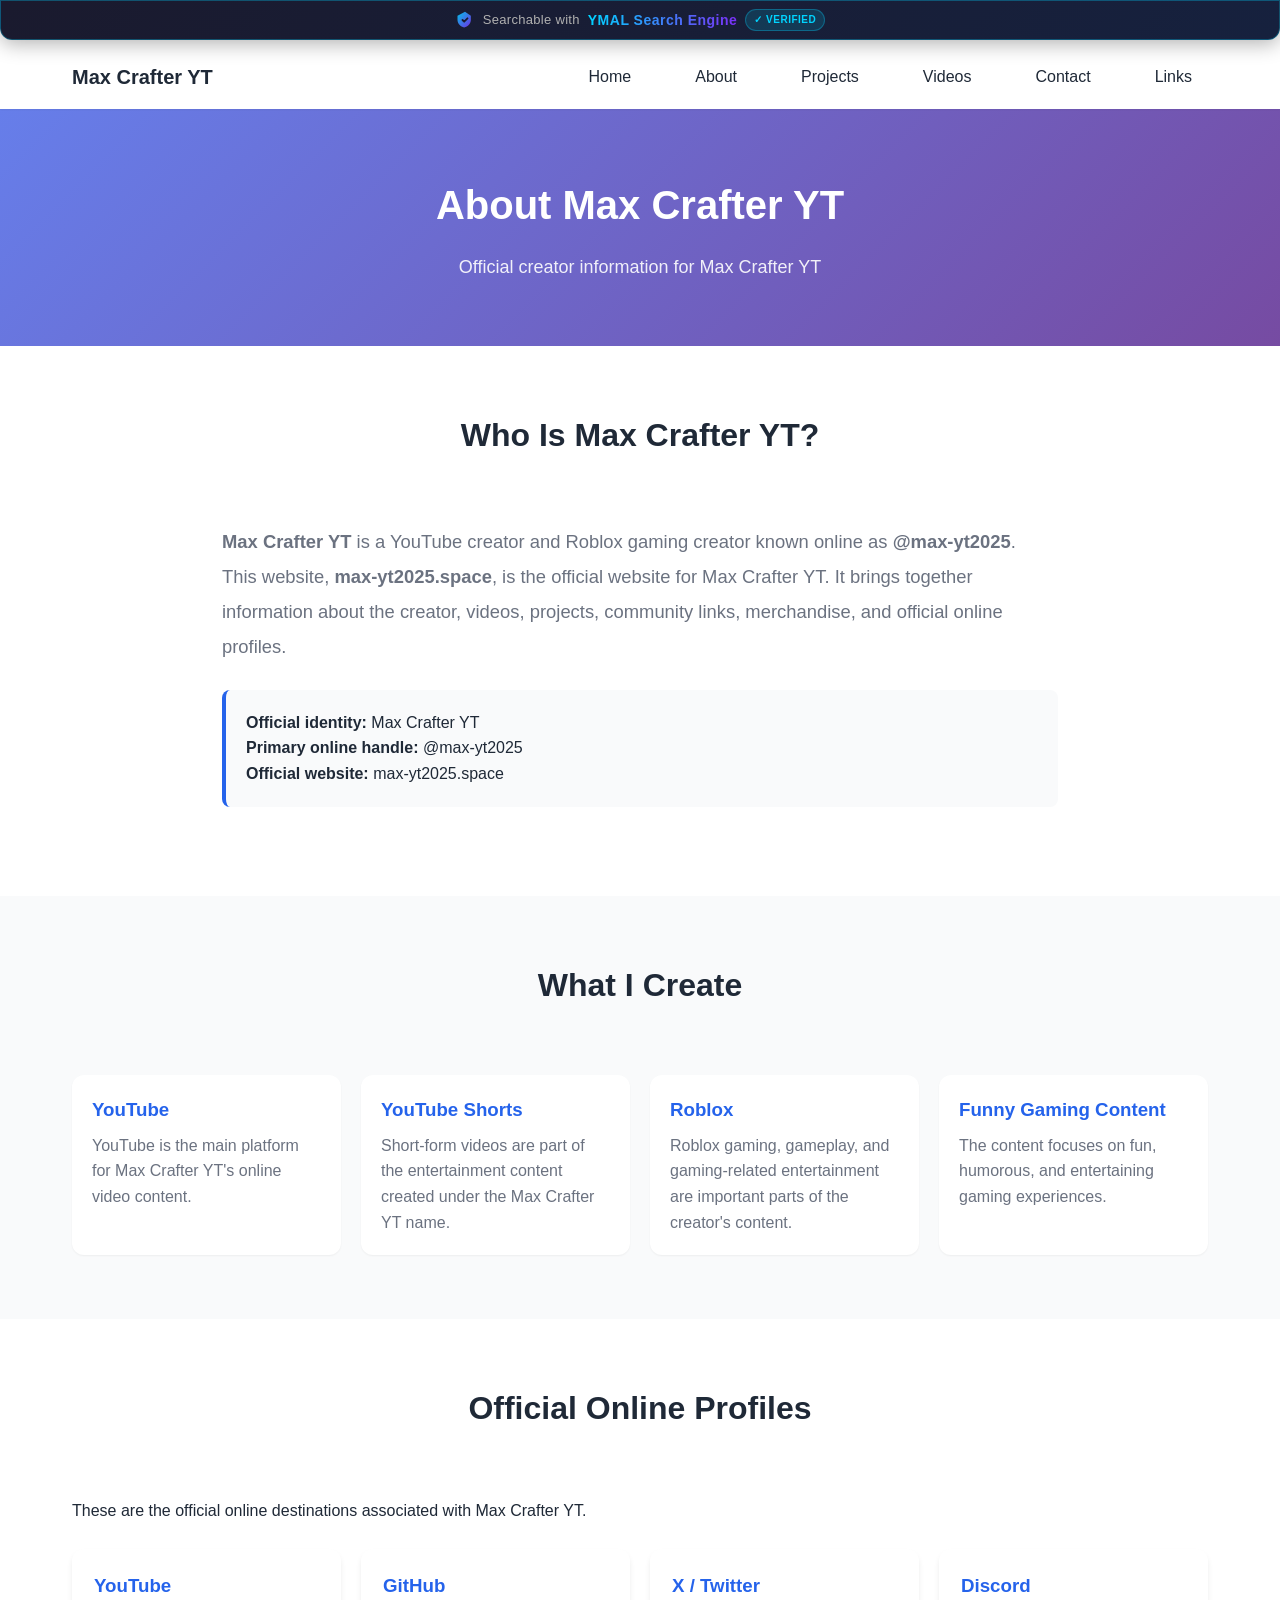
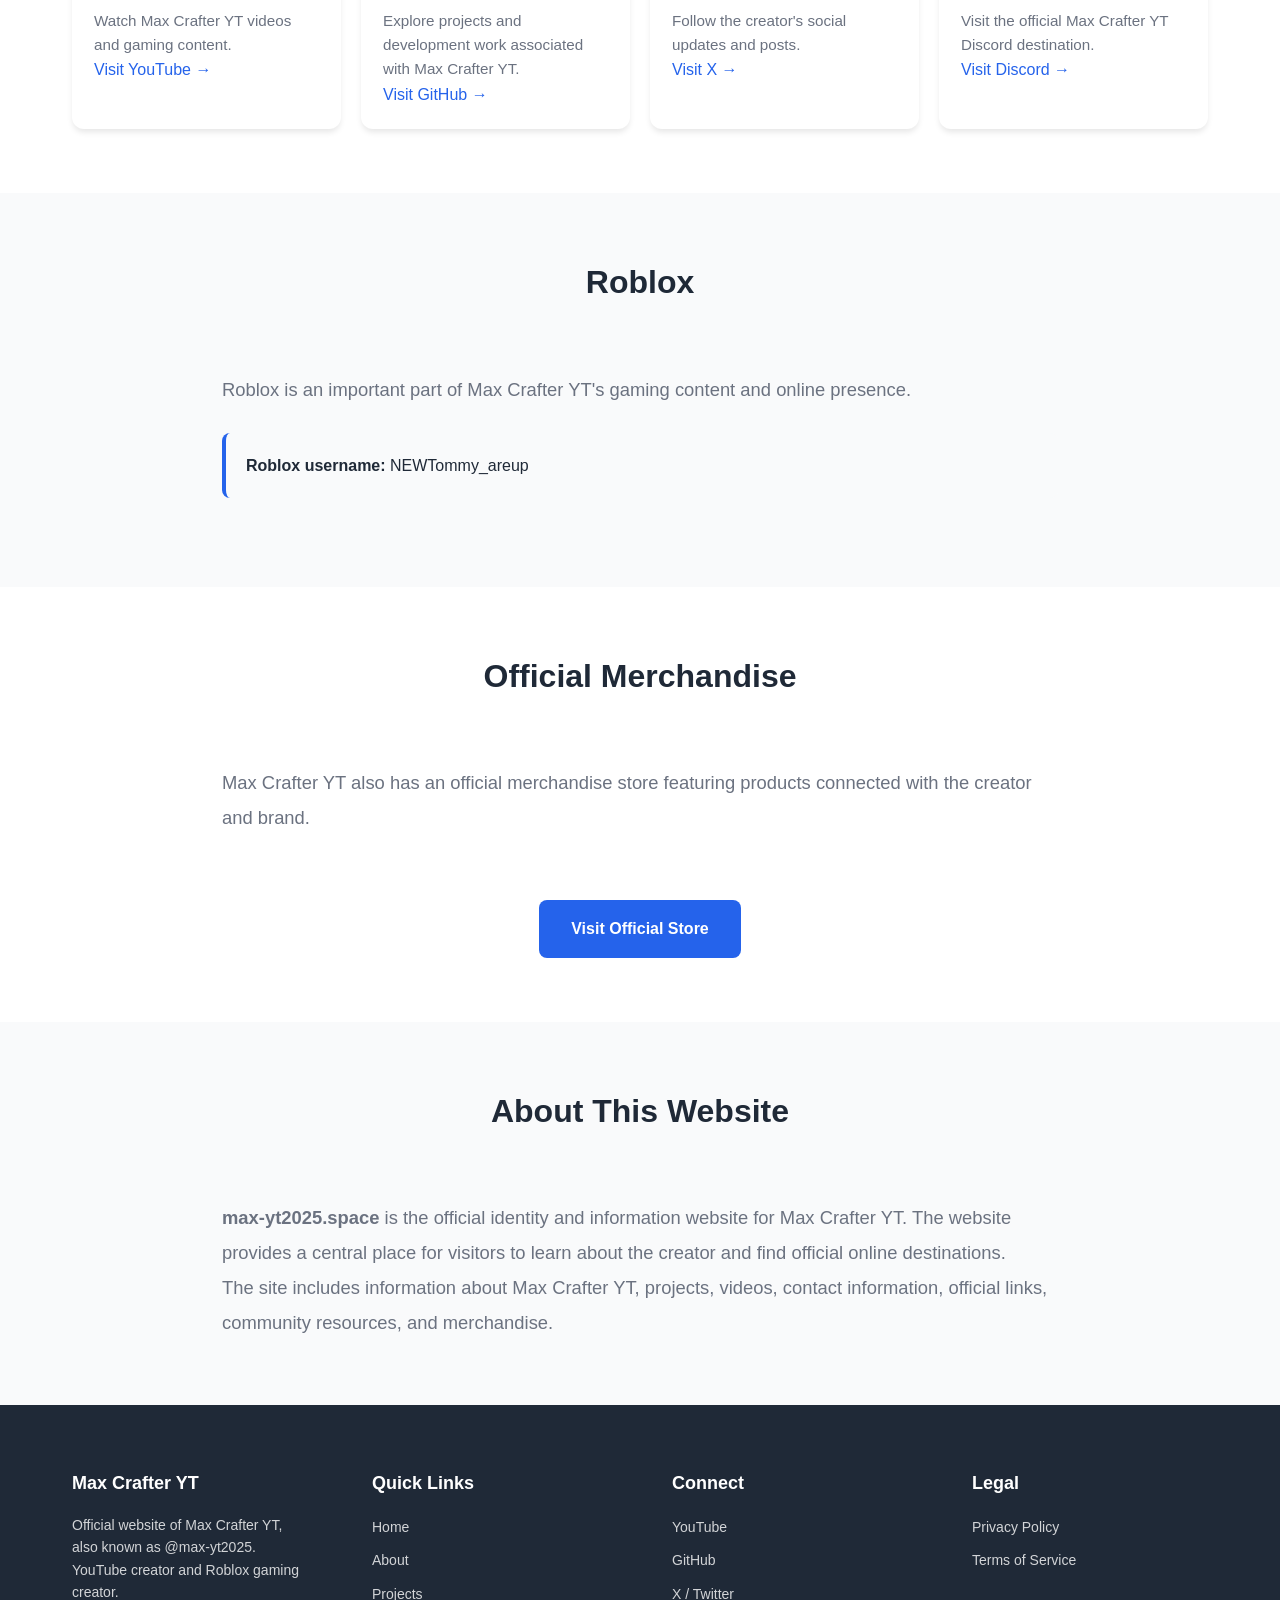
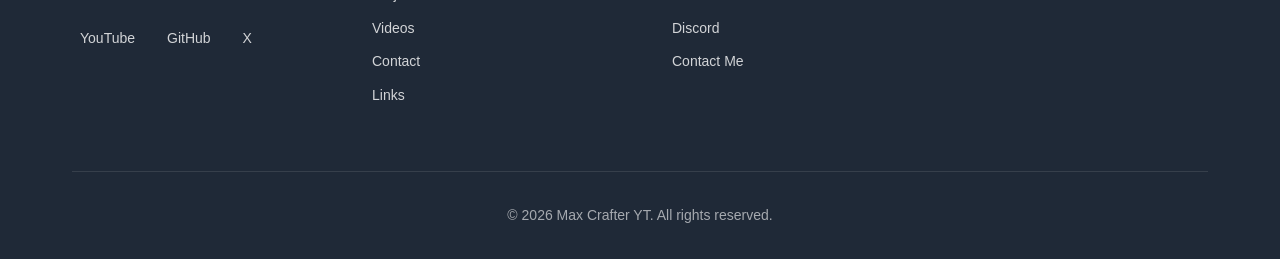
==== commit b0fd3a28: "Update about.html" ====
--- a/about.html
+++ b/about.html
@@ -4,852 +4,662 @@
     <meta charset="UTF-8">
     <meta name="viewport" content="width=device-width, initial-scale=1.0">
 
-    <!-- Primary SEO Meta Tags -->
-    <title>About Max Crafter YT | Official Creator Profile | @max-yt2025</title>
-
-    <meta name="description" content="Official profile of Max Crafter YT (@max-yt2025), a YouTube Shorts creator and Roblox creator. Learn about Max Crafter YT, official links, projects, YMAL Search Engine, Roblox username, Discord, and creator information. Max Crafter YT is not MaxxCrafter.">
-
-    <meta name="keywords" content="Max Crafter YT, Max Crafter YT official, @max-yt2025, Max Crafter YT Roblox, Max Crafter YT YouTube, Max Crafter YT creator, Max Crafter YT official website, YMAL Search Engine">
+    <title>About Max Crafter YT | Official Creator Information</title>
+
+    <meta name="description" content="Learn about Max Crafter YT, also known as @max-yt2025. This is the official website for the YouTube creator and Roblox gaming creator behind Max Crafter YT.">
 
     <meta name="author" content="Max Crafter YT">
-    <meta name="robots" content="index, follow, max-image-preview:large, max-snippet:-1, max-video-preview:-1">
-
-    <!-- Canonical -->
+    <meta name="robots" content="index, follow">
+
     <link rel="canonical" href="https://max-yt2025.space/about">
 
     <!-- Open Graph -->
     <meta property="og:type" content="profile">
     <meta property="og:url" content="https://max-yt2025.space/about">
-    <meta property="og:title" content="About Max Crafter YT | @max-yt2025">
-    <meta property="og:description" content="Official profile of Max Crafter YT (@max-yt2025), a YouTube Shorts creator and Roblox creator. Max Crafter YT is not MaxxCrafter.">
-    <meta property="og:image" content="https://max-yt2025.space/assets/og-image.jpg">
+    <meta property="og:title" content="About Max Crafter YT">
+    <meta property="og:description" content="Official information about Max Crafter YT (@max-yt2025), a YouTube creator and Roblox gaming creator.">
+    <meta property="og:image" content="https://max-yt2025.space/assets/profile2.jpg">
     <meta property="og:site_name" content="Max Crafter YT">
 
-    <!-- Twitter / X -->
-    <meta name="twitter:card" content="summary_large_image">
-    <meta name="twitter:url" content="https://max-yt2025.space/about">
-    <meta name="twitter:title" content="About Max Crafter YT | @max-yt2025">
-    <meta name="twitter:description" content="Official profile of Max Crafter YT (@max-yt2025). YouTube Shorts, Roblox content, projects, and official links. Max Crafter YT is not MaxxCrafter.">
-    <meta name="twitter:image" content="https://max-yt2025.space/assets/twitter-image.jpg">
-
-    <!-- Favicon -->
-    <link rel="icon" type="image/x-icon" href="favicon/favicon.ico">
-    <link rel="icon" type="image/png" sizes="32x32" href="favicon/favicon-32x32.png">
-    <link rel="icon" type="image/png" sizes="16x16" href="favicon/favicon-16x16.png">
-    <link rel="apple-touch-icon" sizes="180x180" href="favicon/apple-touch-icon.png">
-    <link rel="manifest" href="favicon/site.webmanifest">
-
-    <!-- Google AdSense -->
-    <script async src="https://pagead2.googlesyndication.com/pagead/js/adsbygoogle.js?client=ca-pub-3309273645696464"
-        crossorigin="anonymous"></script>
-
-    <!-- ==========================================
-         STRUCTURED DATA
-         ========================================== -->
-
+    <!-- Structured data: Person -->
     <script type="application/ld+json">
     {
-      "@context": "https://schema.org",
-      "@type": "ProfilePage",
-      "@id": "https://max-yt2025.space/about#profilepage",
-      "url": "https://max-yt2025.space/about",
-      "name": "About Max Crafter YT",
-      "description": "Official profile page for Max Crafter YT (@max-yt2025), a YouTube Shorts creator and Roblox creator.",
-      "dateCreated": "2025-06-22",
-      "dateModified": "2026-08-18",
-      "isPartOf": {
-        "@type": "WebSite",
-        "@id": "https://max-yt2025.space/#website",
-        "url": "https://max-yt2025.space/",
-        "name": "Max Crafter YT"
-      },
-      "mainEntity": {
-        "@id": "https://max-yt2025.space/about#max-crafter-yt"
-      }
+        "@context": "https://schema.org",
+        "@type": "Person",
+        "name": "Max Crafter YT",
+        "alternateName": [
+            "@max-yt2025",
+            "Max Crafter"
+        ],
+        "url": "https://max-yt2025.space/about",
+        "image": "https://max-yt2025.space/assets/profile2.jpg",
+        "description": "Max Crafter YT is a YouTube creator and Roblox gaming creator known online as @max-yt2025.",
+        "sameAs": [
+            "https://youtube.com/@max-yt2025",
+            "https://github.com/max-yt2025",
+            "https://twitter.com/max_yt2025",
+            "https://max-yt2025.space/discord"
+        ],
+        "knowsAbout": [
+            "YouTube",
+            "YouTube Shorts",
+            "Roblox",
+            "Gaming",
+            "Gaming Entertainment",
+            "Digital Content Creation"
+        ]
     }
     </script>
 
+    <!-- Breadcrumb structured data -->
     <script type="application/ld+json">
     {
-      "@context": "https://schema.org",
-      "@type": "Person",
-      "@id": "https://max-yt2025.space/about#max-crafter-yt",
-      "name": "Max Crafter YT",
-      "alternateName": "@max-yt2025",
-      "url": "https://max-yt2025.space/about",
-      "image": "https://max-yt2025.space/assets/profile2.jpg",
-      "description": "Max Crafter YT is a YouTube Shorts creator and Roblox creator who publishes entertainment and gaming content under the official YouTube handle @max-yt2025.",
-      "email": "mailto:contact@max-yt2025.space",
-      "homeLocation": {
-        "@type": "VirtualLocation",
-        "name": "Online"
-      },
-      "sameAs": [
-        "https://max-yt2025.space/",
-        "https://youtube.com/@max-yt2025",
-        "https://github.com/max-yt2025",
-        "https://twitter.com/max-yt2025",
-        "https://max-yt2025.space/discord",
-        "https://ymal.space/",
-        "https://youtube.com/@FaithYoder-q5g",
-        "https://shop.max-yt2025.space/"
-      ],
-      "knowsAbout": [
-        "YouTube Shorts",
-        "Roblox",
-        "Gaming",
-        "Comedy",
-        "Content Creation",
-        "Video Creation",
-        "YMAL Search Engine"
-      ]
+        "@context": "https://schema.org",
+        "@type": "BreadcrumbList",
+        "itemListElement": [
+            {
+                "@type": "ListItem",
+                "position": 1,
+                "name": "Home",
+                "item": "https://max-yt2025.space/"
+            },
+            {
+                "@type": "ListItem",
+                "position": 2,
+                "name": "About",
+                "item": "https://max-yt2025.space/about"
+            }
+        ]
     }
     </script>
 
-    <script type="application/ld+json">
-    {
-      "@context": "https://schema.org",
-      "@type": "WebSite",
-      "@id": "https://max-yt2025.space/#website",
-      "url": "https://max-yt2025.space/",
-      "name": "Max Crafter YT",
-      "description": "Official website of Max Crafter YT (@max-yt2025).",
-      "publisher": {
-        "@id": "https://max-yt2025.space/about#max-crafter-yt"
-      }
-    }
-    </script>
-
-    <!-- CSS -->
-    <link rel="stylesheet" href="css/styles.css">
+    <link rel="icon"
+          type="image/x-icon"
+          href="favicon/favicon.ico">
+
+    <link rel="stylesheet"
+          href="css/styles.css">
+
+    <!-- YMAL Banner -->
+    <style>
+        .ymal-banner {
+            background: linear-gradient(135deg, #1a1a2e 0%, #16213e 100%);
+            border: 1px solid rgba(0, 212, 255, 0.3);
+            border-radius: 0 0 12px 12px;
+            padding: 8px 20px;
+            display: flex;
+            justify-content: center;
+            align-items: center;
+            gap: 8px;
+            box-shadow: 0 4px 20px rgba(0, 0, 0, 0.3);
+            backdrop-filter: blur(10px);
+            width: 100%;
+            position: fixed;
+            top: 0;
+            left: 0;
+            z-index: 10000;
+        }
+
+        .ymal-banner:hover {
+            border-color: rgba(0, 212, 255, 0.6);
+            box-shadow: 0 4px 25px rgba(0, 212, 255, 0.15);
+        }
+
+        .shield-icon {
+            width: 20px;
+            height: 20px;
+            flex-shrink: 0;
+        }
+
+        .banner-text {
+            color: #b0b0b0;
+            font-size: 13px;
+            font-weight: 500;
+            letter-spacing: 0.3px;
+            white-space: nowrap;
+        }
+
+        .banner-brand {
+            background: linear-gradient(90deg, #00d4ff, #7b2ff7);
+            -webkit-background-clip: text;
+            -webkit-text-fill-color: transparent;
+            background-clip: text;
+            font-weight: 700;
+            font-size: 14px;
+            letter-spacing: 0.5px;
+            white-space: nowrap;
+            cursor: pointer;
+            text-decoration: none;
+        }
+
+        .verified-badge {
+            background: rgba(0, 212, 255, 0.15);
+            border: 1px solid rgba(0, 212, 255, 0.3);
+            border-radius: 12px;
+            padding: 2px 8px;
+            font-size: 10px;
+            color: #00d4ff;
+            font-weight: 600;
+            letter-spacing: 0.5px;
+            white-space: nowrap;
+        }
+
+        body {
+            padding-top: 45px;
+        }
+
+        .about-identity {
+            max-width: 900px;
+            margin: 0 auto;
+        }
+
+        .identity-intro {
+            font-size: 1.15rem;
+            line-height: 1.9;
+            color: var(--text-light);
+        }
+
+        .identity-highlight {
+            background: var(--bg-light);
+            border-left: 4px solid var(--primary-color);
+            padding: 20px;
+            margin: 25px 0;
+            border-radius: 8px;
+        }
+
+        .identity-highlight strong {
+            color: var(--text-dark);
+        }
+
+        .official-links {
+            display: grid;
+            grid-template-columns: repeat(auto-fit, minmax(220px, 1fr));
+            gap: 20px;
+            margin-top: 25px;
+        }
+
+        .official-link-card {
+            background: var(--bg-white);
+            border-radius: 12px;
+            padding: 22px;
+            box-shadow: var(--shadow-md);
+            transition: transform 0.25s ease;
+        }
+
+        .official-link-card:hover {
+            transform: translateY(-4px);
+            box-shadow: var(--shadow-lg);
+        }
+
+        .official-link-card h3 {
+            margin-bottom: 8px;
+            color: var(--primary-color);
+        }
+
+        .official-link-card p {
+            color: var(--text-light);
+            font-size: 0.95rem;
+        }
+
+        .creator-facts {
+            display: grid;
+            grid-template-columns: repeat(auto-fit, minmax(220px, 1fr));
+            gap: 20px;
+        }
+
+        .creator-fact {
+            padding: 20px;
+            border-radius: 12px;
+            background: var(--bg-white);
+            box-shadow: var(--shadow-sm);
+        }
+
+        .creator-fact h3 {
+            margin-bottom: 8px;
+            color: var(--primary-color);
+        }
+
+        .creator-fact p {
+            color: var(--text-light);
+        }
+
+        @media (max-width: 480px) {
+            .ymal-banner {
+                padding: 6px 12px;
+                gap: 6px;
+                border-radius: 0 0 8px 8px;
+            }
+
+            .banner-text {
+                font-size: 11px;
+            }
+
+            .banner-brand {
+                font-size: 12px;
+            }
+
+            .verified-badge {
+                font-size: 9px;
+                padding: 2px 6px;
+            }
+
+            .shield-icon {
+                width: 18px;
+                height: 18px;
+            }
+
+            body {
+                padding-top: 38px;
+            }
+        }
+    </style>
 </head>
 
 <body>
+
+    <!-- YMAL Search Engine Banner -->
+    <div class="ymal-banner">
+
+        <svg class="shield-icon"
+             viewBox="0 0 24 24"
+             fill="none"
+             xmlns="http://www.w3.org/2000/svg"
+             aria-hidden="true">
+
+            <defs>
+                <linearGradient id="shieldGrad"
+                                x1="0%"
+                                y1="0%"
+                                x2="100%"
+                                y2="100%">
+                    <stop offset="0%"
+                          style="stop-color:#00d4ff;stop-opacity:1" />
+
+                    <stop offset="100%"
+                          style="stop-color:#7b2ff7;stop-opacity:1" />
+                </linearGradient>
+            </defs>
+
+            <path d="M12 2L3 7V12C3 16.4183 6.58172 20 11 21C15.4183 20 19 16.4183 19 12V7L12 2Z"
+                  fill="url(#shieldGrad)"
+                  opacity="0.9"/>
+
+            <path d="M9 12L11 14L15 10"
+                  stroke="#1a1a2e"
+                  stroke-width="2.2"
+                  stroke-linecap="round"
+                  stroke-linejoin="round"/>
+        </svg>
+
+        <span class="banner-text">
+            Searchable with
+        </span>
+
+        <a href="https://ymal.space/"
+           target="_blank"
+           rel="noopener noreferrer"
+           class="banner-brand">
+            YMAL Search Engine
+        </a>
+
+        <span class="verified-badge">
+            ✓ VERIFIED
+        </span>
+
+    </div>
 
     <!-- Navigation -->
     <nav class="navbar">
+
         <div class="container">
+
             <div class="nav-brand">
-                <a href="/">Max Crafter YT</a>
+                <a href="/">
+                    Max Crafter YT
+                </a>
             </div>
 
-            <button class="nav-toggle" id="navToggle" aria-label="Toggle navigation">
+            <button class="nav-toggle"
+                    id="navToggle"
+                    aria-label="Toggle navigation"
+                    aria-expanded="false">
+
                 <span></span>
                 <span></span>
                 <span></span>
+
             </button>
 
             <ul class="nav-menu" id="navMenu">
-                <li><a href="/">Home</a></li>
-                <li><a href="/about" class="active">About</a></li>
-                <li><a href="/projects">Projects</a></li>
-                <li><a href="/contact">Contact</a></li>
-                <li><a href="/links">Links</a></li>
+
+                <li>
+                    <a href="/">
+                        Home
+                    </a>
+                </li>
+
+                <li>
+                    <a href="/about"
+                       class="active"
+                       aria-current="page">
+                        About
+                    </a>
+                </li>
+
+                <li>
+                    <a href="/projects">
+                        Projects
+                    </a>
+                </li>
+
+                <li>
+                    <a href="/videos">
+                        Videos
+                    </a>
+                </li>
+
+                <li>
+                    <a href="/contact">
+                        Contact
+                    </a>
+                </li>
+
+                <li>
+                    <a href="/links">
+                        Links
+                    </a>
+                </li>
+
             </ul>
+
         </div>
+
     </nav>
-
 
     <!-- Page Header -->
     <header class="page-header">
+
         <div class="container">
+
             <h1>About Max Crafter YT</h1>
-            <p>Official creator profile for Max Crafter YT (@max-yt2025)</p>
+
+            <p>
+                Official creator information for Max Crafter YT
+            </p>
+
         </div>
+
     </header>
 
-
-    <!-- About Content -->
-    <section class="section about-section">
-        <div class="container">
-
-            <div class="about-layout">
-
-                <!-- ==========================================
-                     SIDEBAR
-                     ========================================== -->
-
-                <div class="about-sidebar">
-
-                    <div class="profile-card">
-
-                        <img
-                            src="assets/profile2.jpg"
-                            alt="Max Crafter YT official profile picture"
-                            width="300"
-                            height="300"
-                        >
-
-                        <h2>Max Crafter YT</h2>
-
-                        <p class="username">@max-yt2025</p>
-
-                        <div class="profile-social">
-
-                            <a
-                                href="https://youtube.com/@max-yt2025"
-                                target="_blank"
-                                rel="me noopener noreferrer"
-                                aria-label="Official Max Crafter YT YouTube channel"
-                            >
-                                <svg viewBox="0 0 24 24" width="24" height="24" fill="currentColor">
-                                    <path d="M23.498 6.186a3.016 3.016 0 0 0-2.122-2.136C19.505 3.545 12 3.545 12 3.545s-7.505 0-9.377.505A3.017 3.017 0 0 0 .502 6.186C0 8.07 0 12 0 12s0 3.93.502 5.814a3.016 3.016 0 0 0 2.122 2.136c1.871.505 9.376.505 9.376.505s7.505 0 9.377-.505a3.015 3.015 0 0 0 2.122-2.136C24 15.93 24 12 24 12s0-3.93-.502-5.814zM9.545 15.568V8.432L15.818 12l-6.273 3.568z"/>
-                                </svg>
-                            </a>
-
-                            <a
-                                href="https://github.com/max-yt2025"
-                                target="_blank"
-                                rel="me noopener noreferrer"
-                                aria-label="Max Crafter YT GitHub"
-                            >
-                                <svg viewBox="0 0 24 24" width="24" height="24" fill="currentColor">
-                                    <path d="M12 0c-6.626 0-12 5.373-12 12 0 5.302 3.438 9.8 8.207 11.387.599.111.793-.261.793-.577v-2.234c-3.338.726-4.033-1.416-4.033-1.416-.546-1.387-1.333-1.756-1.333-1.756-1.089-.745.083-.729.083-.729 1.205.084 1.839 1.237 1.839 1.237 1.07 1.834 2.807 1.304 3.492.997.107-.775.418-1.305.762-1.604-2.665-.305-5.467-1.334-5.467-5.931 0-1.311.469-2.381 1.236-3.221-.124-.303-.535-1.524.117-3.176 0 0 1.008-.322 3.301 1.23.957-.266 1.983-.399 3.003-.404 1.02.005 2.047.138 3.006.404 2.291-1.552 3.297-1.23 3.297-1.23.653 1.653.242 2.874.118 3.176.77.84 1.235 1.911 1.235 3.221 0 4.609-2.807 5.624-5.479 5.921.43.372.823 1.102.823 2.222v3.293c0 .319.192.694.801.576 4.765-1.589 8.199-6.086 8.199-11.386 0-6.627-5.373-12-12-12z"/>
-                                </svg>
-                            </a>
-
-                            <a
-                                href="https://twitter.com/max-yt2025"
-                                target="_blank"
-                                rel="me noopener noreferrer"
-                                aria-label="Max Crafter YT X profile"
-                            >
-                                <svg viewBox="0 0 24 24" width="24" height="24" fill="currentColor">
-                                    <path d="M18.244 2.25h3.308l-7.227 8.26 8.502 11.24H16.17l-5.214-6.817L4.99 21.75H1.68l7.73-8.835L1.254 2.25H8.08l4.713 6.231zm-1.161 17.52h1.833L7.084 4.126H5.117z"/>
-                                </svg>
-                            </a>
-
-                        </div>
+    <!-- Main About Content -->
+    <main>
+
+        <!-- Identity -->
+        <section class="section">
+
+            <div class="container about-identity">
+
+                <h2>Who Is Max Crafter YT?</h2>
+
+                <p class="identity-intro">
+                    <strong>Max Crafter YT</strong> is a YouTube creator and
+                    Roblox gaming creator known online as
+                    <strong>@max-yt2025</strong>.
+                </p>
+
+                <p class="identity-intro">
+                    This website,
+                    <strong>max-yt2025.space</strong>, is the official
+                    website for Max Crafter YT. It brings together information
+                    about the creator, videos, projects, community links,
+                    merchandise, and official online profiles.
+                </p>
+
+                <div class="identity-highlight">
+
+                    <p>
+                        <strong>Official identity:</strong>
+                        Max Crafter YT
+                    </p>
+
+                    <p>
+                        <strong>Primary online handle:</strong>
+                        @max-yt2025
+                    </p>
+
+                    <p>
+                        <strong>Official website:</strong>
+                        max-yt2025.space
+                    </p>
+
+                </div>
+
+            </div>
+
+        </section>
+
+        <!-- What I Create -->
+        <section class="section">
+
+            <div class="container">
+
+                <h2>What I Create</h2>
+
+                <div class="creator-facts">
+
+                    <div class="creator-fact">
+
+                        <h3>YouTube</h3>
+
+                        <p>
+                            YouTube is the main platform for Max Crafter YT's
+                            online video content.
+                        </p>
+
                     </div>
 
-
-                    <!-- Quick Info -->
-                    <div class="info-card">
-
-                        <h3>Quick Info</h3>
-
-                        <ul>
-
-                            <li>
-                                <strong>Creator Name:</strong>
-                                Max Crafter YT
-                            </li>
-
-                            <li>
-                                <strong>YouTube Handle:</strong>
-                                @max-yt2025
-                            </li>
-
-                            <li>
-                                <strong>Platform:</strong>
-                                YouTube
-                            </li>
-
-                            <li>
-                                <strong>Content:</strong>
-                                YouTube Shorts, Roblox & Gaming
-                            </li>
-
-                            <li>
-                                <strong>Roblox Username:</strong>
-                                NEWTommy_areup
-                            </li>
-
-                            <li>
-                                <strong>Status:</strong>
-                                Active Creator
-                            </li>
-
-                            <li>
-                                <strong>Official Website:</strong>
-                                max-yt2025.space
-                            </li>
-
-                        </ul>
+                    <div class="creator-fact">
+
+                        <h3>YouTube Shorts</h3>
+
+                        <p>
+                            Short-form videos are part of the entertainment
+                            content created under the Max Crafter YT name.
+                        </p>
 
                     </div>
 
+                    <div class="creator-fact">
+
+                        <h3>Roblox</h3>
+
+                        <p>
+                            Roblox gaming, gameplay, and gaming-related
+                            entertainment are important parts of the creator's
+                            content.
+                        </p>
+
+                    </div>
+
+                    <div class="creator-fact">
+
+                        <h3>Funny Gaming Content</h3>
+
+                        <p>
+                            The content focuses on fun, humorous, and
+                            entertaining gaming experiences.
+                        </p>
+
+                    </div>
+
                 </div>
 
-
-                <!-- ==========================================
-                     MAIN CONTENT
-                     ========================================== -->
-
-                <div class="about-main">
-
-
-                    <!-- Official Identity -->
-                    <div class="about-block">
-
-                        <h2>Official Creator Identity</h2>
+            </div>
+
+        </section>
+
+        <!-- Official Profiles -->
+        <section class="section">
+
+            <div class="container">
+
+                <h2>Official Online Profiles</h2>
+
+                <p class="section-subtitle">
+                    These are the official online destinations associated
+                    with Max Crafter YT.
+                </p>
+
+                <div class="official-links">
+
+                    <div class="official-link-card">
+
+                        <h3>YouTube</h3>
 
                         <p>
-                            <strong>Max Crafter YT</strong> is the creator identity used by the YouTube creator
-                            behind the official YouTube channel
-                            <strong>@max-yt2025</strong>.
+                            Watch Max Crafter YT videos and gaming content.
                         </p>
 
+                        <a href="https://youtube.com/@max-yt2025"
+                           target="_blank"
+                           rel="noopener noreferrer">
+                            Visit YouTube →
+                        </a>
+
+                    </div>
+
+                    <div class="official-link-card">
+
+                        <h3>GitHub</h3>
+
                         <p>
-                            The official website for Max Crafter YT is
-                            <strong>max-yt2025.space</strong>. This website contains information about
-                            the creator, projects, official links, community resources, and other creator-related information.
+                            Explore projects and development work associated
+                            with Max Crafter YT.
                         </p>
 
+                        <a href="https://github.com/max-yt2025"
+                           target="_blank"
+                           rel="noopener noreferrer">
+                            Visit GitHub →
+                        </a>
+
+                    </div>
+
+                    <div class="official-link-card">
+
+                        <h3>X / Twitter</h3>
+
                         <p>
-                            The official YouTube channel is:
-                            <a
-                                href="https://youtube.com/@max-yt2025"
-                                target="_blank"
-                                rel="me noopener noreferrer"
-                            >
-                                youtube.com/@max-yt2025
-                            </a>
+                            Follow the creator's social updates and posts.
                         </p>
 
+                        <a href="https://twitter.com/max_yt2025"
+                           target="_blank"
+                           rel="noopener noreferrer">
+                            Visit X →
+                        </a>
+
                     </div>
 
-
-                    <!-- Important Identity Clarification -->
-                    <div class="about-block">
-
-                        <h2>Important Identity Clarification</h2>
+                    <div class="official-link-card">
+
+                        <h3>Discord</h3>
 
                         <p>
-                            <strong>Max Crafter YT is NOT MaxxCrafter.</strong>
+                            Visit the official Max Crafter YT Discord
+                            destination.
                         </p>
 
-                        <p>
-                            Max Crafter YT and MaxxCrafter are separate creator identities.
-                            The name <strong>Max Crafter YT</strong> refers specifically to the creator
-                            associated with the YouTube handle <strong>@max-yt2025</strong> and the official
-                            website <strong>max-yt2025.space</strong>.
-                        </p>
-
-                        <p>
-                            If you are looking for the official Max Crafter YT channel, use the
-                            <strong>@max-yt2025</strong> YouTube handle rather than assuming that similarly
-                            named accounts belong to the same creator.
-                        </p>
-
-                        <p>
-                            <strong>Official identification:</strong>
-                            Max Crafter YT → <strong>@max-yt2025</strong> →
-                            <strong>max-yt2025.space</strong>.
-                        </p>
+                        <a href="/discord">
+                            Visit Discord →
+                        </a>
 
                     </div>
 
-
-                    <!-- My Journey -->
-                    <div class="about-block">
-
-                        <h2>My Journey</h2>
-
-                        <p>
-                            Welcome to the official website of Max Crafter YT.
-                            I create entertaining online content with a focus on YouTube Shorts,
-                            Roblox, gaming, comedy, and community interaction.
-                        </p>
-
-                        <p>
-                            My creator identity is built around the name
-                            <strong>Max Crafter YT</strong> and the YouTube handle
-                            <strong>@max-yt2025</strong>.
-                        </p>
-
-                        <p>
-                            I enjoy creating short-form entertainment, sharing gaming moments,
-                            experimenting with online projects, and building things that can be
-                            useful or entertaining for other people online.
-                        </p>
-
-                        <p>
-                            My goal is to continue improving as a creator while building projects
-                            and communities around the things I enjoy.
-                        </p>
-
-                    </div>
-
-
-                    <!-- Creator Details -->
-                    <div class="about-block">
-
-                        <h2>Creator Details</h2>
-
-                        <div class="roles-grid">
-
-                            <div class="role-item">
-                                <h3>Creator Name</h3>
-                                <p>
-                                    My creator name is <strong>Max Crafter YT</strong>.
-                                    This is the name used throughout my official website and creator identity.
-                                </p>
-                            </div>
-
-                            <div class="role-item">
-                                <h3>YouTube</h3>
-                                <p>
-                                    My official YouTube handle is
-                                    <strong>@max-yt2025</strong>.
-                                    This is the channel associated with the Max Crafter YT creator identity.
-                                </p>
-                            </div>
-
-                            <div class="role-item">
-                                <h3>Roblox</h3>
-                                <p>
-                                    My Roblox username is
-                                    <strong>NEWTommy_areup</strong>.
-                                    Roblox is one of the main gaming platforms connected with my content.
-                                </p>
-                            </div>
-
-                            <div class="role-item">
-                                <h3>Content</h3>
-                                <p>
-                                    My content includes YouTube Shorts, Roblox, gaming entertainment,
-                                    comedy, and community-focused content.
-                                </p>
-                            </div>
-
-                        </div>
-
-                    </div>
-
-
-                    <!-- What I Do -->
-                    <div class="about-block">
-
-                        <h2>What I Do</h2>
-
-                        <div class="roles-grid">
-
-                            <div class="role-item">
-
-                                <h3>YouTube Shorts Creator</h3>
-
-                                <p>
-                                    I create short-form videos designed to entertain viewers,
-                                    including gaming moments, comedy, and other short-form content.
-                                </p>
-
-                            </div>
-
-                            <div class="role-item">
-
-                                <h3>Roblox Creator</h3>
-
-                                <p>
-                                    Roblox is an important part of my gaming and creator activity.
-                                    My Roblox username is <strong>NEWTommy_areup</strong>.
-                                </p>
-
-                            </div>
-
-                            <div class="role-item">
-
-                                <h3>Gaming & Entertainment</h3>
-
-                                <p>
-                                    Gaming and entertainment are central themes of my online content.
-                                    I enjoy creating moments that are fun for viewers and my community.
-                                </p>
-
-                            </div>
-
-                            <div class="role-item">
-
-                                <h3>Online Projects</h3>
-
-                                <p>
-                                    In addition to content creation, I work on online projects and
-                                    websites, including the YMAL Search Engine.
-                                </p>
-
-                            </div>
-
-                        </div>
-
-                    </div>
-
-
-                    <!-- Projects -->
-                    <div class="about-block">
-
-                        <h2>Projects</h2>
-
-                        <p>
-                            One of my projects is <strong>YMAL Search Engine</strong>,
-                            available at <strong>ymal.space</strong>.
-                        </p>
-
-                        <p>
-                            YMAL is a search engine project. It is separate from my YouTube channel,
-                            but it is one of the online projects associated with my creator identity.
-                        </p>
-
-                        <p>
-                            Visit:
-                            <a
-                                href="https://ymal.space/"
-                                target="_blank"
-                                rel="noopener noreferrer"
-                            >
-                                YMAL Search Engine
-                            </a>
-                        </p>
-
-                        <div class="roles-grid">
-
-                            <div class="role-item">
-
-                                <h3>YMAL Search Engine</h3>
-
-                                <p>
-                                    A search engine project available at
-                                    <strong>ymal.space</strong>.
-                                </p>
-
-                            </div>
-
-                            <div class="role-item">
-
-                                <h3>Official Website</h3>
-
-                                <p>
-                                    The main creator website for Max Crafter YT is
-                                    <strong>max-yt2025.space</strong>.
-                                </p>
-
-                            </div>
-
-                            <div class="role-item">
-
-                                <h3>Creator Community</h3>
-
-                                <p>
-                                    The official Discord community is available through
-                                    <strong>max-yt2025.space/discord</strong>.
-                                </p>
-
-                            </div>
-
-                            <div class="role-item">
-
-                                <h3>Merch Store</h3>
-
-                                <p>
-                                    Official merchandise is available through the
-                                    Max Crafter YT store.
-                                </p>
-
-                            </div>
-
-                        </div>
-
-                    </div>
-
-
-                    <!-- Official Links -->
-                    <div class="about-block">
-
-                        <h2>Official Links</h2>
-
-                        <p>
-                            These are the official links associated with the Max Crafter YT creator identity.
-                        </p>
-
-                        <div class="values-grid">
-
-                            <div class="value-item">
-                                <h3>YouTube</h3>
-                                <p>
-                                    <a
-                                        href="https://youtube.com/@max-yt2025"
-                                        target="_blank"
-                                        rel="me noopener noreferrer"
-                                    >
-                                        @max-yt2025
-                                    </a>
-                                </p>
-                            </div>
-
-                            <div class="value-item">
-                                <h3>Official Website</h3>
-                                <p>
-                                    <a href="/" rel="me">
-                                        max-yt2025.space
-                                    </a>
-                                </p>
-                            </div>
-
-                            <div class="value-item">
-                                <h3>Discord</h3>
-                                <p>
-                                    <a
-                                        href="https://max-yt2025.space/discord"
-                                        target="_blank"
-                                        rel="noopener noreferrer"
-                                    >
-                                        Official Discord
-                                    </a>
-                                </p>
-                            </div>
-
-                            <div class="value-item">
-                                <h3>YMAL</h3>
-                                <p>
-                                    <a
-                                        href="https://ymal.space/"
-                                        target="_blank"
-                                        rel="noopener noreferrer"
-                                    >
-                                        YMAL Search Engine
-                                    </a>
-                                </p>
-                            </div>
-
-                            <div class="value-item">
-                                <h3>Merch Store</h3>
-                                <p>
-                                    <a
-                                        href="https://shop.max-yt2025.space/"
-                                        target="_blank"
-                                        rel="noopener noreferrer"
-                                    >
-                                        Max Crafter YT Shop
-                                    </a>
-                                </p>
-                            </div>
-
-                            <div class="value-item">
-                                <h3>Roblox</h3>
-                                <p>
-                                    Username:
-                                    <strong>NEWTommy_areup</strong>
-                                </p>
-                            </div>
-
-                        </div>
-
-                    </div>
-
-
-                    <!-- Relationship -->
-                    <div class="about-block">
-
-                        <h2>Personal Information</h2>
-
-                        <p>
-                            I am in a relationship with the creator of the
-                            <strong>Faith Yoder</strong> YouTube channel.
-                        </p>
-
-                        <p>
-                            Her YouTube channel is:
-                            <a
-                                href="https://youtube.com/@FaithYoder-q5g"
-                                target="_blank"
-                                rel="noopener noreferrer"
-                            >
-                                youtube.com/@FaithYoder-q5g
-                            </a>
-                        </p>
-
-                    </div>
-
-
-                    <!-- Contact -->
-                    <div class="about-block">
-
-                        <h2>Contact</h2>
-
-                        <p>
-                            For business, website, creator, collaboration, or other inquiries,
-                            contact me at:
-                        </p>
-
-                        <p>
-                            <strong>
-                                <a href="mailto:contact@max-yt2025.space">
-                                    contact@max-yt2025.space
-                                </a>
-                            </strong>
-                        </p>
-
-                    </div>
-
-
-                    <!-- FAQ -->
-                    <div class="about-block">
-
-                        <h2>Frequently Asked Questions</h2>
-
-                        <div class="values-grid">
-
-                            <div class="value-item">
-
-                                <h3>Who is Max Crafter YT?</h3>
-
-                                <p>
-                                    Max Crafter YT is the creator identity associated with the
-                                    official YouTube handle <strong>@max-yt2025</strong> and the
-                                    website <strong>max-yt2025.space</strong>.
-                                </p>
-
-                            </div>
-
-
-                            <div class="value-item">
-
-                                <h3>What is Max Crafter YT's YouTube handle?</h3>
-
-                                <p>
-                                    The official YouTube handle for Max Crafter YT is
-                                    <strong>@max-yt2025</strong>.
-                                </p>
-
-                            </div>
-
-
-                            <div class="value-item">
-
-                                <h3>Is Max Crafter YT the same creator as MaxxCrafter?</h3>
-
-                                <p>
-                                    <strong>No.</strong>
-                                    Max Crafter YT and MaxxCrafter are separate creator identities.
-                                    Max Crafter YT is associated with <strong>@max-yt2025</strong>.
-                                </p>
-
-                            </div>
-
-
-                            <div class="value-item">
-
-                                <h3>What is Max Crafter YT's Roblox username?</h3>
-
-                                <p>
-                                    The Roblox username associated with Max Crafter YT is
-                                    <strong>NEWTommy_areup</strong>.
-                                </p>
-
-                            </div>
-
-
-                            <div class="value-item">
-
-                                <h3>What is YMAL?</h3>
-
-                                <p>
-                                    YMAL, available at <strong>ymal.space</strong>,
-                                    is the YMAL Search Engine, an online search engine project
-                                    associated with Max Crafter YT.
-                                </p>
-
-                            </div>
-
-
-                            <div class="value-item">
-
-                                <h3>What is the official Max Crafter YT website?</h3>
-
-                                <p>
-                                    The official website is
-                                    <strong>max-yt2025.space</strong>.
-                                </p>
-
-                            </div>
-
-                        </div>
-
-                    </div>
-
-
-                    <!-- Values -->
-                    <div class="about-block">
-
-                        <h2>My Values</h2>
-
-                        <div class="values-grid">
-
-                            <div class="value-item">
-                                <h3>Creativity</h3>
-                                <p>
-                                    I enjoy creating videos, websites, projects, and other
-                                    digital experiences.
-                                </p>
-                            </div>
-
-                            <div class="value-item">
-                                <h3>Community</h3>
-                                <p>
-                                    I want my online communities to be places where viewers
-                                    and other creators can interact and have fun.
-                                </p>
-                            </div>
-
-                            <div class="value-item">
-                                <h3>Learning</h3>
-                                <p>
-                                    I continue learning about content creation, gaming,
-                                    websites, and online technology.
-                                </p>
-                            </div>
-
-                            <div class="value-item">
-                                <h3>Entertainment</h3>
-                                <p>
-                                    My goal is to create entertaining experiences and
-                                    content for people who enjoy gaming and online entertainment.
-                                </p>
-                            </div>
-
-                        </div>
-
-                    </div>
-
-
-                    <!-- Let's Connect -->
-                    <div class="about-block">
-
-                        <h2>Let's Connect</h2>
-
-                        <p>
-                            If you want to follow my content, explore my projects,
-                            join the community, or contact me, use the official links below.
-                        </p>
-
-                        <div class="cta-buttons">
-
-                            <a
-                                href="https://youtube.com/@max-yt2025"
-                                class="btn btn-primary"
-                                target="_blank"
-                                rel="noopener noreferrer"
-                            >
-                                YouTube
-                            </a>
-
-                            <a
-                                href="/projects"
-                                class="btn btn-secondary"
-                            >
-                                View My Projects
-                            </a>
-
-                        </div>
-
-                    </div>
-
                 </div>
 
             </div>
 
-        </div>
-    </section>
-
+        </section>
+
+        <!-- Roblox -->
+        <section class="section">
+
+            <div class="container about-identity">
+
+                <h2>Roblox</h2>
+
+                <p class="identity-intro">
+                    Roblox is an important part of Max Crafter YT's gaming
+                    content and online presence.
+                </p>
+
+                <div class="identity-highlight">
+
+                    <p>
+                        <strong>Roblox username:</strong>
+                        NEWTommy_areup
+                    </p>
+
+                </div>
+
+            </div>
+
+        </section>
+
+        <!-- Merchandise -->
+        <section class="section">
+
+            <div class="container about-identity">
+
+                <h2>Official Merchandise</h2>
+
+                <p class="identity-intro">
+                    Max Crafter YT also has an official merchandise store
+                    featuring products connected with the creator and brand.
+                </p>
+
+                <div class="section-footer">
+
+                    <a href="https://shop.max-yt2025.space/"
+                       target="_blank"
+                       rel="noopener noreferrer"
+                       class="btn btn-primary">
+                        Visit Official Store
+                    </a>
+
+                </div>
+
+            </div>
+
+        </section>
+
+        <!-- Website Identity -->
+        <section class="section">
+
+            <div class="container about-identity">
+
+                <h2>About This Website</h2>
+
+                <p class="identity-intro">
+                    <strong>max-yt2025.space</strong> is the official
+                    identity and information website for Max Crafter YT.
+                    The website provides a central place for visitors to
+                    learn about the creator and find official online
+                    destinations.
+                </p>
+
+                <p class="identity-intro">
+                    The site includes information about Max Crafter YT,
+                    projects, videos, contact information, official links,
+                    community resources, and merchandise.
+                </p>
+
+            </div>
+
+        </section>
+
+    </main>
 
     <!-- Footer -->
     <footer class="footer">
@@ -863,107 +673,117 @@
                     <h4>Max Crafter YT</h4>
 
                     <p>
-                        Official website of Max Crafter YT (@max-yt2025),
-                        a YouTube Shorts and Roblox creator.
+                        Official website of Max Crafter YT,
+                        also known as @max-yt2025.
+                        YouTube creator and Roblox gaming creator.
                     </p>
 
                     <div class="footer-social">
 
-                        <a
-                            href="https://youtube.com/@max-yt2025"
-                            target="_blank"
-                            rel="me noopener noreferrer"
-                            aria-label="YouTube"
-                        >
-                            <svg viewBox="0 0 24 24" width="20" height="20" fill="currentColor">
-                                <path d="M23.498 6.186a3.016 3.016 0 0 0-2.122-2.136C19.505 3.545 12 3.545 12 3.545s-7.505 0-9.377.505A3.017 3.017 0 0 0 .502 6.186C0 8.07 0 12 0 12s0 3.93.502 5.814a3.016 3.016 0 0 0 2.122 2.136c1.871.505 9.376.505 9.376.505s7.505 0 9.377-.505a3.015 3.015 0 0 0 2.122-2.136C24 15.93 24 12 24 12s0-3.93-.502-5.814zM9.545 15.568V8.432L15.818 12l-6.273 3.568z"/>
-                            </svg>
+                        <a href="https://youtube.com/@max-yt2025"
+                           target="_blank"
+                           rel="noopener noreferrer"
+                           aria-label="YouTube">
+                            YouTube
                         </a>
 
-                        <a
-                            href="https://github.com/max-yt2025"
-                            target="_blank"
-                            rel="me noopener noreferrer"
-                            aria-label="GitHub"
-                        >
-                            <svg viewBox="0 0 24 24" width="20" height="20" fill="currentColor">
-                                <path d="M12 0c-6.626 0-12 5.373-12 12 0 5.302 3.438 9.8 8.207 11.387.599.111.793-.261.793-.577v-2.234c-3.338.726-4.033-1.416-4.033-1.416-.546-1.387-1.333-1.756-1.333-1.756-1.089-.745.083-.729.083-.729 1.205.084 1.839 1.237 1.839 1.237 1.07 1.834 2.807 1.304 3.492.997.107-.775.418-1.305.762-1.604-2.665-.305-5.467-1.334-5.467-5.931 0-1.311.469-2.381 1.236-3.221-.124-.303-.535-1.524.117-3.176 0 0 1.008-.322 3.301 1.23 2.291-1.552 3.297-1.23 3.297-1.23.653 1.653.242 2.874.118 3.176.77.84 1.235 1.911 1.235 3.221 0 4.609-2.807 5.624-5.479 5.921.43.372.823 1.102.823 2.222v3.293c0 .319.192.694.801.576 4.765-1.589 8.199-6.086 8.199-11.386 0-6.627-5.373-12-12-12z"/>
-                            </svg>
+                        <a href="https://github.com/max-yt2025"
+                           target="_blank"
+                           rel="noopener noreferrer"
+                           aria-label="GitHub">
+                            GitHub
                         </a>
 
-                        <a
-                            href="https://twitter.com/max-yt2025"
-                            target="_blank"
-                            rel="me noopener noreferrer"
-                            aria-label="X"
-                        >
-                            <svg viewBox="0 0 24 24" width="20" height="20" fill="currentColor">
-                                <path d="M18.244 2.25h3.308l-7.227 8.26 8.502 11.24H16.17l-5.214-6.817L4.99 21.75H1.68l7.73-8.835L1.254 2.25H8.08l4.713 6.231zm-1.161 17.52h1.833L7.084 4.126H5.117z"/>
-                            </svg>
+                        <a href="https://twitter.com/max_yt2025"
+                           target="_blank"
+                           rel="noopener noreferrer"
+                           aria-label="X / Twitter">
+                            X
                         </a>
 
                     </div>
 
                 </div>
 
-
                 <div class="footer-section">
 
                     <h4>Quick Links</h4>
 
                     <ul>
-                        <li><a href="/">Home</a></li>
-                        <li><a href="/about">About</a></li>
-                        <li><a href="/projects">Projects</a></li>
-                        <li><a href="/contact">Contact</a></li>
-                        <li><a href="/links">Links</a></li>
+
+                        <li>
+                            <a href="/">
+                                Home
+                            </a>
+                        </li>
+
+                        <li>
+                            <a href="/about">
+                                About
+                            </a>
+                        </li>
+
+                        <li>
+                            <a href="/projects">
+                                Projects
+                            </a>
+                        </li>
+
+                        <li>
+                            <a href="/videos">
+                                Videos
+                            </a>
+                        </li>
+
+                        <li>
+                            <a href="/contact">
+                                Contact
+                            </a>
+                        </li>
+
+                        <li>
+                            <a href="/links">
+                                Links
+                            </a>
+                        </li>
+
                     </ul>
 
                 </div>
 
-
                 <div class="footer-section">
 
                     <h4>Connect</h4>
 
                     <ul>
-                        <li>
-                            <a
-                                href="https://youtube.com/@max-yt2025"
-                                target="_blank"
-                                rel="noopener noreferrer"
-                            >
+
+                        <li>
+                            <a href="https://youtube.com/@max-yt2025"
+                               target="_blank"
+                               rel="noopener noreferrer">
                                 YouTube
                             </a>
                         </li>
 
                         <li>
-                            <a
-                                href="https://ymal.space/"
-                                target="_blank"
-                                rel="noopener noreferrer"
-                            >
-                                YMAL Search Engine
-                            </a>
-                        </li>
-
-                        <li>
-                            <a
-                                href="https://max-yt2025.space/discord"
-                                target="_blank"
-                                rel="noopener noreferrer"
-                            >
+                            <a href="https://github.com/max-yt2025"
+                               target="_blank"
+                               rel="noopener noreferrer">
+                                GitHub
+                            </a>
+                        </li>
+
+                        <li>
+                            <a href="https://twitter.com/max_yt2025"
+                               target="_blank"
+                               rel="noopener noreferrer">
+                                X / Twitter
+                            </a>
+                        </li>
+
+                        <li>
+                            <a href="/discord">
                                 Discord
-                            </a>
-                        </li>
-
-                        <li>
-                            <a
-                                href="https://shop.max-yt2025.space/"
-                                target="_blank"
-                                rel="noopener noreferrer"
-                            >
-                                Merch Store
                             </a>
                         </li>
 
@@ -972,24 +792,34 @@
                                 Contact Me
                             </a>
                         </li>
+
                     </ul>
 
                 </div>
 
-
                 <div class="footer-section">
 
                     <h4>Legal</h4>
 
                     <ul>
-                        <li><a href="/privacy">Privacy Policy</a></li>
-                        <li><a href="/terms">Terms of Service</a></li>
+
+                        <li>
+                            <a href="/privacy">
+                                Privacy Policy
+                            </a>
+                        </li>
+
+                        <li>
+                            <a href="/terms">
+                                Terms of Service
+                            </a>
+                        </li>
+
                     </ul>
 
                 </div>
 
             </div>
-
 
             <div class="footer-bottom">
 
@@ -1003,8 +833,6 @@
 
     </footer>
 
-
-    <!-- JavaScript -->
     <script src="js/script.js"></script>
 
 </body>
